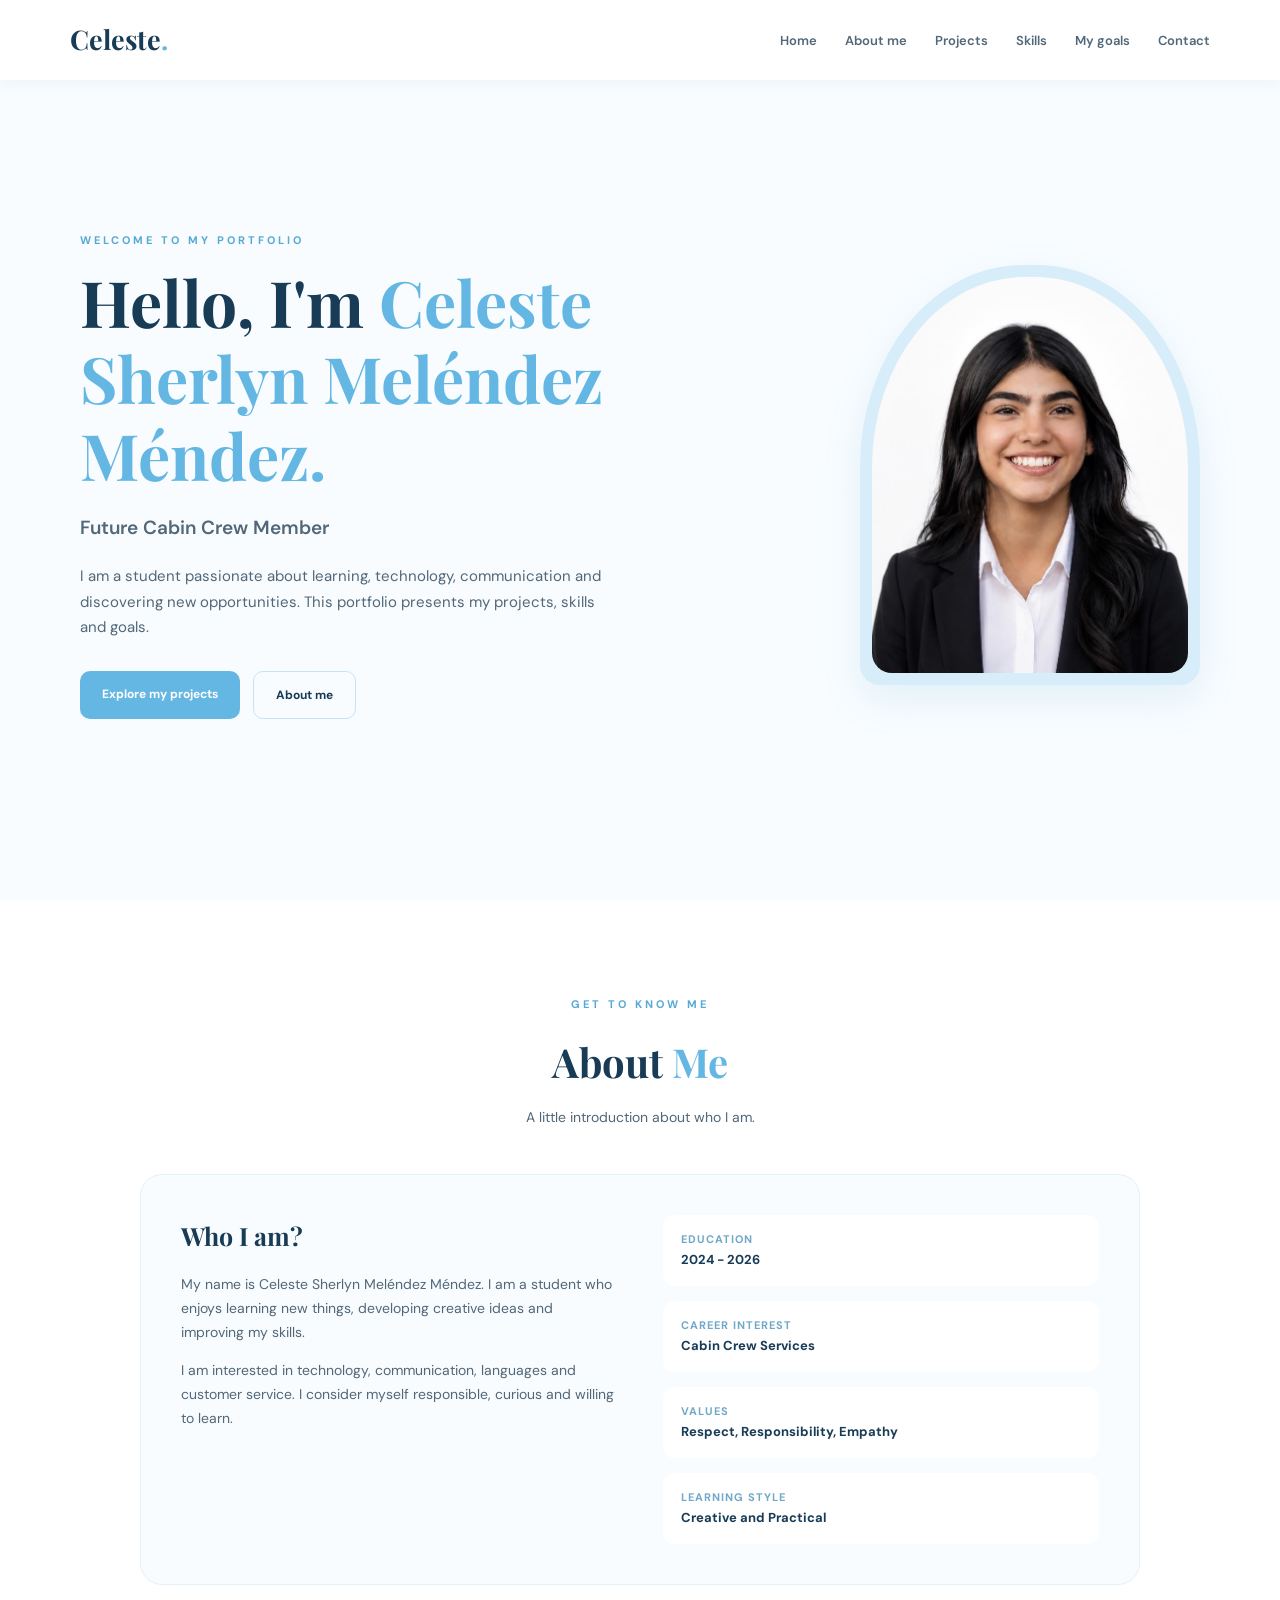
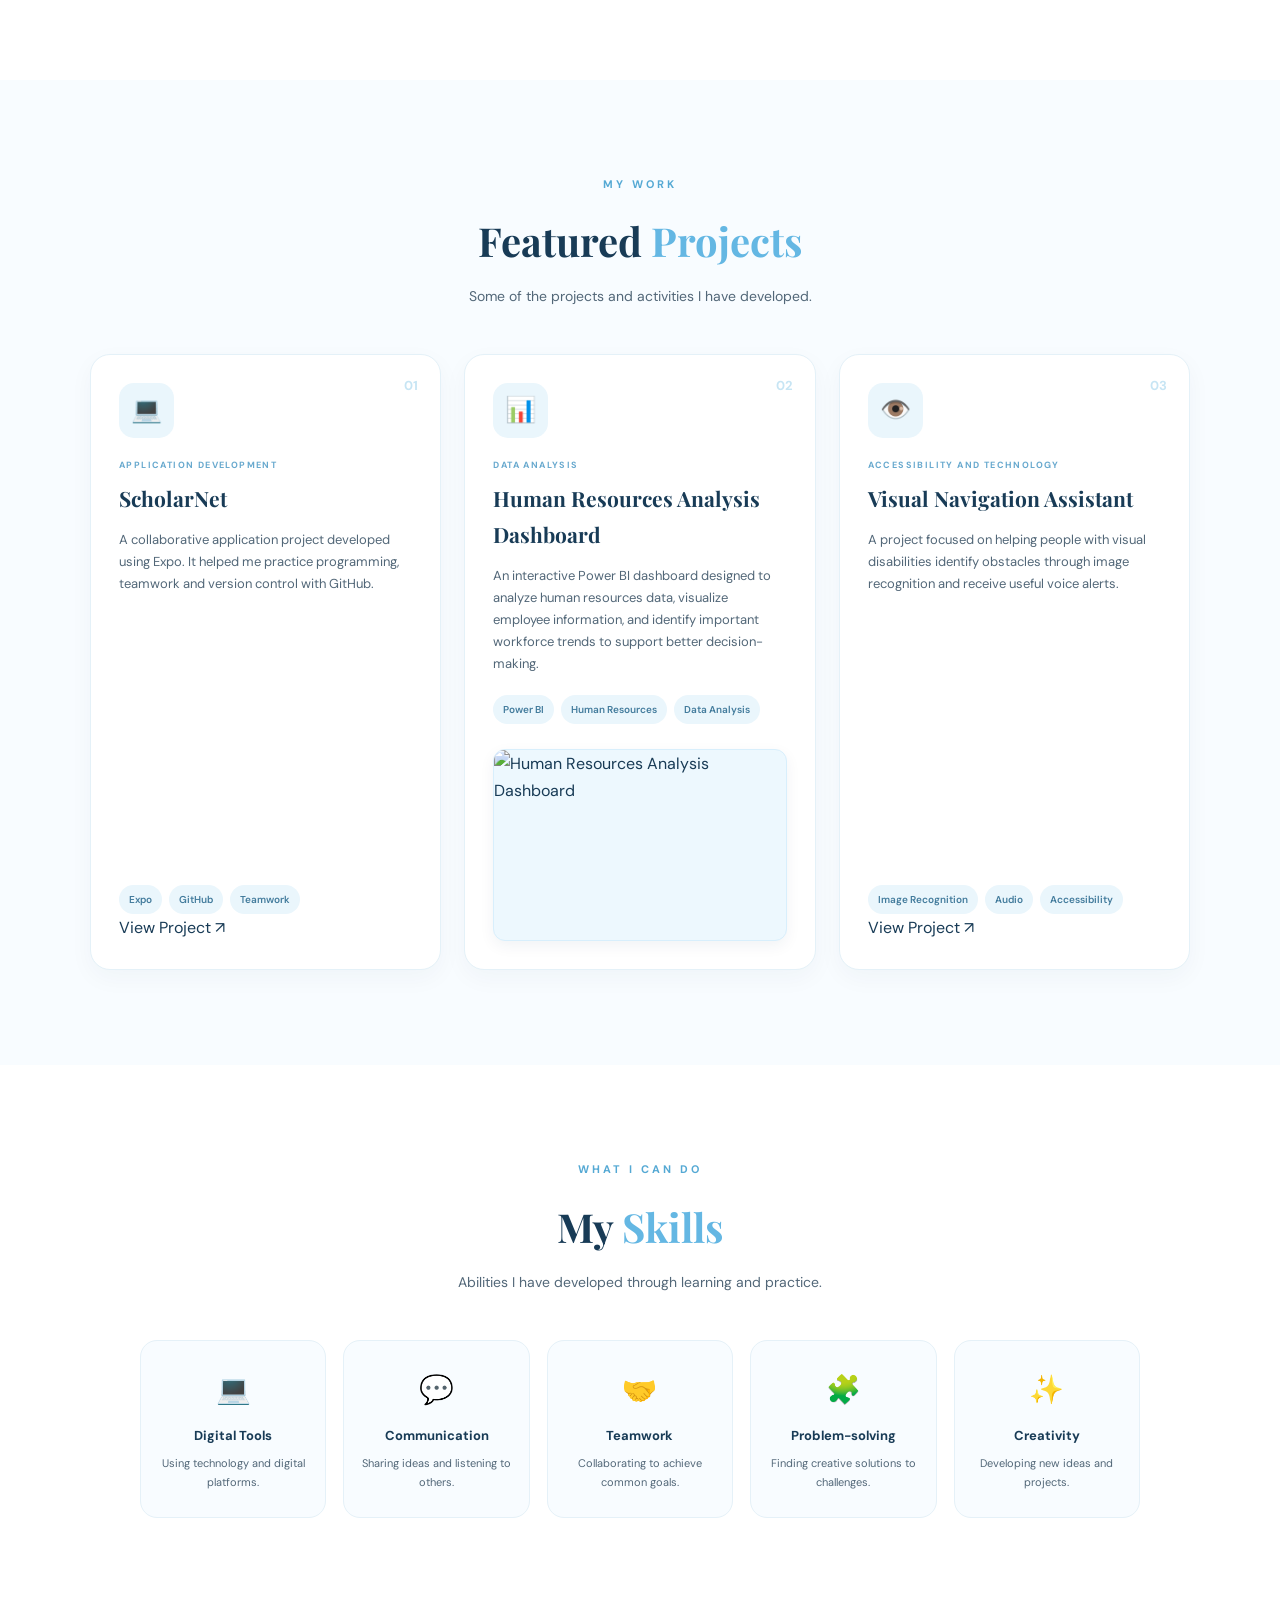
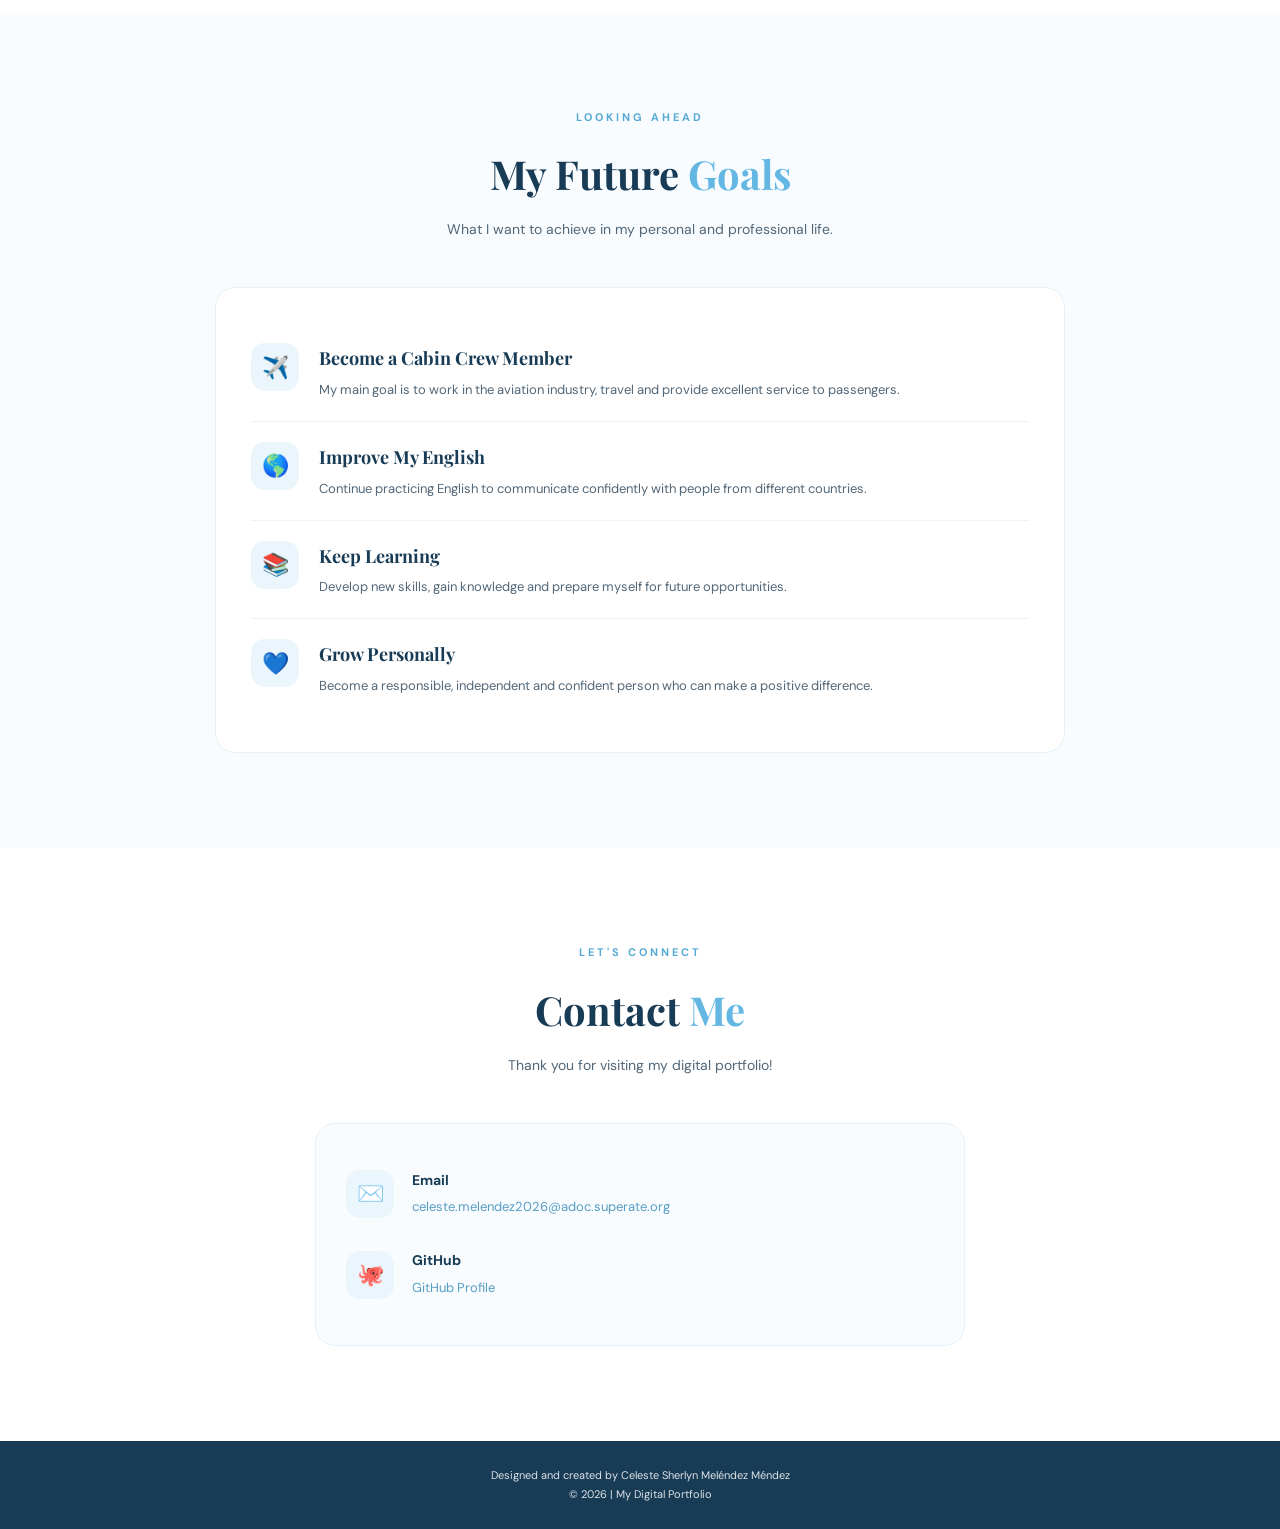
==== celeste_portafolio/index.html @ f1177364 "Add digital portfolio files" ====
<!DOCTYPE html>
<html lang="en">
<head>
    <meta charset="UTF-8">
    <meta name="viewport" content="width=device-width, initial-scale=1.0">
    <meta name="description" content="Celeste's Digital Portfolio">
    <title>Celeste | Digital Portfolio</title>

    <link rel="preconnect" href="https://fonts.googleapis.com">
    <link rel="preconnect" href="https://fonts.gstatic.com" crossorigin>
    <link href="https://fonts.googleapis.com/css2?family=DM+Sans:wght@400;500;600;700&family=Playfair+Display:wght@500;600;700&display=swap" rel="stylesheet">

    <link rel="stylesheet" href="style.css">
</head>

<body>

    <!-- NAVIGATION -->
    <header class="header">
        <nav class="navbar">
            <a href="#home" class="logo">Celeste<span>.</span></a>

            <button class="menu-toggle" id="menu-toggle" aria-label="Open menu">
                ☰
            </button>

            <ul class="nav-links" id="nav-links">
                <li><a href="#home">Home</a></li>
                <li><a href="#about">About me</a></li>
                <li><a href="#projects">Projects</a></li>
                <li><a href="#skills">Skills</a></li>
                <li><a href="#goals">My goals</a></li>
                <li><a href="#contact">Contact</a></li>
            </ul>
        </nav>
    </header>

    <main>

        <!-- HOME -->
        <section class="hero" id="home">
            <div class="hero-content">
                <p class="eyebrow">WELCOME TO MY PORTFOLIO</p>

                <h1>Hello, I'm <span>Celeste Sherlyn Meléndez Méndez.</span></h1>

                <h2>Future Cabin Crew Member</h2>

                <p class="hero-description">
                    I am a student passionate about learning, technology,
                    communication and discovering new opportunities.
                    This portfolio presents my projects, skills and goals.
                </p>

                <div class="hero-buttons">
                    <a href="#projects" class="primary-button">Explore my projects</a>
                    <a href="#about" class="secondary-button">About me</a>
                </div>
            </div>

            <div class="hero-image">
                <img src="img/celeste-profile.png"
                     alt="Celeste profile photo">
            </div>
        </section>

        <!-- ABOUT ME -->
        <section class="section about-section" id="about">
            <div class="section-heading">
                <p class="eyebrow">GET TO KNOW ME</p>
                <h2>About <span>Me</span></h2>
                <p>A little introduction about who I am.</p>
            </div>

            <div class="about-card">
                <div class="about-text">
                    <h3>Who I am?</h3>

                    <p>
                        My name is Celeste Sherlyn Meléndez Méndez.
                        I am a student who enjoys learning new things,
                        developing creative ideas and improving my skills.
                    </p>

                    <p>
                        I am interested in technology, communication,
                        languages and customer service. I consider myself
                        responsible, curious and willing to learn.
                    </p>
                </div>

                <div class="about-details">
                    <div class="detail-item">
                        <span>Education</span>
                        <strong>2024 - 2026</strong>
                    </div>

                    <div class="detail-item">
                        <span>Career Interest</span>
                        <strong>Cabin Crew Services</strong>
                    </div>

                    <div class="detail-item">
                        <span>Values</span>
                        <strong>Respect, Responsibility, Empathy</strong>
                    </div>

                    <div class="detail-item">
                        <span>Learning Style</span>
                        <strong>Creative and Practical</strong>
                    </div>
                </div>
            </div>
        </section>

        <!-- PROJECTS -->
        <section class="section projects-section" id="projects">
            <div class="section-heading">
                <p class="eyebrow">MY WORK</p>
                <h2>Featured <span>Projects</span></h2>
                <p>Some of the projects and activities I have developed.</p>
            </div>

            <div class="projects-grid">

                <!-- PROJECT 1 -->
                <article class="project-card">
                    <div class="project-number">01</div>

                    <div class="project-icon">💻</div>

                    <div class="project-body">
                        <p class="project-category">APPLICATION DEVELOPMENT</p>

                        <h3>ScholarNet</h3>

                        <p>
                            A collaborative application project developed
                            using Expo. It helped me practice programming,
                            teamwork and version control with GitHub.
                        </p>

                        <div class="project-tags">
                            <span>Expo</span>
                            <span>GitHub</span>
                            <span>Teamwork</span>
                        </div>

                        <!-- ADD YOUR SCHOLARNET LINK HERE -->
                        <a href="https://scholarnet-web.github.io/ScholarnetSV-Web/"
                           class="project-button"
                           target="_blank"
                           rel="noopener noreferrer">
                            View Project <span>↗</span>
                        </a>
                    </div>
                </article>
      
                       <!-- PROJECT 2: HUMAN RESOURCES DASHBOARD -->
<article class="project-card">
    <div class="project-number">02</div>
    <div class="project-icon">📊</div>

    <div class="project-body">
        <p class="project-category">DATA ANALYSIS</p>

        <h3>Human Resources Analysis Dashboard</h3>

        <p>
            An interactive Power BI dashboard designed to analyze
            human resources data, visualize employee information,
            and identify important workforce trends to support
            better decision-making.
        </p>

        <div class="project-tags">
            <span>Power BI</span>
            <span>Human Resources</span>
            <span>Data Analysis</span>
        </div>

        <div class="project-image">
            <a href="img/Dashboard.png" target="_blank">
                <img src="img/hr-dashboard.png"
                     alt="Human Resources Analysis Dashboard">
            </a>
        </div>
    </div>
</article>

                <!-- PROJECT 3 -->
                <article class="project-card">
                    <div class="project-number">03</div>

                    <div class="project-icon">👁️</div>

                    <div class="project-body">
                        <p class="project-category">ACCESSIBILITY AND TECHNOLOGY</p>

                        <h3>Visual Navigation Assistant</h3>

                        <p>
                            A project focused on helping people with visual
                            disabilities identify obstacles through image
                            recognition and receive useful voice alerts.
                        </p>

                        <div class="project-tags">
                            <span>Image Recognition</span>
                            <span>Audio</span>
                            <span>Accessibility</span>
                        </div>

                        <!-- ADD YOUR NAVIGATION PROJECT LINK HERE -->
                        <a href="PEGA-AQUI-EL-LINK-DE-TU-PROYECTO"
                           class="project-button"
                           target="_blank"
                           rel="noopener noreferrer">
                            View Project <span>↗</span>
                        </a>
                    </div>
                </article>

            </div>
        </section>

        <!-- SKILLS -->
        <section class="section skills-section" id="skills">
            <div class="section-heading">
                <p class="eyebrow">WHAT I CAN DO</p>
                <h2>My <span>Skills</span></h2>
                <p>Abilities I have developed through learning and practice.</p>
            </div>

            <div class="skills-grid">
                <div class="skill-card">
                    <span>💻</span>
                    <h3>Digital Tools</h3>
                    <p>Using technology and digital platforms.</p>
                </div>

                <div class="skill-card">
                    <span>💬</span>
                    <h3>Communication</h3>
                    <p>Sharing ideas and listening to others.</p>
                </div>

                <div class="skill-card">
                    <span>🤝</span>
                    <h3>Teamwork</h3>
                    <p>Collaborating to achieve common goals.</p>
                </div>

                <div class="skill-card">
                    <span>🧩</span>
                    <h3>Problem-solving</h3>
                    <p>Finding creative solutions to challenges.</p>
                </div>

                <div class="skill-card">
                    <span>✨</span>
                    <h3>Creativity</h3>
                    <p>Developing new ideas and projects.</p>
                </div>
            </div>
        </section>

        <!-- GOALS -->
        <section class="section goals-section" id="goals">
            <div class="section-heading">
                <p class="eyebrow">LOOKING AHEAD</p>
                <h2>My Future <span>Goals</span></h2>
                <p>What I want to achieve in my personal and professional life.</p>
            </div>

            <div class="goals-card">
                <div class="goal-item">
                    <span>✈️</span>
                    <div>
                        <h3>Become a Cabin Crew Member</h3>
                        <p>
                            My main goal is to work in the aviation industry,
                            travel and provide excellent service to passengers.
                        </p>
                    </div>
                </div>

                <div class="goal-item">
                    <span>🌎</span>
                    <div>
                        <h3>Improve My English</h3>
                        <p>
                            Continue practicing English to communicate
                            confidently with people from different countries.
                        </p>
                    </div>
                </div>

                <div class="goal-item">
                    <span>📚</span>
                    <div>
                        <h3>Keep Learning</h3>
                        <p>
                            Develop new skills, gain knowledge and prepare
                            myself for future opportunities.
                        </p>
                    </div>
                </div>

                <div class="goal-item">
                    <span>💙</span>
                    <div>
                        <h3>Grow Personally</h3>
                        <p>
                            Become a responsible, independent and confident
                            person who can make a positive difference.
                        </p>
                    </div>
                </div>
            </div>
        </section>

        <!-- CONTACT -->
        <section class="section contact-section" id="contact">
            <div class="section-heading">
                <p class="eyebrow">LET'S CONNECT</p>
                <h2>Contact <span>Me</span></h2>
                <p>Thank you for visiting my digital portfolio!</p>
            </div>

            <div class="contact-card">
                <div class="contact-item">
                    <span>✉️</span>
                    <div>
                        <h3>Email</h3>
                        <a href="mailto:celeste.melendez2026@adoc.superate.org">
                            celeste.melendez2026@adoc.superate.org
                        </a>
                    </div>
                </div>

                <div class="contact-item">
                    <span>🐙</span>
                    <div>
                        <h3>GitHub</h3>
                        <!-- REPLACE WITH YOUR REAL GITHUB PROFILE -->
                        <a href="https://github.com/TU-USUARIO"
                           target="_blank"
                           rel="noopener noreferrer">
                            GitHub Profile
                        </a>
                    </div>
                </div>
            </div>
        </section>

    </main>

    <!-- FOOTER -->
    <footer class="footer">
        <p>Designed and created by Celeste Sherlyn Meléndez Méndez</p>
        <p>© 2026 | My Digital Portfolio</p>
    </footer>

    <button id="back-to-top" aria-label="Back to top">↑</button>

    <script src="script.js"></script>
</body>
</html>
---- celeste_portafolio/style.css ----
/* GENERAL SETTINGS */
* {
    margin: 0;
    padding: 0;
    box-sizing: border-box;
    scroll-behavior: smooth;
}

:root {
    --navy: #183b56;
    --blue: #64b7e3;
    --light-blue: #eaf6fc;
    --pastel: #d7edf9;
    --white: #ffffff;
    --text: #526778;
    --background: #f8fcff;
}

body {
    font-family: 'DM Sans', sans-serif;
    background: var(--background);
    color: var(--navy);
    line-height: 1.7;
}

a {
    text-decoration: none;
    color: inherit;
}

section {
    scroll-margin-top: 90px;
}

/* NAVIGATION */
.header {
    width: 100%;
    position: fixed;
    top: 0;
    left: 0;
    z-index: 1000;
    background: rgba(255, 255, 255, 0.92);
    backdrop-filter: blur(12px);
    box-shadow: 0 2px 15px rgba(24, 59, 86, 0.05);
}

.navbar {
    max-width: 1200px;
    margin: auto;
    padding: 17px 30px;
    display: flex;
    justify-content: space-between;
    align-items: center;
}

.logo {
    font-family: 'Playfair Display', serif;
    font-size: 27px;
    font-weight: 700;
    color: var(--navy);
}

.logo span {
    color: var(--blue);
}

.nav-links {
    display: flex;
    align-items: center;
    gap: 28px;
    list-style: none;
}

.nav-links a {
    color: var(--text);
    font-size: 13px;
    font-weight: 600;
    transition: color .3s;
}

.nav-links a:hover {
    color: var(--blue);
}

.menu-toggle {
    display: none;
    border: none;
    background: none;
    color: var(--navy);
    font-size: 25px;
    cursor: pointer;
}

/* HERO */
.hero {
    max-width: 1200px;
    min-height: 100vh;
    margin: auto;
    padding: 130px 40px 80px;
    display: flex;
    align-items: center;
    justify-content: space-between;
    gap: 50px;
}

.hero-content {
    flex: 1;
}

.eyebrow {
    color: #55a9d4;
    font-size: 11px;
    letter-spacing: 3px;
    font-weight: 700;
    margin-bottom: 14px;
}

.hero h1 {
    font-family: 'Playfair Display', serif;
    font-size: clamp(40px, 5vw, 65px);
    line-height: 1.2;
    max-width: 750px;
}

.hero h1 span,
.section-heading h2 span {
    color: var(--blue);
}

.hero h2 {
    margin-top: 18px;
    font-size: 19px;
    font-weight: 600;
    color: var(--text);
}

.hero-description {
    max-width: 540px;
    margin: 20px 0 30px;
    color: var(--text);
    font-size: 15px;
}

.hero-buttons {
    display: flex;
    flex-wrap: wrap;
    gap: 13px;
}

.primary-button,
.secondary-button {
    padding: 13px 22px;
    border-radius: 10px;
    font-size: 12px;
    font-weight: 700;
    transition: all .3s ease;
}

.primary-button {
    background: var(--blue);
    color: white;
}

.primary-button:hover {
    background: var(--navy);
    transform: translateY(-3px);
}

.secondary-button {
    border: 1px solid #c7e4f4;
    color: var(--navy);
}

.secondary-button:hover {
    background: var(--light-blue);
    transform: translateY(-3px);
}

.hero-image {
    width: 340px;
    height: 420px;
    flex-shrink: 0;
    border-radius: 48% 48% 20px 20px;
    background: var(--pastel);
    padding: 12px;
    box-shadow: 0 15px 40px rgba(70, 155, 200, .12);
}

.hero-image img {
    width: 100%;
    height: 100%;
    object-fit: cover;
    border-radius: inherit;
}

/* GENERAL SECTIONS */
.section {
    padding: 95px 30px;
}

.section-heading {
    text-align: center;
    margin: 0 auto 45px;
}

.section-heading h2 {
    font-family: 'Playfair Display', serif;
    font-size: 40px;
    margin-bottom: 10px;
}

.section-heading p:last-child {
    color: var(--text);
    font-size: 14px;
}

/* ABOUT */
.about-section {
    background: white;
}

.about-card {
    max-width: 1000px;
    margin: auto;
    padding: 40px;
    background: var(--background);
    border: 1px solid #e4f1f8;
    border-radius: 22px;
    display: grid;
    grid-template-columns: 1fr 1fr;
    gap: 45px;
}

.about-text h3 {
    font-family: 'Playfair Display', serif;
    font-size: 25px;
    margin-bottom: 15px;
}

.about-text p {
    color: var(--text);
    font-size: 14px;
    margin-bottom: 15px;
}

.about-details {
    display: flex;
    flex-direction: column;
    gap: 15px;
}

.detail-item {
    padding: 15px 18px;
    border-radius: 12px;
    background: white;
    display: flex;
    flex-direction: column;
}

.detail-item span {
    color: #70a8c8;
    font-size: 11px;
    font-weight: 700;
    text-transform: uppercase;
    letter-spacing: 1px;
}

.detail-item strong {
    font-size: 13px;
}

/* PROJECTS */
.projects-section {
    background: var(--background);
}

.projects-grid {
    max-width: 1100px;
    margin: auto;
    display: grid;
    grid-template-columns: repeat(3, 1fr);
    gap: 23px;
}

.project-card {
    position: relative;
    padding: 28px;
    border-radius: 20px;
    background: white;
    border: 1px solid #e4f1f8;
    box-shadow: 0 8px 25px rgba(24, 59, 86, .04);
    transition: transform .3s ease, box-shadow .3s ease;
    display: flex;
    flex-direction: column;
}

.project-card:hover {
    transform: translateY(-8px);
    box-shadow: 0 15px 35px rgba(24, 59, 86, .10);
}

.project-number {
    position: absolute;
    top: 20px;
    right: 22px;
    color: #c7e5f4;
    font-size: 13px;
    font-weight: 700;
}

.project-icon {
    width: 55px;
    height: 55px;
    display: flex;
    justify-content: center;
    align-items: center;
    border-radius: 15px;
    background: var(--light-blue);
    font-size: 25px;
    margin-bottom: 20px;
}

.project-body {
    display: flex;
    flex-direction: column;
    flex: 1;
}

.project-category {
    color: #68a9ce;
    font-size: 9px;
    font-weight: 700;
    letter-spacing: 1.4px;
    margin-bottom: 8px;
}

.project-body h3 {
    font-family: 'Playfair Display', serif;
    font-size: 21px;
    margin-bottom: 12px;
}

.project-body > p:not(.project-category) {
    color: var(--text);
    font-size: 13px;
    margin-bottom: 20px;
}

.project-tags {
    display: flex;
    flex-wrap: wrap;
    gap: 7px;
    margin-top: auto;
}

.project-tags span {
    background: var(--light-blue);
    color: #427b9c;
    padding: 6px 10px;
    border-radius: 20px;
    font-size: 10px;
    font-weight: 600;
}

/* PROJECT IMAGES */
.project-image {
    margin-top: 25px;
    width: 100%;
    overflow: hidden;
    border-radius: 12px;
    border: 1px solid #d8effc;
    background: #edf8fe;
    box-shadow: 0 5px 15px rgba(24, 59, 86, .06);
}

.project-image a {
    display: block;
    width: 100%;
    cursor: pointer;
}

.project-image img {
    display: block;
    width: 100%;
    height: 190px;
    object-fit: cover;
    transition: transform .4s ease;
}

.project-image:hover img {
    transform: scale(1.05);
}

/* IMAGE CAPTION */
.project-image-caption {
    padding: 9px 12px;
    text-align: center;
    background: #edf8fe;
    color: #427b9c;
    font-size: 10px;
    font-weight: 600;
}

/* SKILLS */
.skills-section {
    background: white;
}

.skills-grid {
    max-width: 1000px;
    margin: auto;
    display: grid;
    grid-template-columns: repeat(5, 1fr);
    gap: 17px;
}

.skill-card {
    padding: 25px 15px;
    text-align: center;
    border-radius: 17px;
    background: var(--background);
    border: 1px solid #e5f1f8;
    transition: transform .3s ease;
}

.skill-card:hover {
    transform: translateY(-6px);
}

.skill-card span {
    font-size: 28px;
}

.skill-card h3 {
    font-size: 13px;
    margin: 12px 0 7px;
}

.skill-card p {
    color: var(--text);
    font-size: 11px;
}

/* GOALS */
.goals-section {
    background: var(--background);
}

.goals-card {
    max-width: 850px;
    margin: auto;
    padding: 35px;
    border-radius: 20px;
    background: white;
    border: 1px solid #e4f1f8;
}

.goal-item {
    display: flex;
    align-items: flex-start;
    gap: 20px;
    padding: 20px 0;
    border-bottom: 1px solid #edf3f7;
}

.goal-item:last-child {
    border-bottom: none;
}

.goal-item > span {
    width: 48px;
    height: 48px;
    flex-shrink: 0;
    display: flex;
    align-items: center;
    justify-content: center;
    background: var(--light-blue);
    border-radius: 14px;
    font-size: 22px;
}

.goal-item h3 {
    font-family: 'Playfair Display', serif;
    font-size: 18px;
    margin-bottom: 5px;
}

.goal-item p {
    color: var(--text);
    font-size: 13px;
}

/* CONTACT */
.contact-section {
    background: white;
}

.contact-card {
    max-width: 650px;
    margin: auto;
    padding: 30px;
    border-radius: 20px;
    background: var(--background);
    border: 1px solid #e4f1f8;
}

.contact-item {
    display: flex;
    align-items: center;
    gap: 18px;
    padding: 15px 0;
}

.contact-item > span {
    width: 48px;
    height: 48px;
    display: flex;
    justify-content: center;
    align-items: center;
    border-radius: 14px;
    background: var(--light-blue);
    font-size: 22px;
}

.contact-item h3 {
    font-size: 14px;
}

.contact-item a {
    color: #579dc4;
    font-size: 13px;
    overflow-wrap: anywhere;
}

.contact-item a:hover {
    text-decoration: underline;
}

/* FOOTER */
.footer {
    padding: 25px;
    text-align: center;
    background: var(--navy);
    color: white;
}

.footer p {
    font-size: 11px;
    opacity: .85;
}

/* BACK TO TOP */
#back-to-top {
    position: fixed;
    bottom: 25px;
    right: 25px;
    width: 43px;
    height: 43px;
    border: none;
    border-radius: 50%;
    background: var(--blue);
    color: white;
    font-size: 22px;
    cursor: pointer;
    opacity: 0;
    visibility: hidden;
    transition: all .3s;
    z-index: 900;
}

#back-to-top.show {
    opacity: 1;
    visibility: visible;
}

#back-to-top:hover {
    background: var(--navy);
    transform: translateY(-4px);
}

/* RESPONSIVE DESIGN */
@media (max-width: 900px) {
    .projects-grid {
        grid-template-columns: repeat(2, 1fr);
    }

    .skills-grid {
        grid-template-columns: repeat(3, 1fr);
    }

    .hero-image {
        width: 290px;
        height: 360px;
    }
}

@media (max-width: 650px) {
    .navbar {
        padding: 15px 20px;
    }

    .menu-toggle {
        display: block;
    }

    .nav-links {
        position: absolute;
        top: 65px;
        left: 0;
        width: 100%;
        padding: 20px;
        background: white;
        display: none;
        flex-direction: column;
        align-items: flex-start;
        gap: 18px;
        box-shadow: 0 10px 15px rgba(24, 59, 86, .08);
    }

    .nav-links.active {
        display: flex;
    }

    .hero {
        padding: 120px 25px 65px;
        flex-direction: column-reverse;
        text-align: center;
        gap: 35px;
    }

    .hero-image {
        width: 250px;
        height: 300px;
    }

    .hero-buttons {
        justify-content: center;
    }

    .hero-description {
        margin-left: auto;
        margin-right: auto;
    }

    .section {
        padding: 70px 20px;
    }

    .section-heading h2 {
        font-size: 33px;
    }

    .about-card {
        padding: 25px;
        grid-template-columns: 1fr;
        gap: 25px;
    }

    .projects-grid {
        grid-template-columns: 1fr;
    }

    .skills-grid {
        grid-template-columns: repeat(2, 1fr);
    }

    .goals-card {
        padding: 20px;
    }

    .contact-card {
        padding: 20px;
    }

    .project-image img {
        height: 210px;
    }
}

@media (max-width: 380px) {
    .skills-grid {
        grid-template-columns: 1fr;
    }

    .project-card {
        padding: 20px;
    }

    .project-image img {
        height: 170px;
    }
}
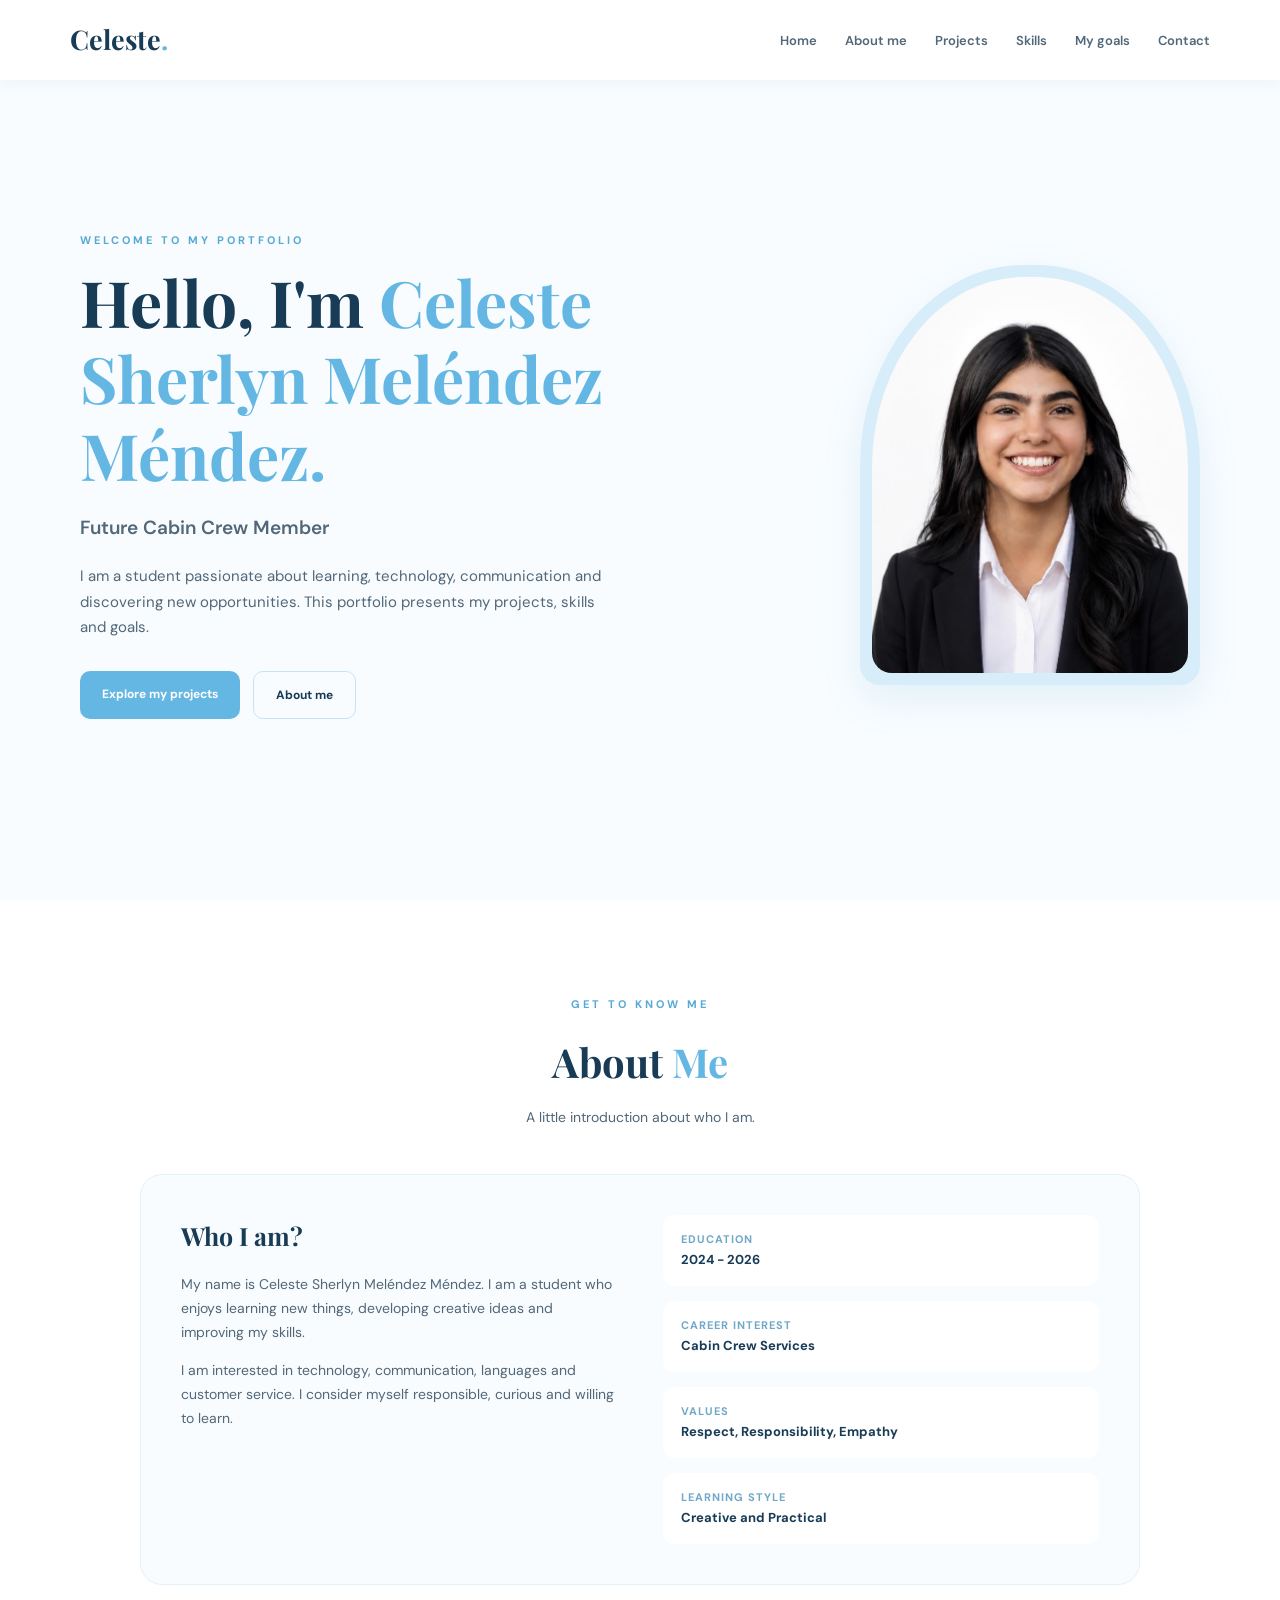
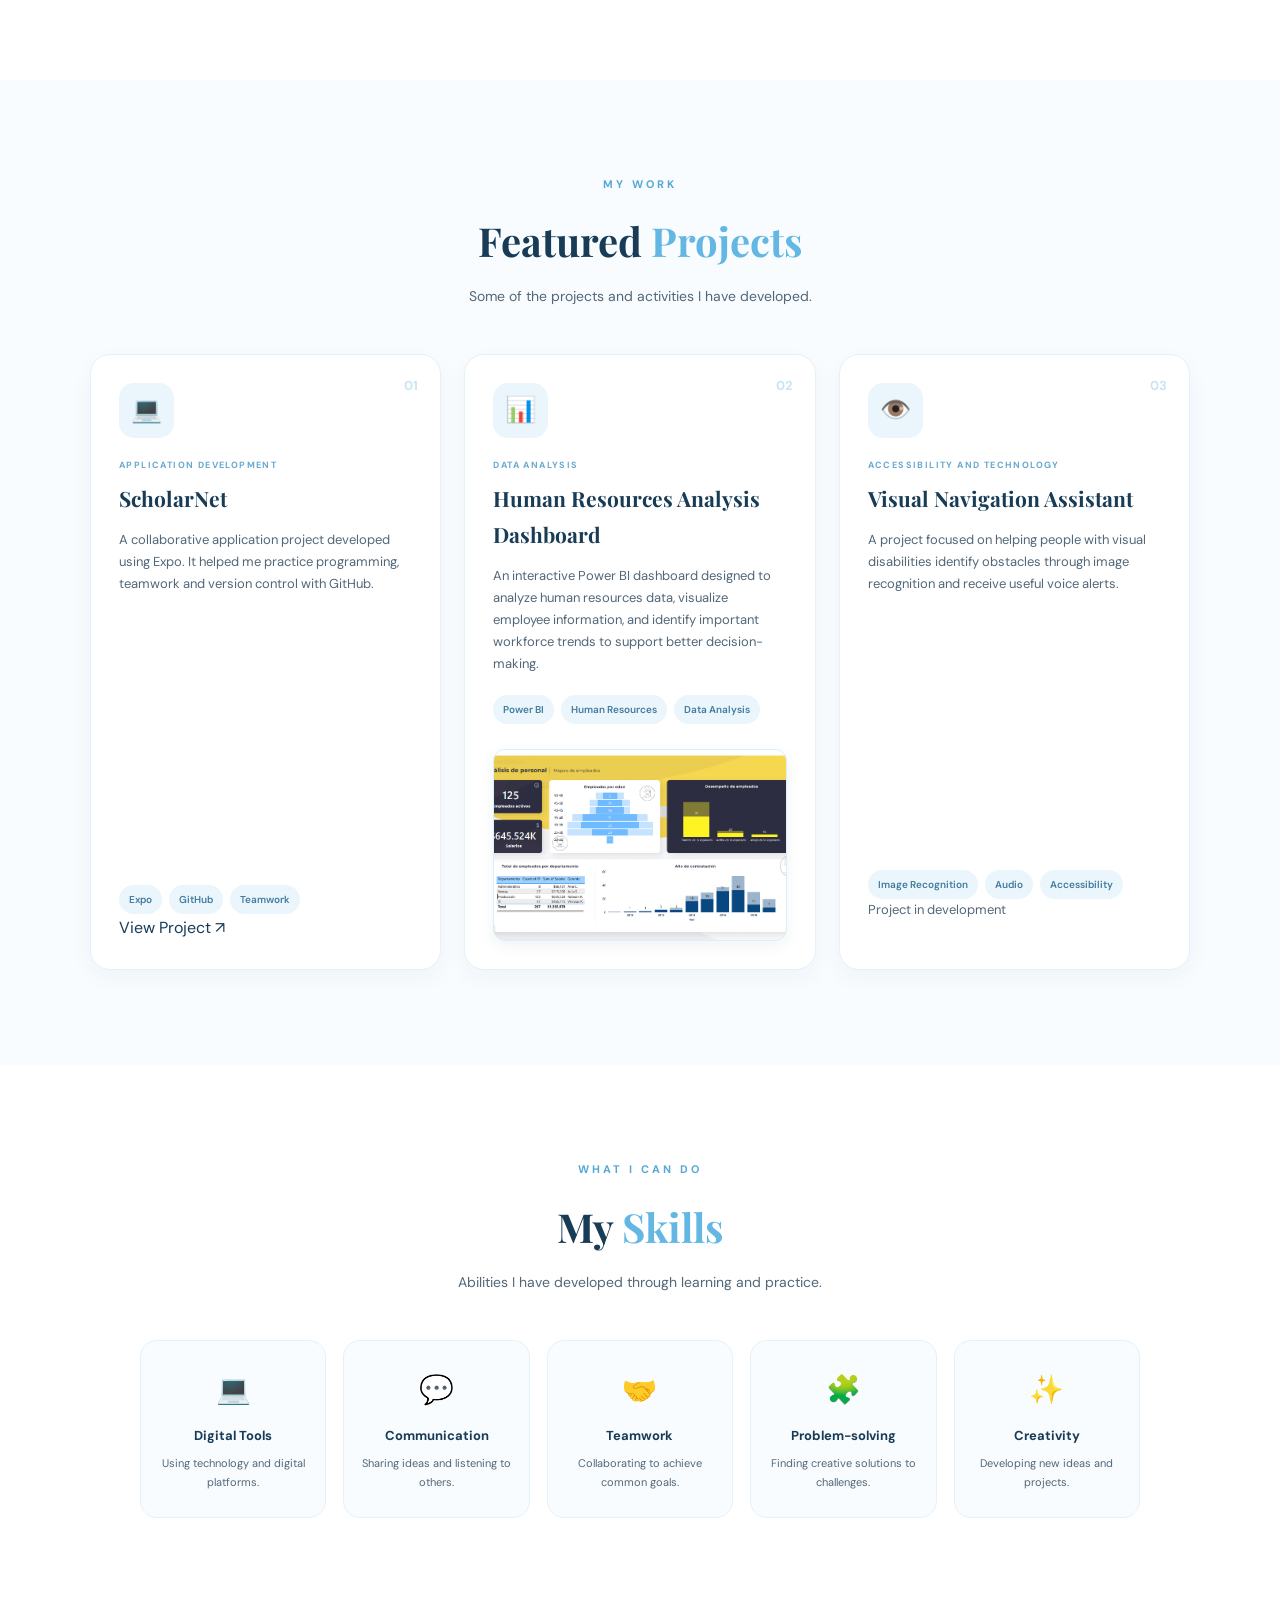
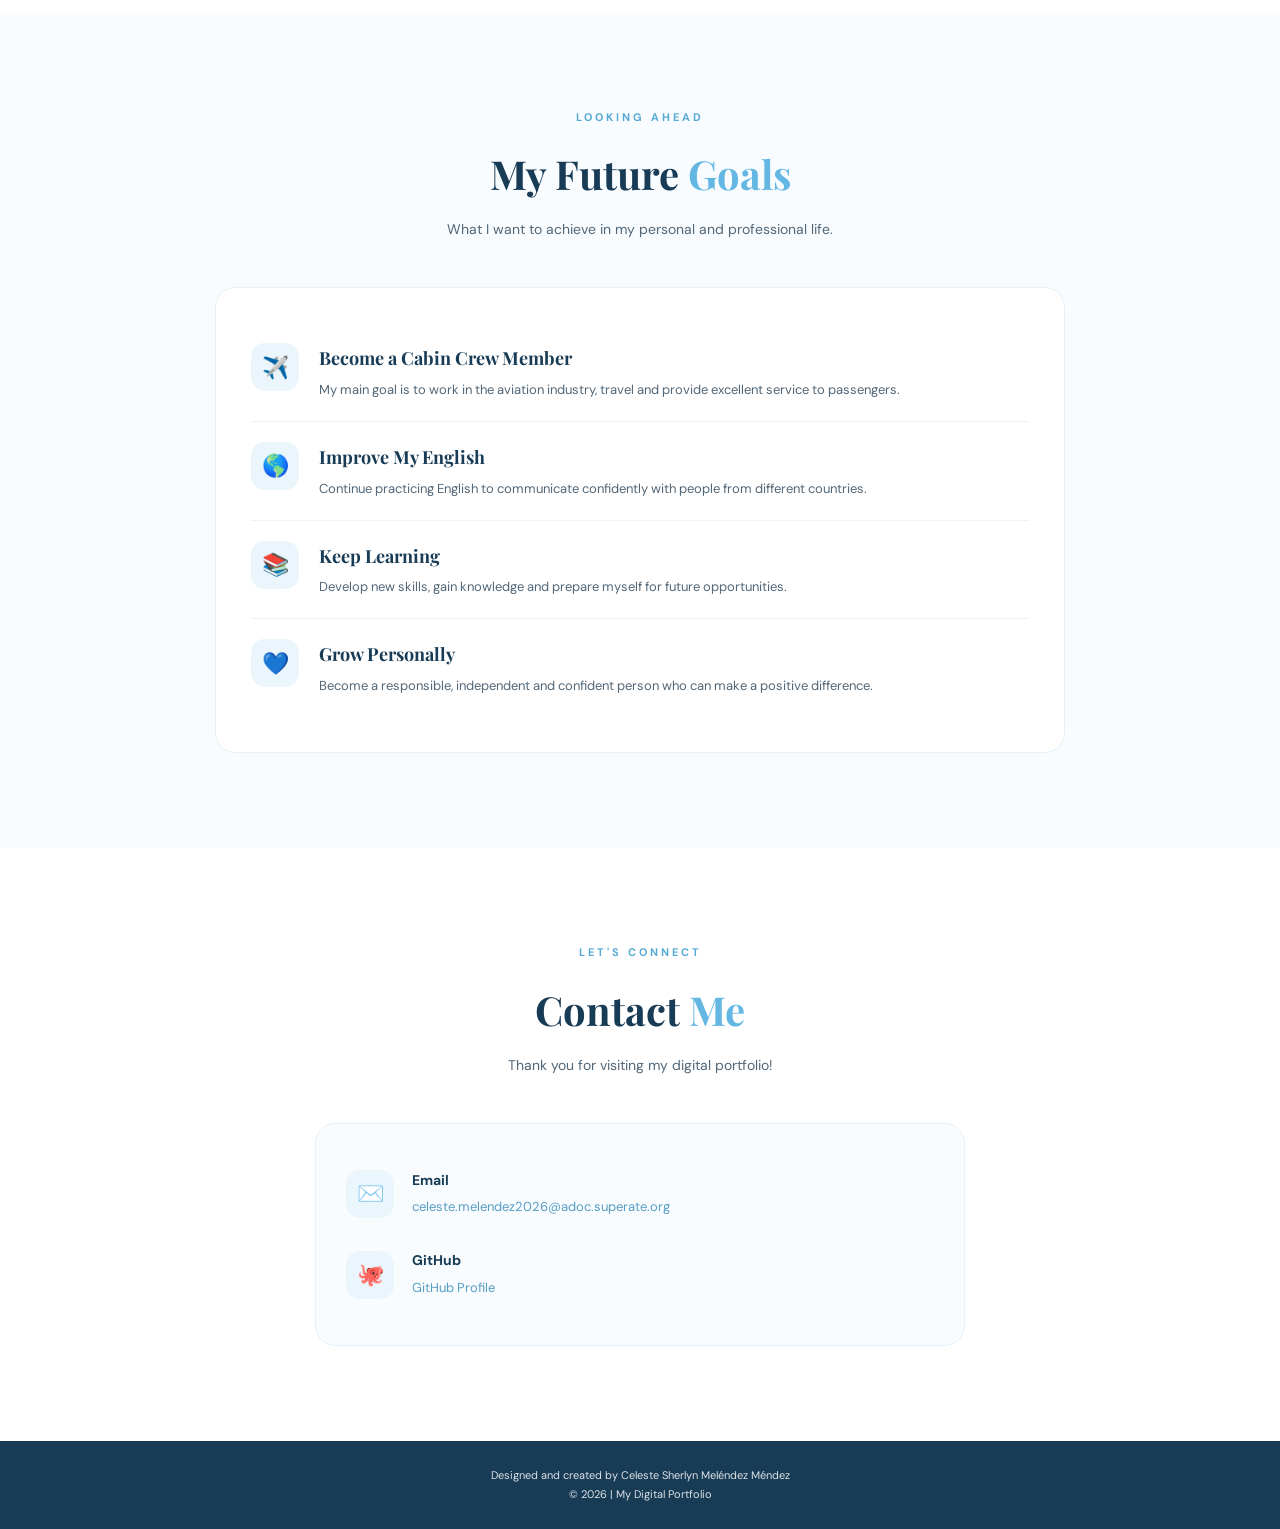
==== commit 62555f96: "Sync nested portfolio HTML" ====
--- a/celeste_portafolio/index.html
+++ b/celeste_portafolio/index.html
@@ -182,7 +182,7 @@
 
         <div class="project-image">
             <a href="img/Dashboard.png" target="_blank">
-                <img src="img/hr-dashboard.png"
+                <img src="img/Dashboard.png"
                      alt="Human Resources Analysis Dashboard">
             </a>
         </div>
@@ -212,13 +212,7 @@
                             <span>Accessibility</span>
                         </div>
 
-                        <!-- ADD YOUR NAVIGATION PROJECT LINK HERE -->
-                        <a href="PEGA-AQUI-EL-LINK-DE-TU-PROYECTO"
-                           class="project-button"
-                           target="_blank"
-                           rel="noopener noreferrer">
-                            View Project <span>↗</span>
-                        </a>
+                        <p class="project-status">Project in development</p>
                     </div>
                 </article>
 
@@ -345,7 +339,7 @@
                     <div>
                         <h3>GitHub</h3>
                         <!-- REPLACE WITH YOUR REAL GITHUB PROFILE -->
-                        <a href="https://github.com/TU-USUARIO"
+                        <a href="https://github.com/CelesteMelendez"
                            target="_blank"
                            rel="noopener noreferrer">
                             GitHub Profile
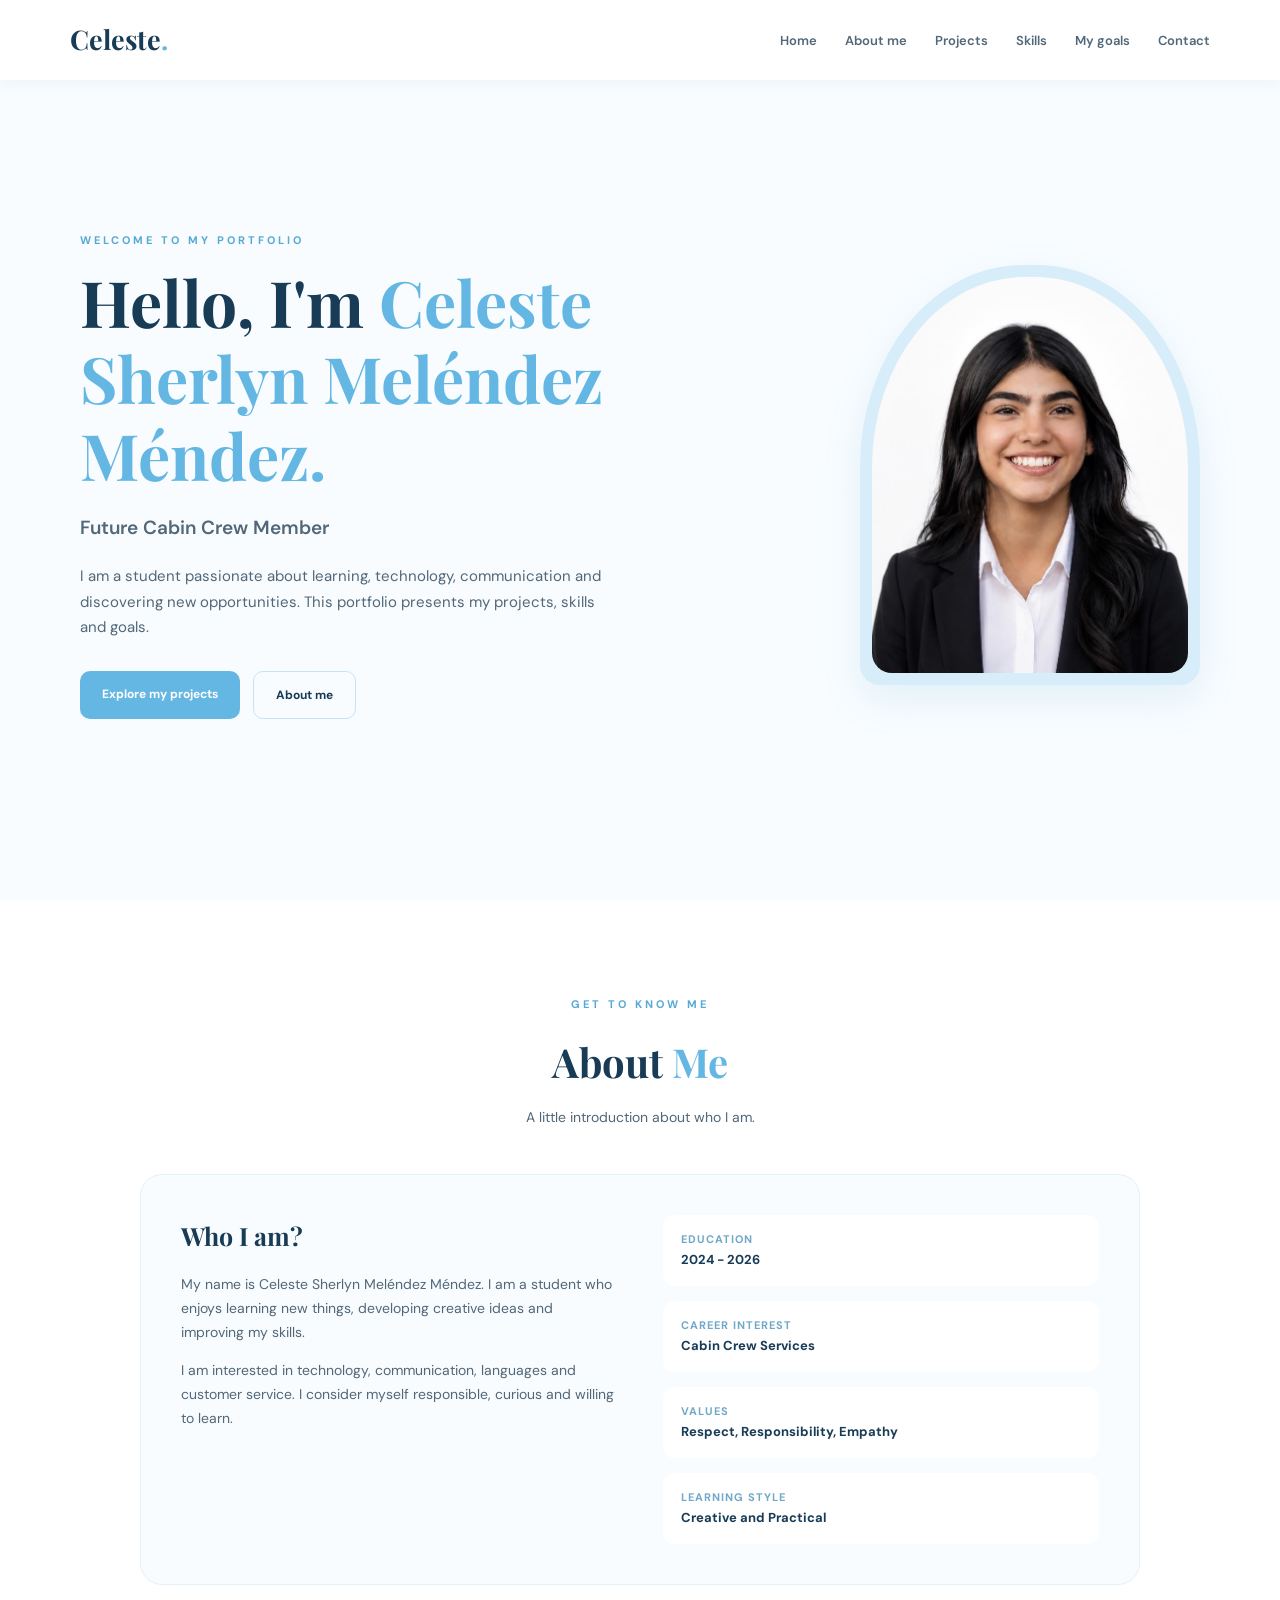
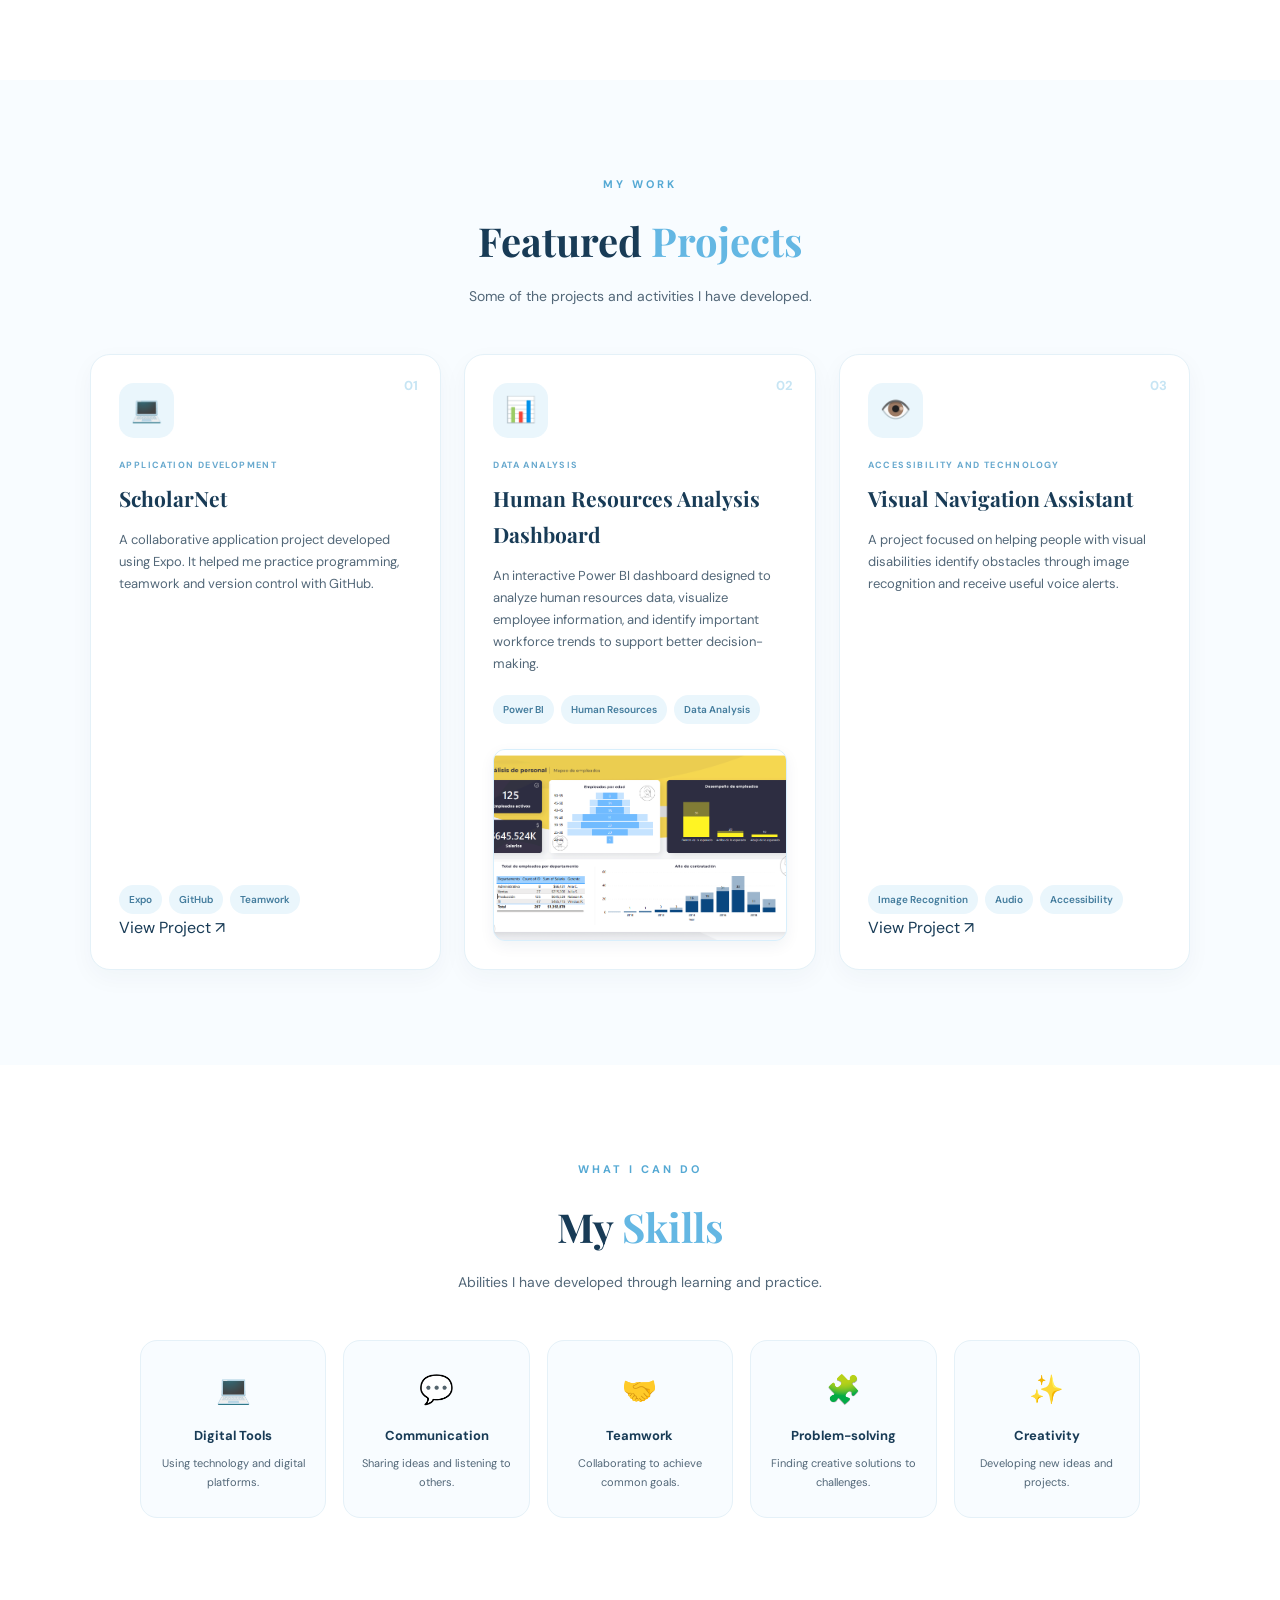
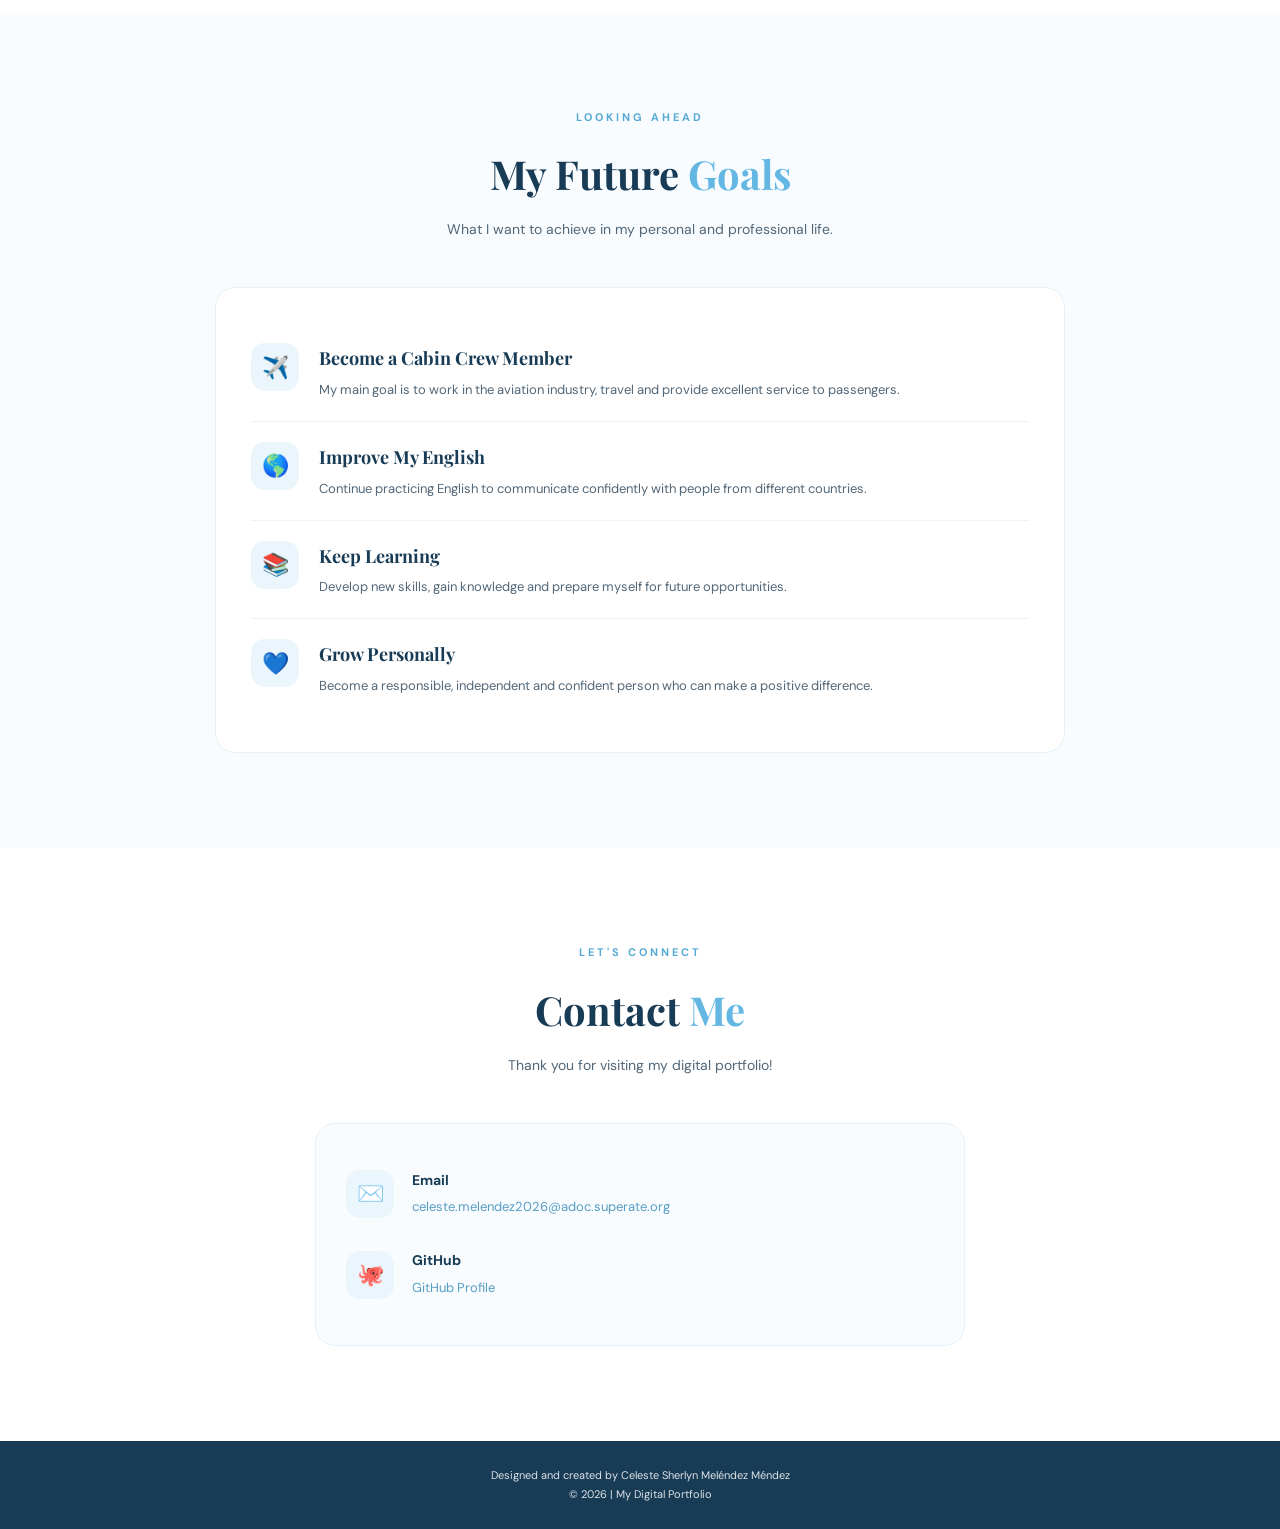
==== commit 5a63e936: "Add live Visual Navigation Assistant project link" ====
--- a/celeste_portafolio/index.html
+++ b/celeste_portafolio/index.html
@@ -212,7 +212,12 @@
                             <span>Accessibility</span>
                         </div>
 
-                        <p class="project-status">Project in development</p>
+                        <a href="https://andreasrivas.github.io/Asistente-para-personas-no-videntes/"
+                           class="project-button"
+                           target="_blank"
+                           rel="noopener noreferrer">
+                            View Project <span>↗</span>
+                        </a>
                     </div>
                 </article>
 
--- a/celeste_portafolio/style.css
+++ b/celeste_portafolio/style.css
@@ -691,3 +691,58 @@
         height: 170px;
     }
 }
+
+
+/* PROJECT STATUS */
+.project-status {
+    display: inline-block;
+    margin-top: 18px;
+    padding: 8px 12px;
+    border-radius: 20px;
+    background: var(--light-blue);
+    color: #427b9c;
+    font-size: 11px;
+    font-weight: 700;
+}
+
+
+/* CONTACT SECTION ALIGNMENT */
+.contact-section {
+    width: 100%;
+    display: block;
+}
+
+.contact-section .section-heading {
+    width: 100%;
+    max-width: 800px;
+    margin: 0 auto 45px;
+    text-align: center;
+}
+
+.contact-card {
+    width: min(100%, 650px);
+    margin: 0 auto;
+    box-sizing: border-box;
+}
+
+.contact-item {
+    width: 100%;
+    min-width: 0;
+}
+
+.contact-item > div {
+    min-width: 0;
+}
+
+/* PROJECT STATUS */
+.project-status {
+    display: inline-block;
+    align-self: flex-start;
+    margin-top: 20px;
+    padding: 8px 13px;
+    border-radius: 20px;
+    background: var(--light-blue);
+    color: #427b9c;
+    font-size: 11px;
+    font-weight: 700;
+}
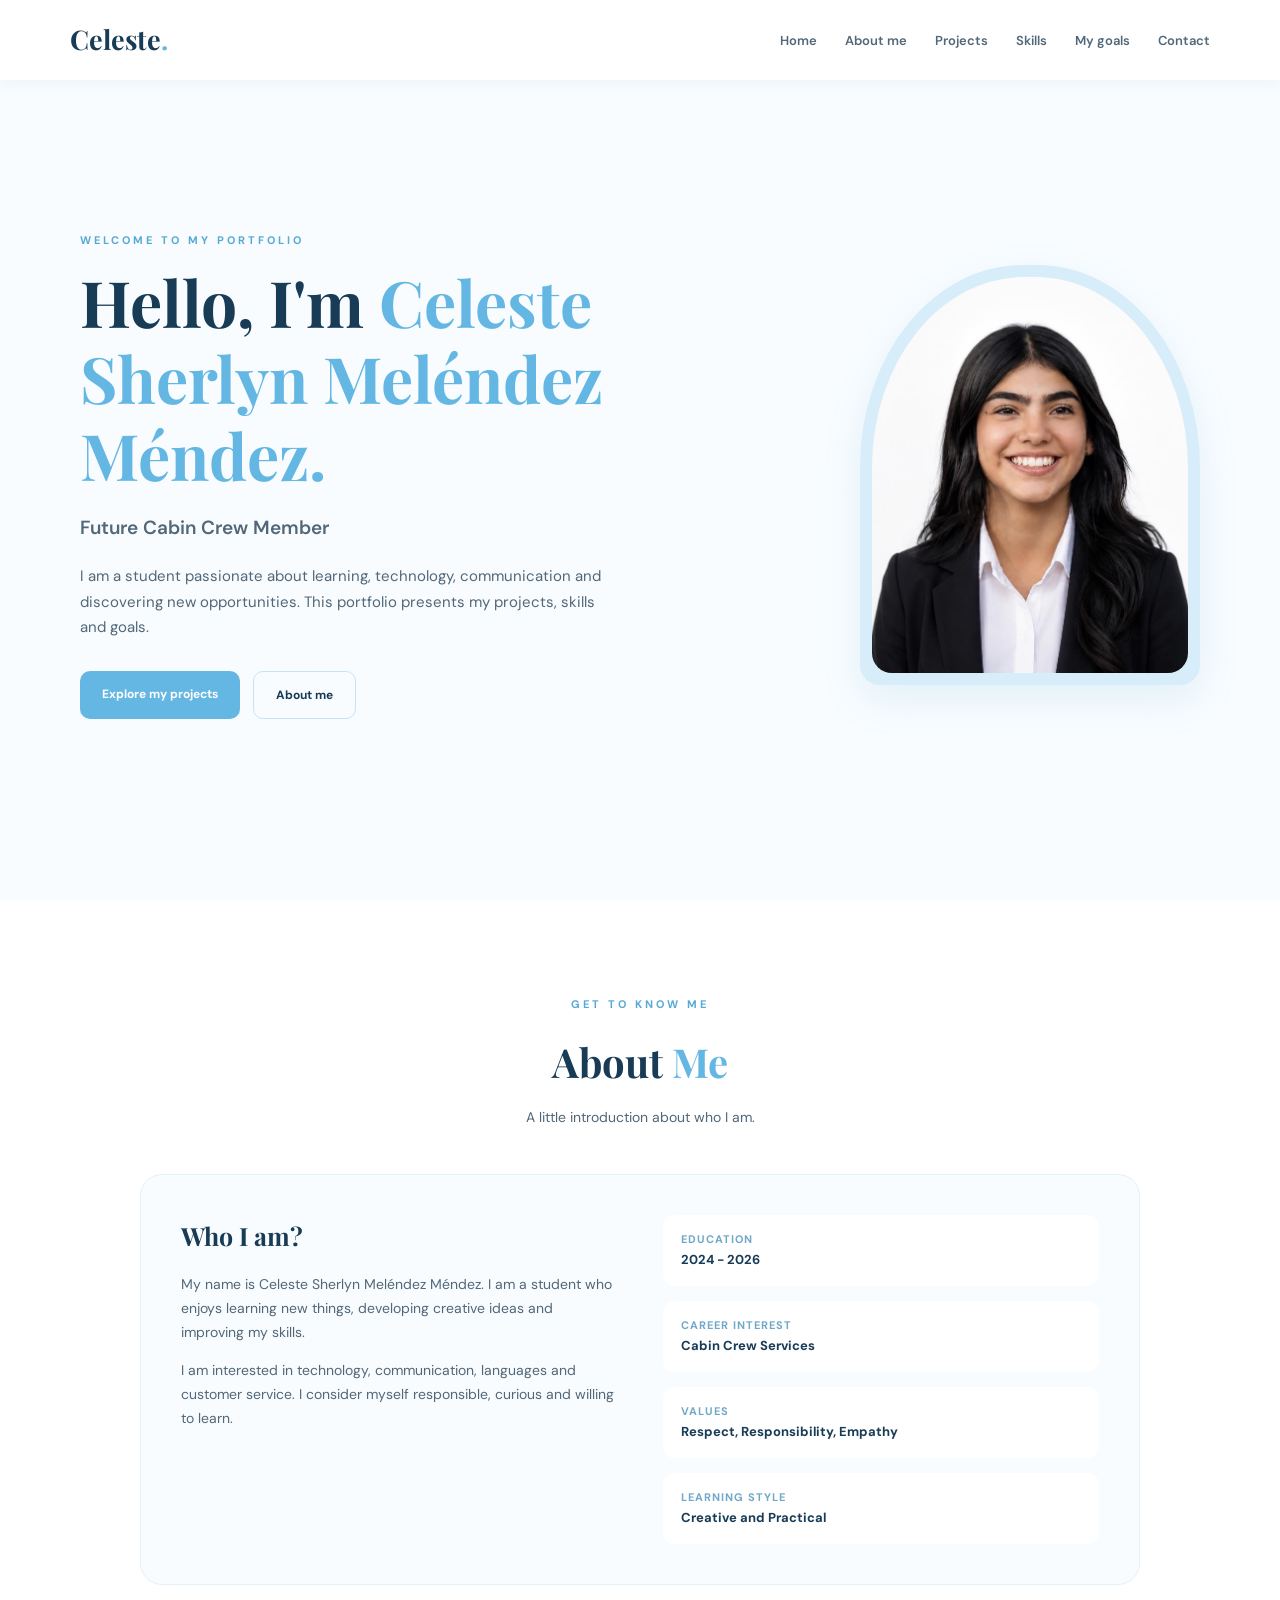
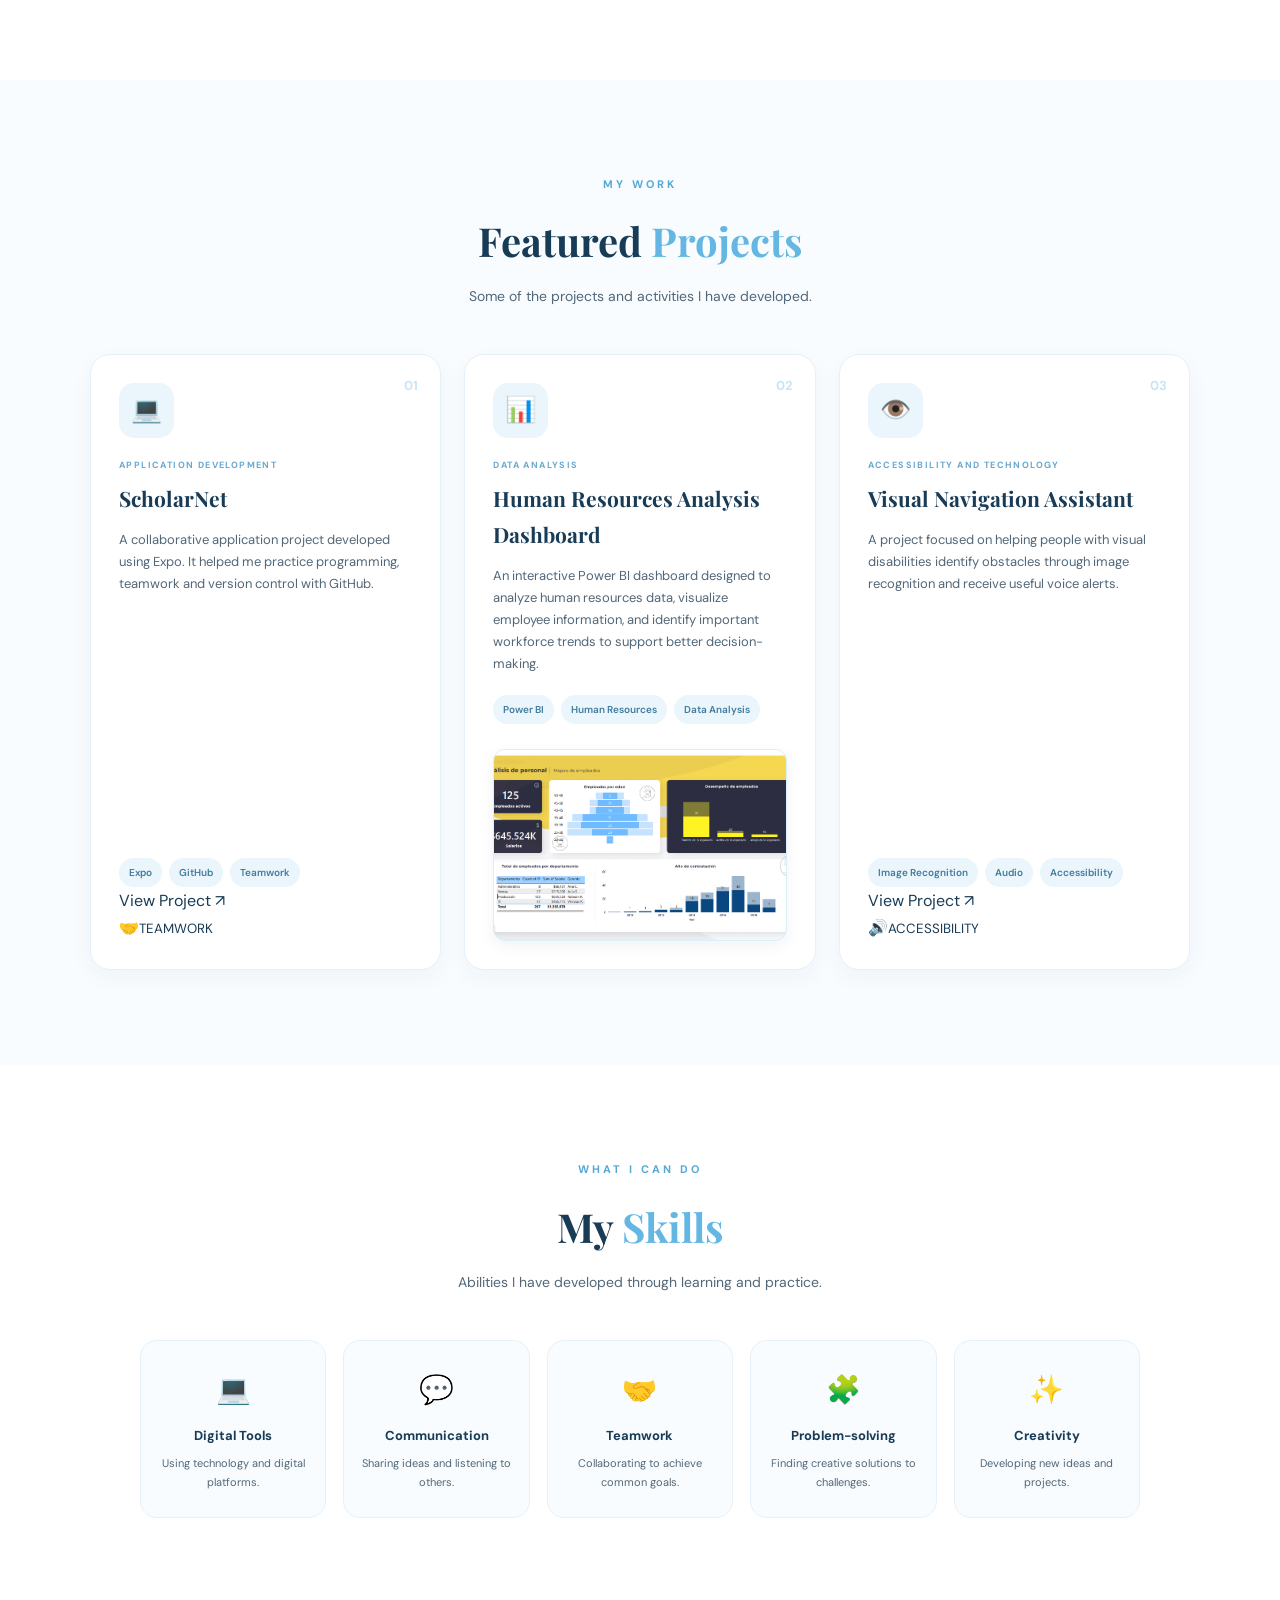
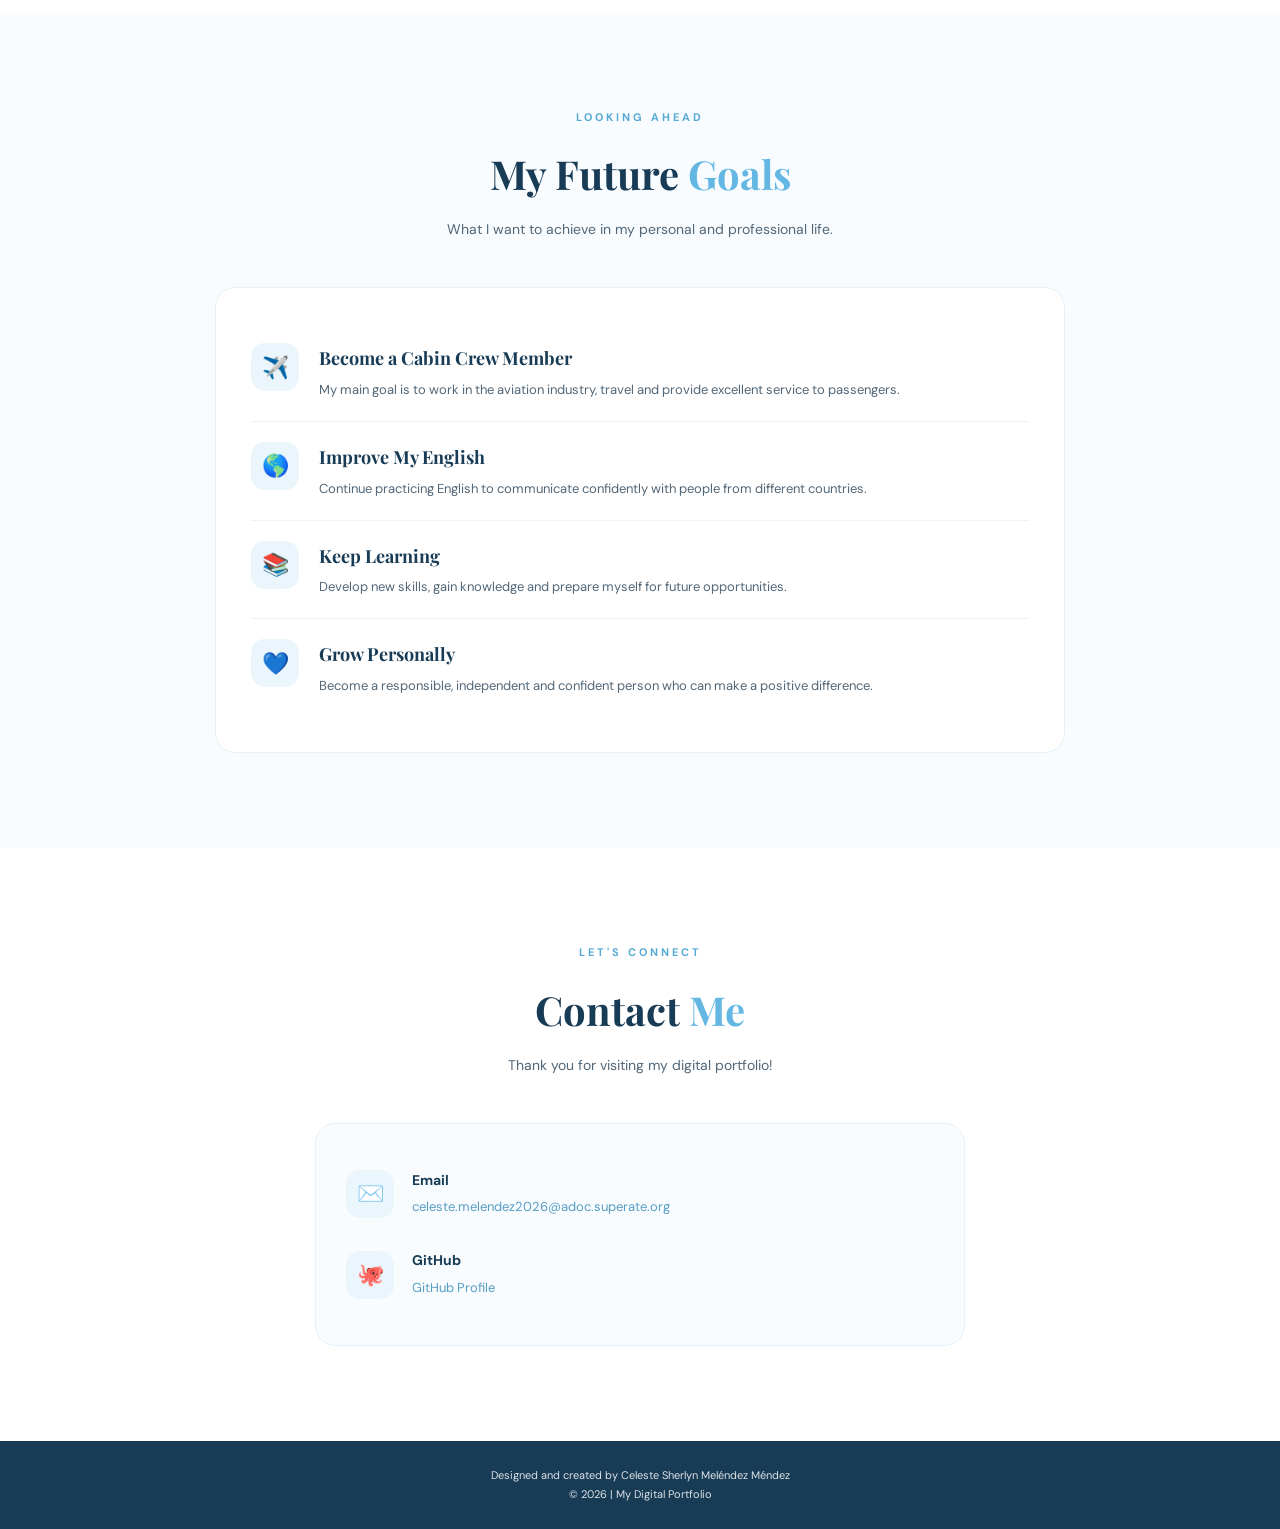
==== commit 69b7acb9: "Add decorative icon to ScholarNet project card" ====
--- a/celeste_portafolio/index.html
+++ b/celeste_portafolio/index.html
@@ -155,7 +155,9 @@
                             View Project <span>↗</span>
                         </a>
                     </div>
-                </article>
+                
+                    <div class="project-card-decoration" aria-hidden="true"><span>🤝</span><small>TEAMWORK</small></div>
+</article>
       
                        <!-- PROJECT 2: HUMAN RESOURCES DASHBOARD -->
 <article class="project-card">
@@ -219,7 +221,9 @@
                             View Project <span>↗</span>
                         </a>
                     </div>
-                </article>
+                
+                    <div class="project-card-decoration" aria-hidden="true"><span>🔊</span><small>ACCESSIBILITY</small></div>
+</article>
 
             </div>
         </section>
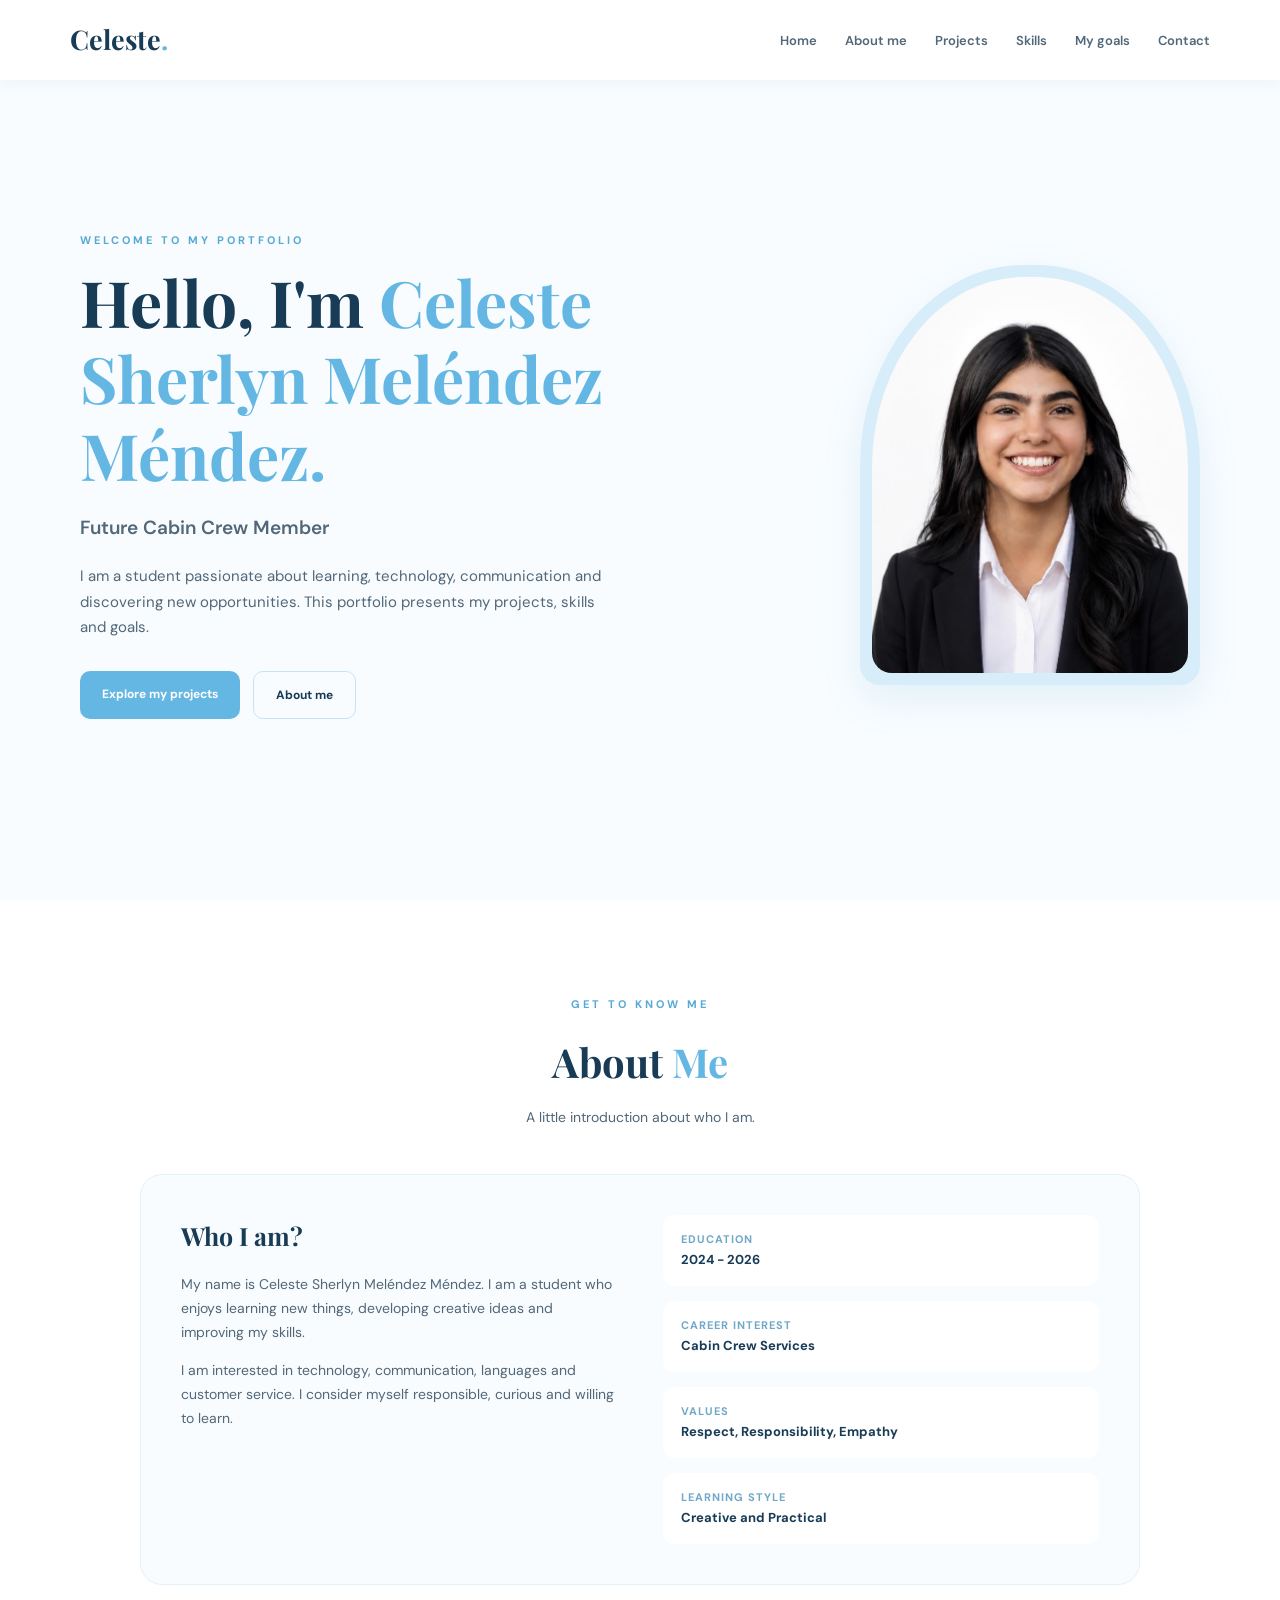
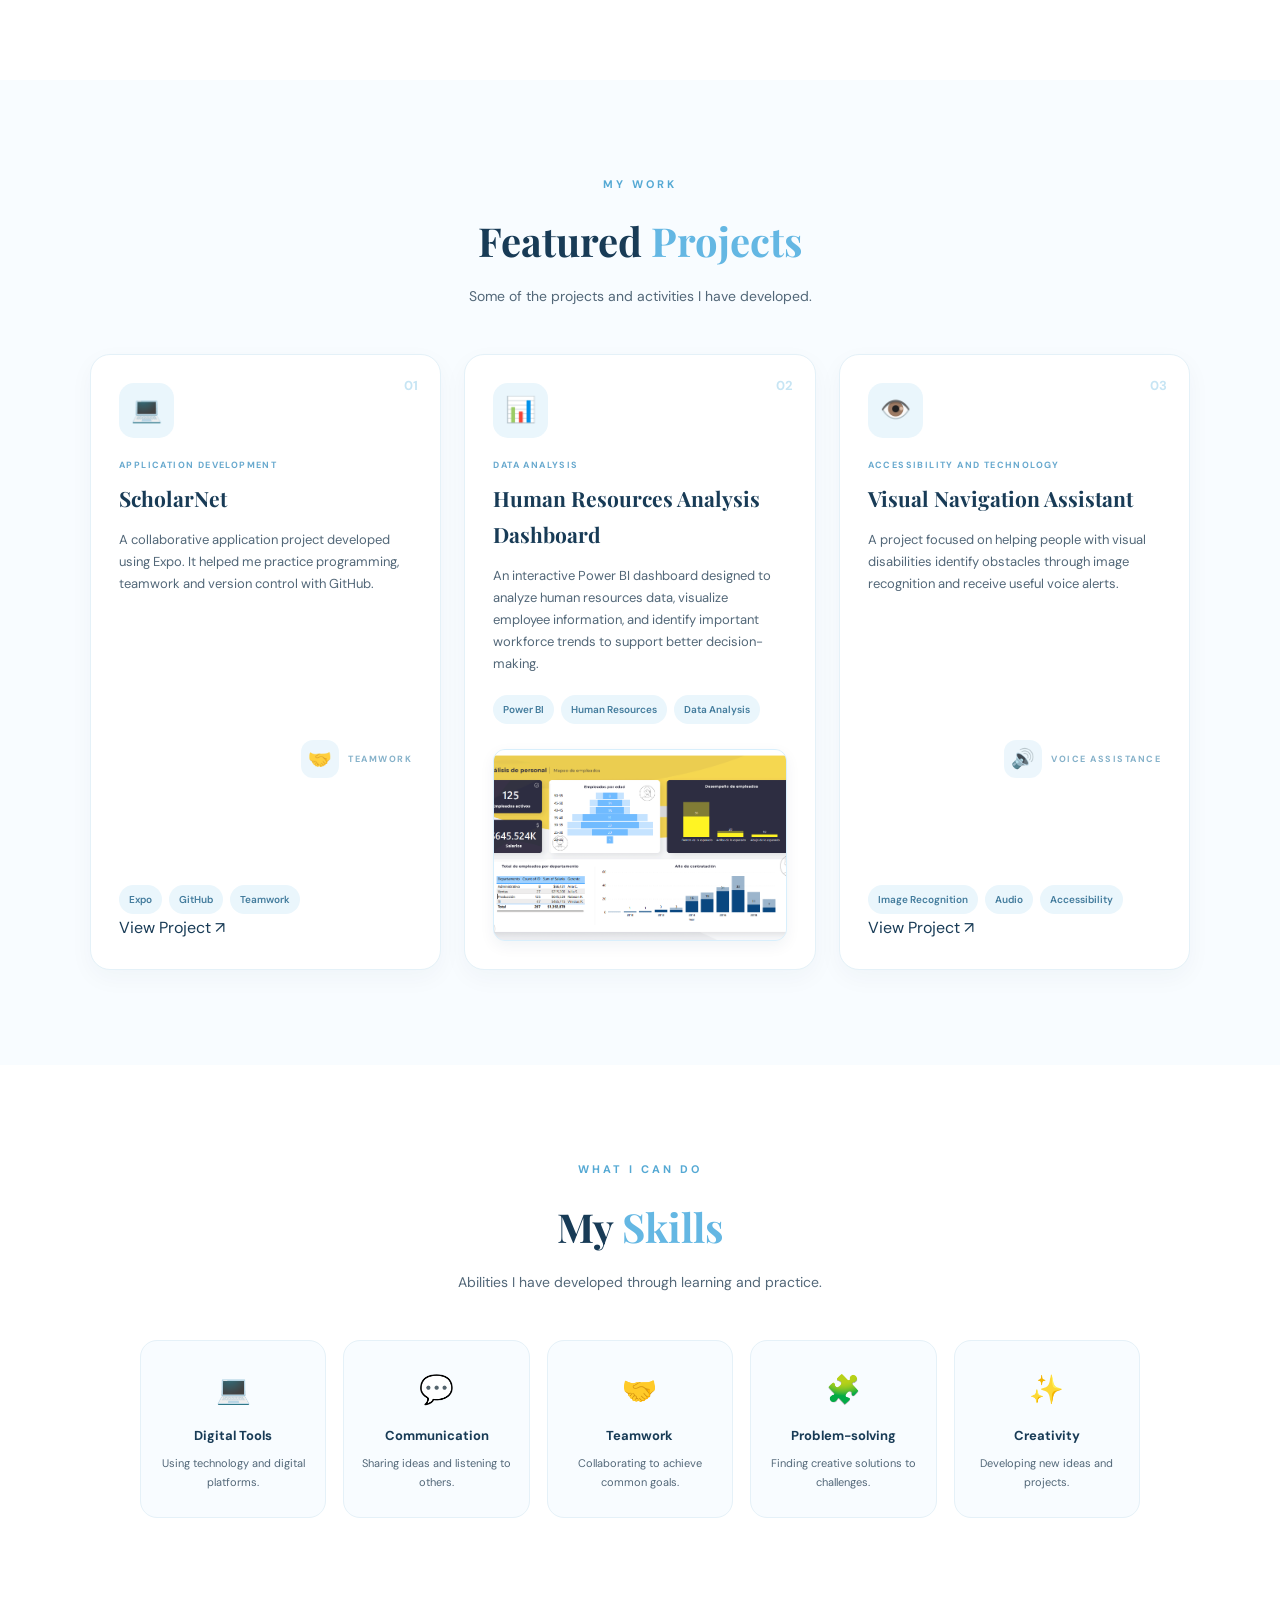
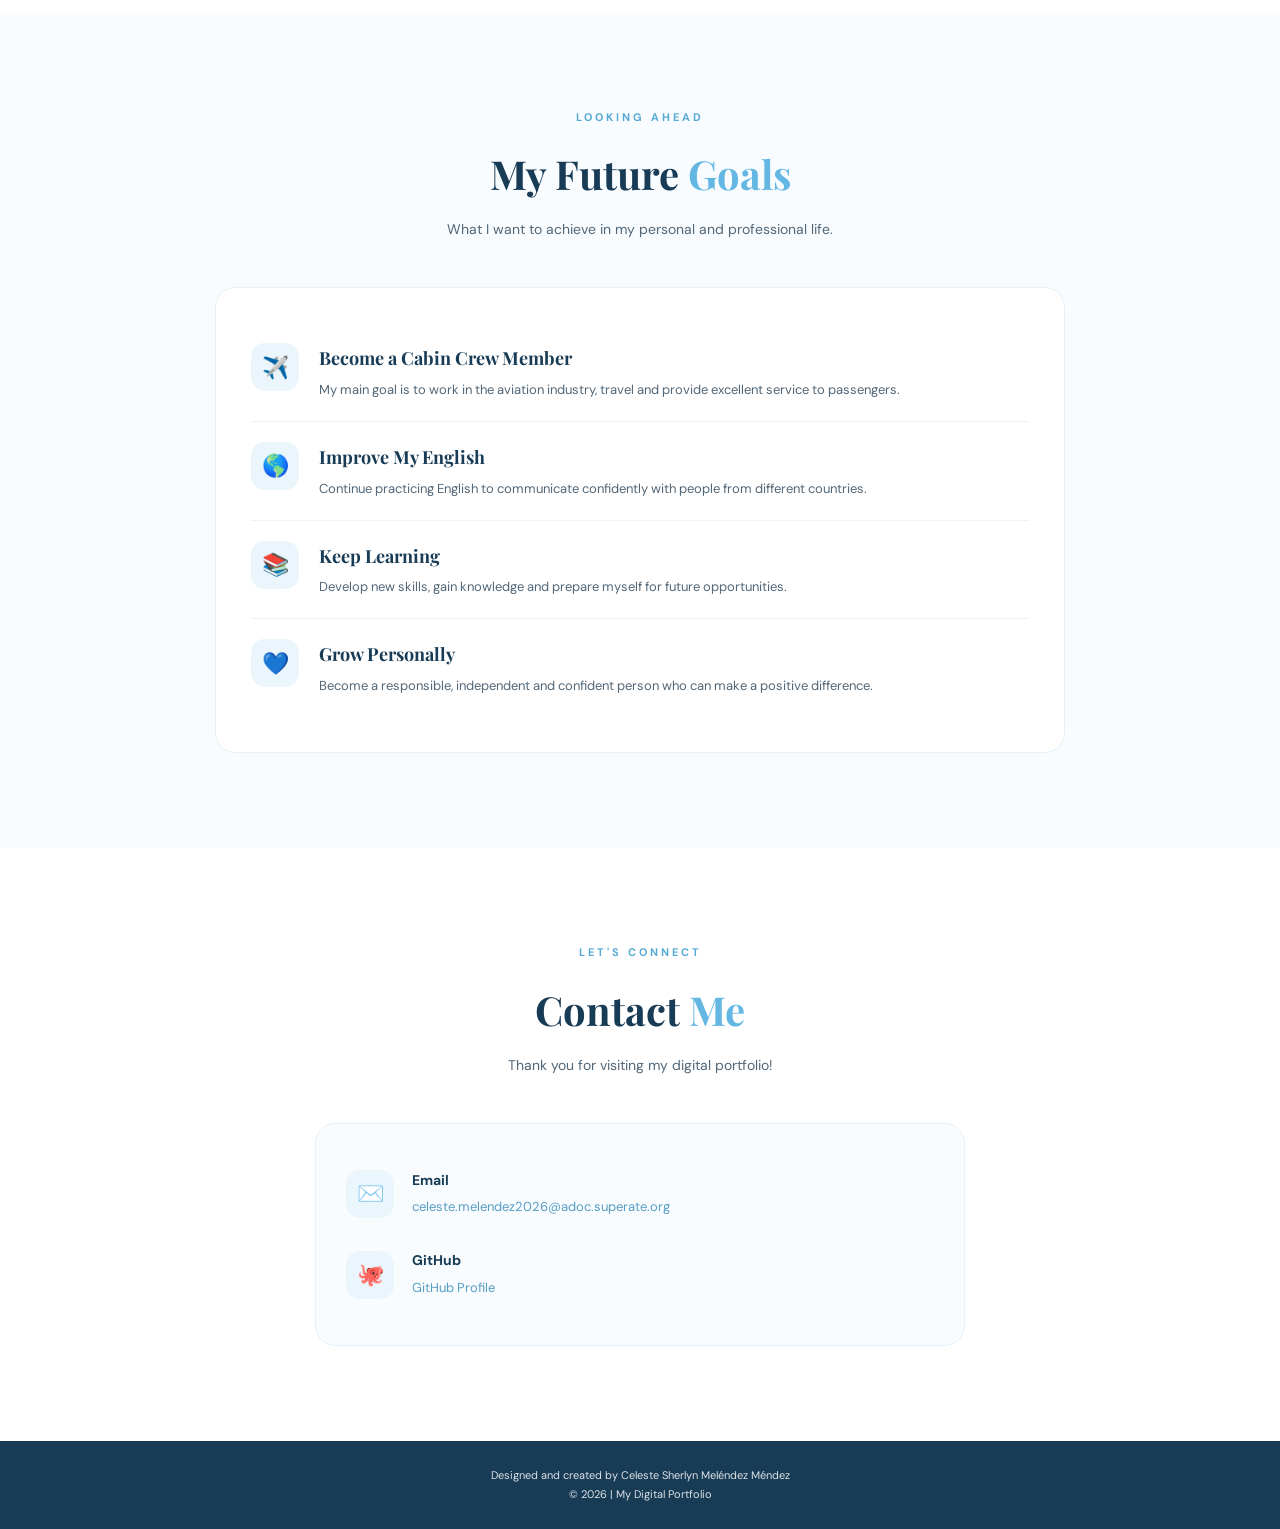
==== commit 9c45f5ce: "Move project icons into description whitespace" ====
--- a/celeste_portafolio/index.html
+++ b/celeste_portafolio/index.html
@@ -141,6 +141,8 @@
                             teamwork and version control with GitHub.
                         </p>
 
+                        <div class="project-card-decoration" aria-hidden="true"><span>🤝</span><small>TEAMWORK</small></div>
+
                         <div class="project-tags">
                             <span>Expo</span>
                             <span>GitHub</span>
@@ -156,8 +158,7 @@
                         </a>
                     </div>
                 
-                    <div class="project-card-decoration" aria-hidden="true"><span>🤝</span><small>TEAMWORK</small></div>
-</article>
+                    </article>
       
                        <!-- PROJECT 2: HUMAN RESOURCES DASHBOARD -->
 <article class="project-card">
@@ -208,6 +209,8 @@
                             recognition and receive useful voice alerts.
                         </p>
 
+                        <div class="project-card-decoration" aria-hidden="true"><span>🔊</span><small>VOICE ASSISTANCE</small></div>
+
                         <div class="project-tags">
                             <span>Image Recognition</span>
                             <span>Audio</span>
@@ -222,8 +225,7 @@
                         </a>
                     </div>
                 
-                    <div class="project-card-decoration" aria-hidden="true"><span>🔊</span><small>ACCESSIBILITY</small></div>
-</article>
+                    </article>
 
             </div>
         </section>
--- a/celeste_portafolio/style.css
+++ b/celeste_portafolio/style.css
@@ -746,3 +746,35 @@
     font-size: 11px;
     font-weight: 700;
 }
+
+
+/* DECORATIVE ICONS FOR PROJECT CARDS 1 AND 3 */
+.project-card-decoration {
+    display: flex;
+    align-items: center;
+    justify-content: center;
+    gap: 9px;
+    align-self: flex-end;
+    margin-top: auto;
+    padding-top: 18px;
+    color: #78b8d8;
+    opacity: .9;
+}
+
+.project-card-decoration span {
+    width: 38px;
+    height: 38px;
+    display: flex;
+    align-items: center;
+    justify-content: center;
+    border-radius: 12px;
+    background: var(--light-blue);
+    font-size: 19px;
+}
+
+.project-card-decoration small {
+    color: #78a9c4;
+    font-size: 9px;
+    font-weight: 700;
+    letter-spacing: 1.5px;
+}
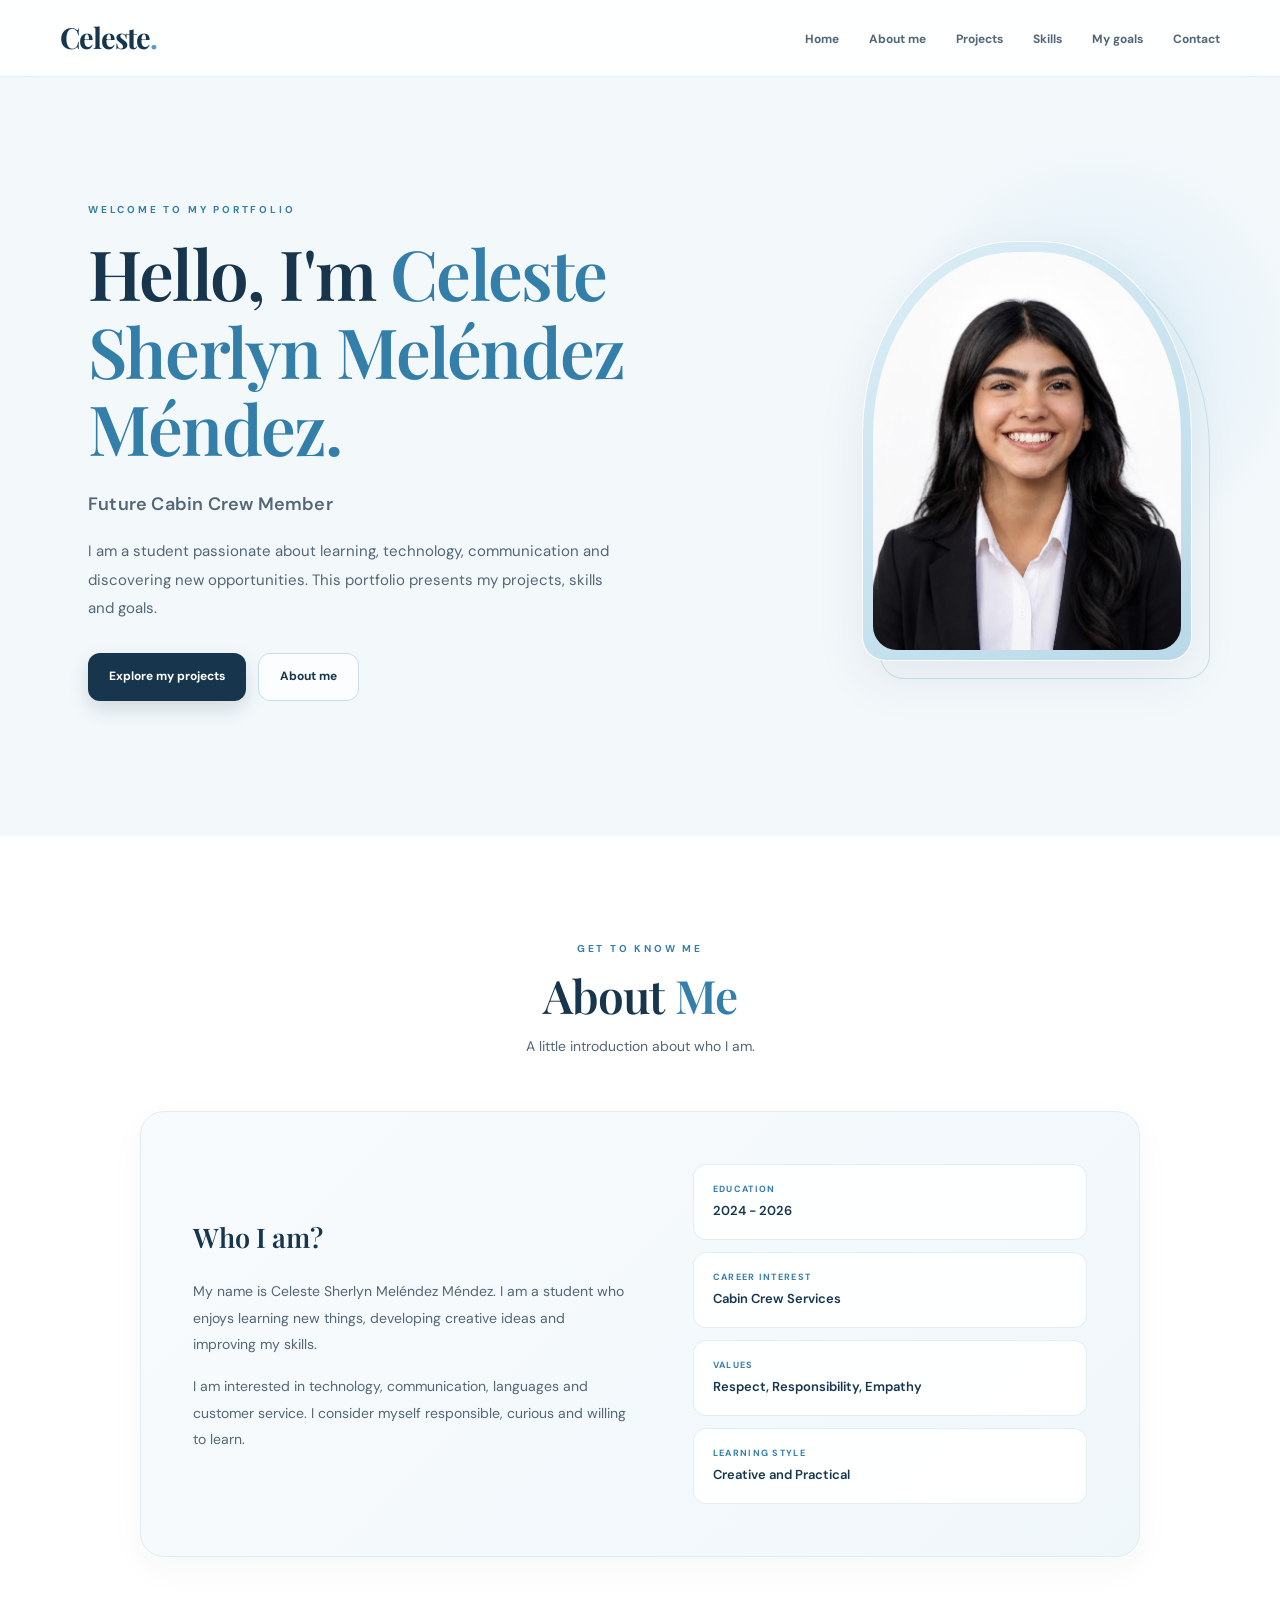
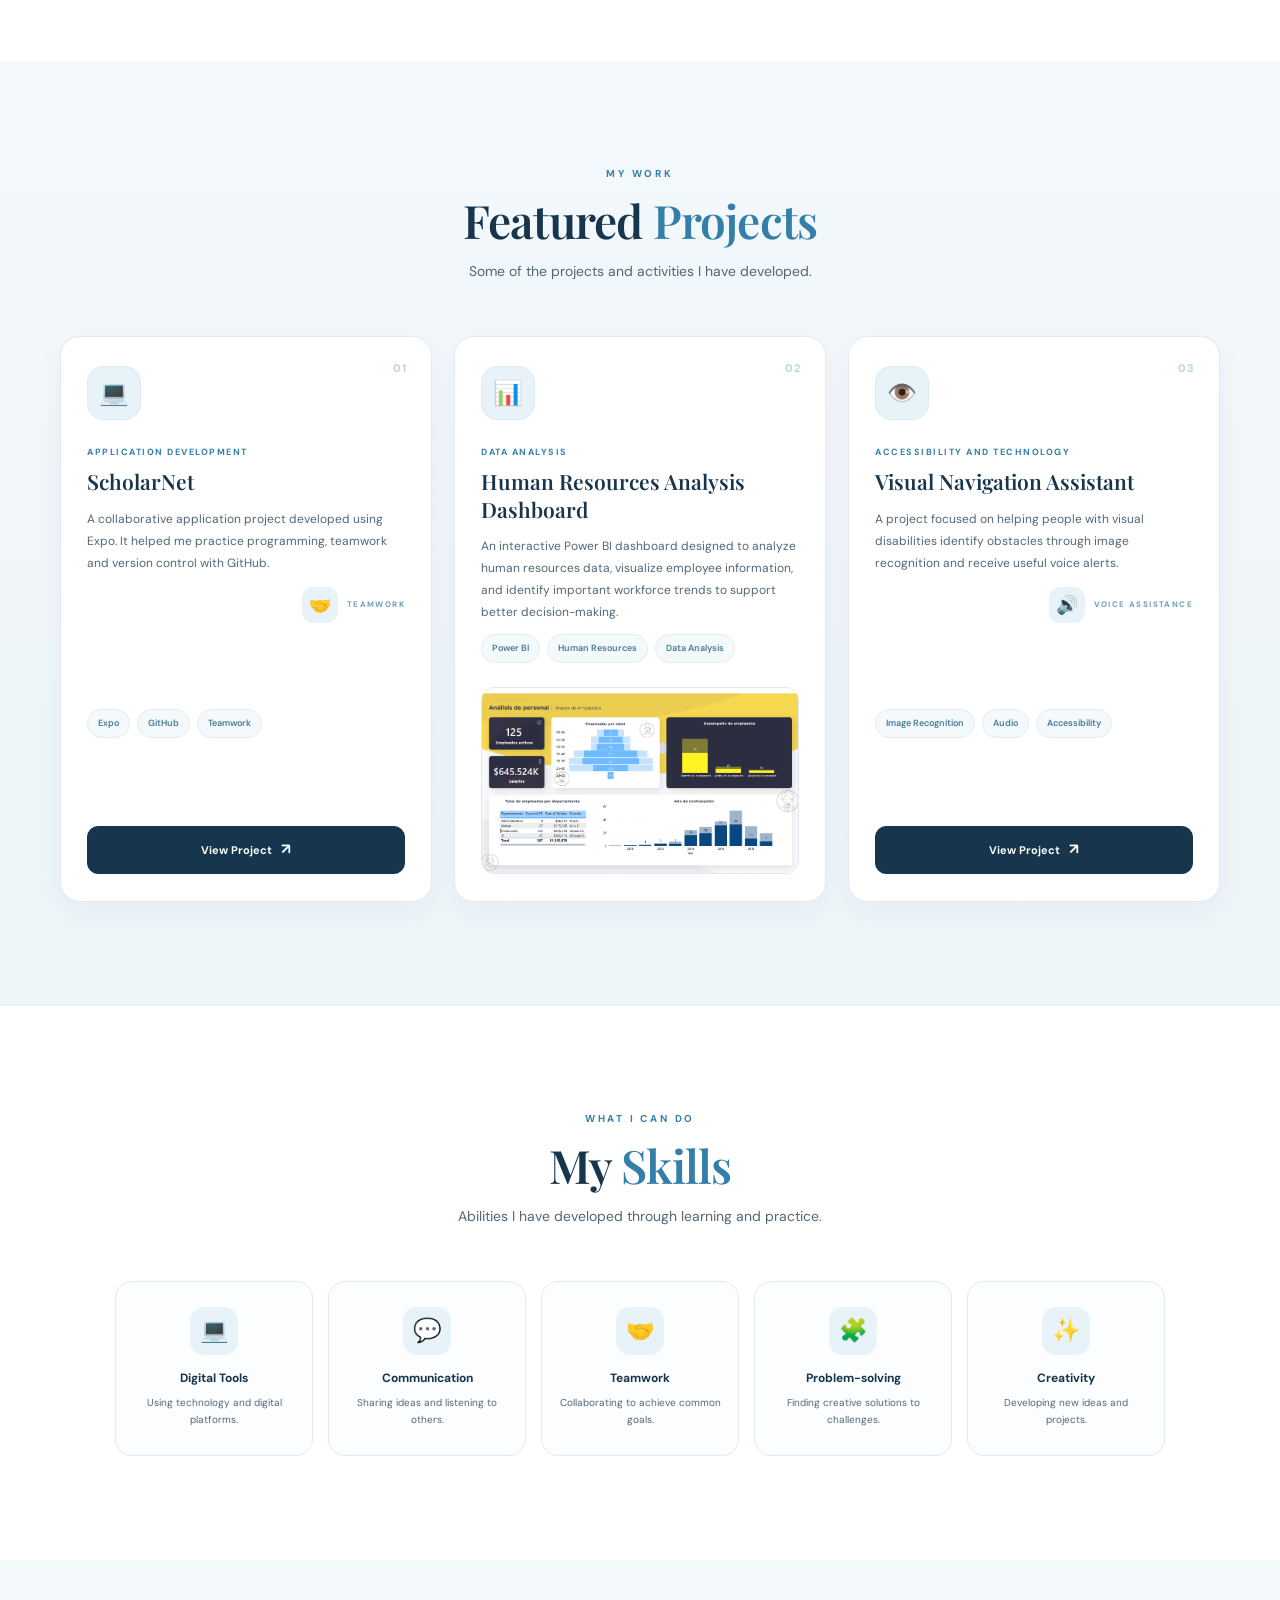
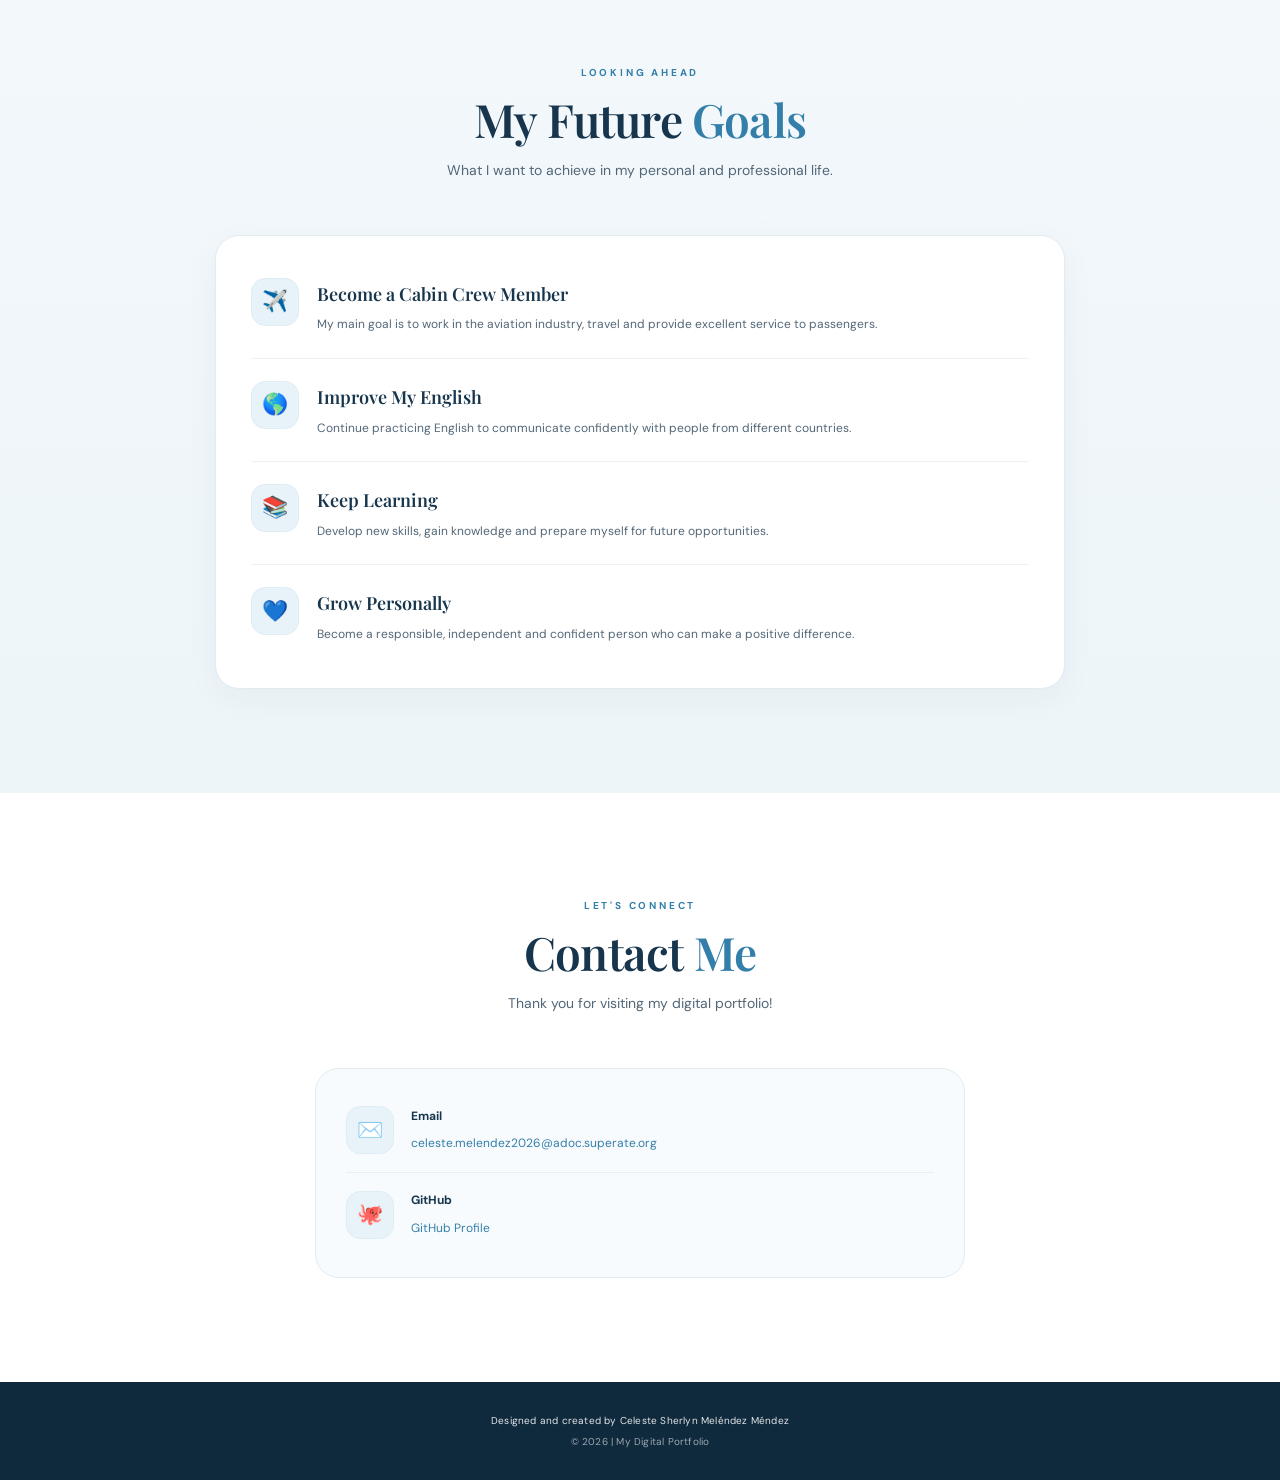
==== commit 8b2648fc: "Refresh portfolio stylesheet cache" ====
--- a/celeste_portafolio/index.html
+++ b/celeste_portafolio/index.html
@@ -11,7 +11,7 @@
     <link rel="preconnect" href="https://fonts.gstatic.com" crossorigin>
     <link href="https://fonts.googleapis.com/css2?family=DM+Sans:wght@400;500;600;700&family=Playfair+Display:wght@500;600;700&display=swap" rel="stylesheet">
 
-    <link rel="stylesheet" href="style.css">
+    <link rel="stylesheet" href="style.css?v=20261110">
 </head>
 
 <body>
--- a/celeste_portafolio/style.css
+++ b/celeste_portafolio/style.css
@@ -1,5 +1,25 @@
-
-/* GENERAL SETTINGS */
+/* =====================================================
+   CELESTE'S DIGITAL PORTFOLIO — REFINED DESIGN SYSTEM
+   ===================================================== */
+
+:root {
+    --navy: #17364d;
+    --navy-deep: #102a3d;
+    --blue: #4f9fc8;
+    --blue-dark: #347fa9;
+    --blue-soft: #e8f3f9;
+    --sky: #f3f8fb;
+    --white: #ffffff;
+    --text: #536777;
+    --muted: #8293a0;
+    --line: #e2ebf0;
+    --shadow: 0 18px 50px rgba(23, 54, 77, 0.08);
+    --shadow-hover: 0 24px 60px rgba(23, 54, 77, 0.13);
+    --radius-lg: 24px;
+    --radius-md: 16px;
+    --transition: 220ms ease;
+}
+
 * {
     margin: 0;
     padding: 0;
@@ -7,57 +27,72 @@
     scroll-behavior: smooth;
 }
 
-:root {
-    --navy: #183b56;
-    --blue: #64b7e3;
-    --light-blue: #eaf6fc;
-    --pastel: #d7edf9;
-    --white: #ffffff;
-    --text: #526778;
-    --background: #f8fcff;
+html {
+    scroll-padding-top: 90px;
 }
 
 body {
+    min-width: 320px;
     font-family: 'DM Sans', sans-serif;
-    background: var(--background);
     color: var(--navy);
+    background: var(--sky);
     line-height: 1.7;
+    -webkit-font-smoothing: antialiased;
 }
 
 a {
+    color: inherit;
     text-decoration: none;
-    color: inherit;
+}
+
+button {
+    font: inherit;
+}
+
+img {
+    max-width: 100%;
+}
+
+::selection {
+    color: var(--navy-deep);
+    background: #cce6f4;
+}
+
+:focus-visible {
+    outline: 3px solid #78bde0;
+    outline-offset: 4px;
 }
 
 section {
-    scroll-margin-top: 90px;
+    scroll-margin-top: 88px;
 }
 
 /* NAVIGATION */
 .header {
-    width: 100%;
     position: fixed;
-    top: 0;
-    left: 0;
+    inset: 0 0 auto;
     z-index: 1000;
-    background: rgba(255, 255, 255, 0.92);
-    backdrop-filter: blur(12px);
-    box-shadow: 0 2px 15px rgba(24, 59, 86, 0.05);
+    background: rgba(255, 255, 255, 0.88);
+    border-bottom: 1px solid rgba(226, 235, 240, 0.8);
+    backdrop-filter: blur(18px);
+    -webkit-backdrop-filter: blur(18px);
 }
 
 .navbar {
-    max-width: 1200px;
+    width: min(1160px, calc(100% - 56px));
+    min-height: 76px;
     margin: auto;
-    padding: 17px 30px;
-    display: flex;
+    display: flex;
+    align-items: center;
     justify-content: space-between;
-    align-items: center;
+    gap: 28px;
 }
 
 .logo {
     font-family: 'Playfair Display', serif;
-    font-size: 27px;
+    font-size: 29px;
     font-weight: 700;
+    letter-spacing: -1px;
     color: var(--navy);
 }
 
@@ -68,146 +103,222 @@
 .nav-links {
     display: flex;
     align-items: center;
-    gap: 28px;
+    gap: clamp(16px, 2.5vw, 30px);
     list-style: none;
 }
 
 .nav-links a {
+    position: relative;
+    padding: 9px 0;
     color: var(--text);
-    font-size: 13px;
-    font-weight: 600;
-    transition: color .3s;
+    font-size: 12px;
+    font-weight: 700;
+    transition: color var(--transition);
+}
+
+.nav-links a::after {
+    position: absolute;
+    right: 0;
+    bottom: 2px;
+    left: 0;
+    height: 2px;
+    content: "";
+    background: var(--blue);
+    transform: scaleX(0);
+    transform-origin: left;
+    transition: transform var(--transition);
 }
 
 .nav-links a:hover {
-    color: var(--blue);
+    color: var(--blue-dark);
+}
+
+.nav-links a:hover::after {
+    transform: scaleX(1);
 }
 
 .menu-toggle {
     display: none;
-    border: none;
-    background: none;
+    width: 44px;
+    height: 44px;
+    border: 1px solid var(--line);
+    border-radius: 12px;
+    background: white;
     color: var(--navy);
-    font-size: 25px;
+    font-size: 23px;
     cursor: pointer;
 }
 
 /* HERO */
 .hero {
-    max-width: 1200px;
-    min-height: 100vh;
-    margin: auto;
-    padding: 130px 40px 80px;
+    position: relative;
+    isolation: isolate;
+    width: min(1160px, calc(100% - 56px));
+    min-height: 760px;
+    margin: 76px auto 0;
+    padding: 100px 28px 110px;
     display: flex;
     align-items: center;
     justify-content: space-between;
-    gap: 50px;
+    gap: clamp(42px, 7vw, 100px);
+}
+
+.hero::before {
+    position: absolute;
+    z-index: -1;
+    top: 8%;
+    right: -8%;
+    width: 430px;
+    height: 430px;
+    border-radius: 50%;
+    content: "";
+    background: radial-gradient(circle, rgba(206, 231, 244, 0.62), rgba(243, 248, 251, 0) 70%);
 }
 
 .hero-content {
-    flex: 1;
+    flex: 1 1 560px;
+    max-width: 650px;
 }
 
 .eyebrow {
-    color: #55a9d4;
-    font-size: 11px;
-    letter-spacing: 3px;
+    margin-bottom: 16px;
+    color: var(--blue-dark);
+    font-size: 10px;
     font-weight: 700;
-    margin-bottom: 14px;
+    letter-spacing: 2.8px;
+    text-transform: uppercase;
 }
 
 .hero h1 {
+    max-width: 700px;
     font-family: 'Playfair Display', serif;
-    font-size: clamp(40px, 5vw, 65px);
-    line-height: 1.2;
-    max-width: 750px;
-}
-
-.hero h1 span,
-.section-heading h2 span {
-    color: var(--blue);
+    font-size: clamp(43px, 5.4vw, 70px);
+    font-weight: 600;
+    line-height: 1.12;
+    letter-spacing: -1.8px;
+}
+
+.hero h1 span {
+    color: var(--blue-dark);
 }
 
 .hero h2 {
-    margin-top: 18px;
-    font-size: 19px;
+    margin-top: 22px;
+    color: var(--text);
+    font-size: 18px;
     font-weight: 600;
-    color: var(--text);
+    letter-spacing: 0.2px;
 }
 
 .hero-description {
     max-width: 540px;
-    margin: 20px 0 30px;
+    margin: 18px 0 30px;
     color: var(--text);
     font-size: 15px;
+    line-height: 1.9;
 }
 
 .hero-buttons {
     display: flex;
     flex-wrap: wrap;
-    gap: 13px;
+    gap: 12px;
 }
 
 .primary-button,
 .secondary-button {
-    padding: 13px 22px;
-    border-radius: 10px;
+    min-height: 48px;
+    padding: 12px 21px;
+    display: inline-flex;
+    align-items: center;
+    justify-content: center;
+    border-radius: 12px;
     font-size: 12px;
     font-weight: 700;
-    transition: all .3s ease;
+    transition: transform var(--transition), background var(--transition), box-shadow var(--transition), border-color var(--transition);
 }
 
 .primary-button {
-    background: var(--blue);
     color: white;
+    background: var(--navy);
+    box-shadow: 0 8px 20px rgba(23, 54, 77, 0.15);
 }
 
 .primary-button:hover {
-    background: var(--navy);
+    background: var(--blue-dark);
+    box-shadow: 0 12px 24px rgba(52, 127, 169, 0.2);
     transform: translateY(-3px);
 }
 
 .secondary-button {
-    border: 1px solid #c7e4f4;
+    border: 1px solid #cbdde7;
     color: var(--navy);
+    background: rgba(255, 255, 255, 0.72);
 }
 
 .secondary-button:hover {
-    background: var(--light-blue);
+    border-color: #9dc9df;
+    background: white;
     transform: translateY(-3px);
 }
 
 .hero-image {
-    width: 340px;
+    position: relative;
+    flex: 0 0 330px;
+    width: 330px;
     height: 420px;
-    flex-shrink: 0;
-    border-radius: 48% 48% 20px 20px;
-    background: var(--pastel);
-    padding: 12px;
-    box-shadow: 0 15px 40px rgba(70, 155, 200, .12);
+    padding: 10px;
+    border: 1px solid rgba(255, 255, 255, 0.9);
+    border-radius: 46% 46% 24px 24px;
+    background: linear-gradient(145deg, #dceef7, #b9d9e9);
+    box-shadow: var(--shadow);
+}
+
+.hero-image::after {
+    position: absolute;
+    z-index: -1;
+    right: -19px;
+    bottom: -19px;
+    width: 100%;
+    height: 100%;
+    border: 1px solid #c7e1ee;
+    border-radius: inherit;
+    content: "";
 }
 
 .hero-image img {
     width: 100%;
     height: 100%;
+    display: block;
     object-fit: cover;
     border-radius: inherit;
 }
 
-/* GENERAL SECTIONS */
+/* SECTION HEADINGS */
 .section {
-    padding: 95px 30px;
+    padding: 104px 28px;
 }
 
 .section-heading {
+    width: min(720px, 100%);
+    margin: 0 auto 52px;
     text-align: center;
-    margin: 0 auto 45px;
+}
+
+.section-heading .eyebrow {
+    margin-bottom: 11px;
 }
 
 .section-heading h2 {
+    margin-bottom: 12px;
     font-family: 'Playfair Display', serif;
-    font-size: 40px;
-    margin-bottom: 10px;
+    font-size: clamp(34px, 4vw, 46px);
+    font-weight: 600;
+    line-height: 1.2;
+    letter-spacing: -0.8px;
+}
+
+.section-heading h2 span {
+    color: var(--blue-dark);
 }
 
 .section-heading p:last-child {
@@ -216,252 +327,339 @@
 }
 
 /* ABOUT */
-.about-section {
-    background: white;
+.about-section,
+.skills-section,
+.contact-section {
+    background: var(--white);
 }
 
 .about-card {
-    max-width: 1000px;
+    width: min(1000px, 100%);
     margin: auto;
-    padding: 40px;
-    background: var(--background);
-    border: 1px solid #e4f1f8;
-    border-radius: 22px;
+    padding: clamp(28px, 5vw, 52px);
     display: grid;
-    grid-template-columns: 1fr 1fr;
-    gap: 45px;
+    grid-template-columns: 1.05fr 0.95fr;
+    align-items: center;
+    gap: clamp(30px, 5vw, 65px);
+    border: 1px solid var(--line);
+    border-radius: var(--radius-lg);
+    background: linear-gradient(135deg, #f8fbfd, #f0f7fb);
+    box-shadow: 0 12px 35px rgba(23, 54, 77, 0.04);
 }
 
 .about-text h3 {
+    margin-bottom: 17px;
     font-family: 'Playfair Display', serif;
-    font-size: 25px;
+    font-size: 27px;
+    font-weight: 600;
+}
+
+.about-text p {
     margin-bottom: 15px;
-}
-
-.about-text p {
     color: var(--text);
     font-size: 14px;
-    margin-bottom: 15px;
+    line-height: 1.9;
+}
+
+.about-text p:last-child {
+    margin-bottom: 0;
 }
 
 .about-details {
+    display: grid;
+    gap: 12px;
+}
+
+.detail-item {
+    min-height: 76px;
+    padding: 15px 19px;
     display: flex;
     flex-direction: column;
-    gap: 15px;
-}
-
-.detail-item {
-    padding: 15px 18px;
-    border-radius: 12px;
+    justify-content: center;
+    gap: 3px;
+    border: 1px solid rgba(226, 235, 240, 0.9);
+    border-radius: 13px;
+    background: rgba(255, 255, 255, 0.88);
+    transition: border-color var(--transition), transform var(--transition);
+}
+
+.detail-item:hover {
+    border-color: #b8d9e9;
+    transform: translateX(3px);
+}
+
+.detail-item span {
+    color: var(--blue-dark);
+    font-size: 9px;
+    font-weight: 700;
+    letter-spacing: 1.3px;
+    text-transform: uppercase;
+}
+
+.detail-item strong {
+    color: var(--navy);
+    font-size: 13px;
+    font-weight: 600;
+}
+
+/* PROJECTS */
+.projects-section {
+    background: linear-gradient(180deg, #f3f8fb 0%, #edf5f9 100%);
+}
+
+.projects-grid {
+    width: min(1160px, 100%);
+    margin: auto;
+    display: grid;
+    grid-template-columns: repeat(3, minmax(0, 1fr));
+    align-items: stretch;
+    gap: 22px;
+}
+
+.project-card {
+    position: relative;
+    min-width: 0;
+    padding: 29px 26px 27px;
+    display: flex;
+    flex-direction: column;
+    border: 1px solid #e1ebf1;
+    border-radius: 20px;
     background: white;
-    display: flex;
-    flex-direction: column;
-}
-
-.detail-item span {
-    color: #70a8c8;
+    box-shadow: 0 8px 28px rgba(23, 54, 77, 0.045);
+    transition: transform var(--transition), box-shadow var(--transition), border-color var(--transition);
+}
+
+.project-card:hover {
+    border-color: #c8e0ec;
+    box-shadow: var(--shadow-hover);
+    transform: translateY(-7px);
+}
+
+.project-number {
+    position: absolute;
+    top: 22px;
+    right: 24px;
+    color: #b8d3e1;
     font-size: 11px;
     font-weight: 700;
-    text-transform: uppercase;
     letter-spacing: 1px;
 }
 
-.detail-item strong {
-    font-size: 13px;
-}
-
-/* PROJECTS */
-.projects-section {
-    background: var(--background);
-}
-
-.projects-grid {
-    max-width: 1100px;
+.project-icon {
+    width: 54px;
+    height: 54px;
+    margin-bottom: 25px;
+    display: flex;
+    align-items: center;
+    justify-content: center;
+    border: 1px solid #dcecf4;
+    border-radius: 16px;
+    background: var(--blue-soft);
+    font-size: 24px;
+}
+
+.project-body {
+    flex: 1;
+    min-width: 0;
+    display: flex;
+    flex-direction: column;
+}
+
+.project-category {
+    margin-bottom: 8px;
+    color: var(--blue-dark);
+    font-size: 9px;
+    font-weight: 700;
+    letter-spacing: 1.5px;
+}
+
+.project-body h3 {
+    margin-bottom: 12px;
+    font-family: 'Playfair Display', serif;
+    font-size: 21px;
+    font-weight: 600;
+    line-height: 1.3;
+}
+
+.project-body > p:not(.project-category) {
+    margin-bottom: 10px;
+    color: var(--text);
+    font-size: 12px;
+    line-height: 1.85;
+}
+
+/* Decorative icon stays directly after project description */
+.project-card-decoration {
+    min-height: 42px;
+    margin: 0 0 15px;
+    display: flex;
+    align-items: center;
+    justify-content: flex-end;
+    align-self: stretch;
+    gap: 9px;
+    color: #78b8d8;
+}
+
+.project-card-decoration span {
+    width: 36px;
+    height: 36px;
+    display: flex;
+    align-items: center;
+    justify-content: center;
+    border-radius: 11px;
+    background: var(--blue-soft);
+    font-size: 18px;
+}
+
+.project-card-decoration small {
+    color: #6c9fba;
+    font-size: 8px;
+    font-weight: 700;
+    letter-spacing: 1.4px;
+}
+
+.project-tags {
+    margin-top: auto;
+    margin-bottom: 20px;
+    display: flex;
+    flex-wrap: wrap;
+    gap: 7px;
+}
+
+.project-tags span {
+    padding: 6px 10px;
+    border: 1px solid #e1edf3;
+    border-radius: 30px;
+    color: #477b98;
+    background: #f4f9fc;
+    font-size: 9px;
+    font-weight: 600;
+}
+
+.project-button {
+    width: 100%;
+    min-height: 44px;
+    margin-top: auto;
+    padding: 10px 15px;
+    display: flex;
+    align-items: center;
+    justify-content: center;
+    gap: 9px;
+    border: 1px solid var(--navy);
+    border-radius: 11px;
+    color: white;
+    background: var(--navy);
+    font-size: 11px;
+    font-weight: 700;
+    transition: background var(--transition), border-color var(--transition), transform var(--transition);
+}
+
+.project-button:hover {
+    border-color: var(--blue-dark);
+    background: var(--blue-dark);
+    transform: translateY(-2px);
+}
+
+.project-button span {
+    font-size: 15px;
+}
+
+.project-image {
+    width: 100%;
+    margin-top: 4px;
+    overflow: hidden;
+    border: 1px solid #dce9f0;
+    border-radius: 13px;
+    background: #f0f6f9;
+}
+
+.project-image a {
+    width: 100%;
+    display: block;
+}
+
+.project-image img {
+    width: 100%;
+    height: 185px;
+    display: block;
+    object-fit: cover;
+    transition: transform 350ms ease;
+}
+
+.project-image:hover img {
+    transform: scale(1.045);
+}
+
+/* SKILLS */
+.skills-grid {
+    width: min(1050px, 100%);
     margin: auto;
     display: grid;
-    grid-template-columns: repeat(3, 1fr);
-    gap: 23px;
-}
-
-.project-card {
-    position: relative;
-    padding: 28px;
-    border-radius: 20px;
-    background: white;
-    border: 1px solid #e4f1f8;
-    box-shadow: 0 8px 25px rgba(24, 59, 86, .04);
-    transition: transform .3s ease, box-shadow .3s ease;
-    display: flex;
-    flex-direction: column;
-}
-
-.project-card:hover {
-    transform: translateY(-8px);
-    box-shadow: 0 15px 35px rgba(24, 59, 86, .10);
-}
-
-.project-number {
-    position: absolute;
-    top: 20px;
-    right: 22px;
-    color: #c7e5f4;
-    font-size: 13px;
-    font-weight: 700;
-}
-
-.project-icon {
-    width: 55px;
-    height: 55px;
-    display: flex;
-    justify-content: center;
-    align-items: center;
-    border-radius: 15px;
-    background: var(--light-blue);
-    font-size: 25px;
-    margin-bottom: 20px;
-}
-
-.project-body {
-    display: flex;
-    flex-direction: column;
-    flex: 1;
-}
-
-.project-category {
-    color: #68a9ce;
-    font-size: 9px;
-    font-weight: 700;
-    letter-spacing: 1.4px;
-    margin-bottom: 8px;
-}
-
-.project-body h3 {
-    font-family: 'Playfair Display', serif;
-    font-size: 21px;
-    margin-bottom: 12px;
-}
-
-.project-body > p:not(.project-category) {
-    color: var(--text);
-    font-size: 13px;
-    margin-bottom: 20px;
-}
-
-.project-tags {
-    display: flex;
-    flex-wrap: wrap;
-    gap: 7px;
-    margin-top: auto;
-}
-
-.project-tags span {
-    background: var(--light-blue);
-    color: #427b9c;
-    padding: 6px 10px;
-    border-radius: 20px;
-    font-size: 10px;
-    font-weight: 600;
-}
-
-/* PROJECT IMAGES */
-.project-image {
-    margin-top: 25px;
-    width: 100%;
-    overflow: hidden;
-    border-radius: 12px;
-    border: 1px solid #d8effc;
-    background: #edf8fe;
-    box-shadow: 0 5px 15px rgba(24, 59, 86, .06);
-}
-
-.project-image a {
-    display: block;
-    width: 100%;
-    cursor: pointer;
-}
-
-.project-image img {
-    display: block;
-    width: 100%;
-    height: 190px;
-    object-fit: cover;
-    transition: transform .4s ease;
-}
-
-.project-image:hover img {
-    transform: scale(1.05);
-}
-
-/* IMAGE CAPTION */
-.project-image-caption {
-    padding: 9px 12px;
-    text-align: center;
-    background: #edf8fe;
-    color: #427b9c;
-    font-size: 10px;
-    font-weight: 600;
-}
-
-/* SKILLS */
-.skills-section {
-    background: white;
-}
-
-.skills-grid {
-    max-width: 1000px;
-    margin: auto;
-    display: grid;
-    grid-template-columns: repeat(5, 1fr);
-    gap: 17px;
+    grid-template-columns: repeat(5, minmax(0, 1fr));
+    gap: 15px;
 }
 
 .skill-card {
+    min-height: 175px;
     padding: 25px 15px;
     text-align: center;
+    border: 1px solid var(--line);
     border-radius: 17px;
-    background: var(--background);
-    border: 1px solid #e5f1f8;
-    transition: transform .3s ease;
+    background: #fbfdfe;
+    transition: transform var(--transition), border-color var(--transition), box-shadow var(--transition);
 }
 
 .skill-card:hover {
-    transform: translateY(-6px);
+    border-color: #c5deeb;
+    box-shadow: 0 12px 28px rgba(23, 54, 77, 0.07);
+    transform: translateY(-5px);
 }
 
 .skill-card span {
-    font-size: 28px;
+    width: 48px;
+    height: 48px;
+    margin: 0 auto;
+    display: flex;
+    align-items: center;
+    justify-content: center;
+    border-radius: 14px;
+    background: var(--blue-soft);
+    font-size: 23px;
 }
 
 .skill-card h3 {
-    font-size: 13px;
-    margin: 12px 0 7px;
+    margin: 13px 0 6px;
+    font-size: 12px;
+    font-weight: 700;
 }
 
 .skill-card p {
     color: var(--text);
-    font-size: 11px;
+    font-size: 10px;
+    line-height: 1.7;
 }
 
 /* GOALS */
 .goals-section {
-    background: var(--background);
+    background: linear-gradient(180deg, #f3f8fb 0%, #edf5f9 100%);
 }
 
 .goals-card {
-    max-width: 850px;
+    width: min(850px, 100%);
     margin: auto;
-    padding: 35px;
-    border-radius: 20px;
+    padding: 20px 35px;
+    border: 1px solid var(--line);
+    border-radius: var(--radius-lg);
     background: white;
-    border: 1px solid #e4f1f8;
+    box-shadow: 0 10px 35px rgba(23, 54, 77, 0.045);
 }
 
 .goal-item {
+    padding: 22px 0;
     display: flex;
     align-items: flex-start;
-    gap: 20px;
-    padding: 20px 0;
-    border-bottom: 1px solid #edf3f7;
+    gap: 18px;
+    border-bottom: 1px solid #edf2f5;
 }
 
 .goal-item:last-child {
@@ -471,24 +669,27 @@
 .goal-item > span {
     width: 48px;
     height: 48px;
-    flex-shrink: 0;
+    flex: 0 0 48px;
     display: flex;
     align-items: center;
     justify-content: center;
-    background: var(--light-blue);
+    border: 1px solid #deedf4;
     border-radius: 14px;
-    font-size: 22px;
+    background: var(--blue-soft);
+    font-size: 21px;
 }
 
 .goal-item h3 {
+    margin: 1px 0 5px;
     font-family: 'Playfair Display', serif;
     font-size: 18px;
-    margin-bottom: 5px;
+    font-weight: 600;
 }
 
 .goal-item p {
     color: var(--text);
-    font-size: 13px;
+    font-size: 12px;
+    line-height: 1.8;
 }
 
 /* CONTACT */
@@ -497,107 +698,150 @@
 }
 
 .contact-card {
-    max-width: 650px;
+    width: min(650px, 100%);
     margin: auto;
-    padding: 30px;
-    border-radius: 20px;
-    background: var(--background);
-    border: 1px solid #e4f1f8;
+    padding: 20px 30px;
+    border: 1px solid var(--line);
+    border-radius: var(--radius-lg);
+    background: #f8fbfd;
 }
 
 .contact-item {
-    display: flex;
-    align-items: center;
-    gap: 18px;
-    padding: 15px 0;
+    min-width: 0;
+    padding: 17px 0;
+    display: flex;
+    align-items: center;
+    gap: 17px;
+}
+
+.contact-item + .contact-item {
+    border-top: 1px solid #e8eff3;
 }
 
 .contact-item > span {
     width: 48px;
     height: 48px;
-    display: flex;
+    flex: 0 0 48px;
+    display: flex;
+    align-items: center;
     justify-content: center;
-    align-items: center;
+    border: 1px solid #deedf4;
     border-radius: 14px;
-    background: var(--light-blue);
-    font-size: 22px;
+    background: var(--blue-soft);
+    font-size: 21px;
+}
+
+.contact-item > div {
+    min-width: 0;
 }
 
 .contact-item h3 {
-    font-size: 14px;
+    margin-bottom: 2px;
+    font-size: 12px;
+    font-weight: 700;
 }
 
 .contact-item a {
-    color: #579dc4;
-    font-size: 13px;
+    color: var(--blue-dark);
+    font-size: 12px;
     overflow-wrap: anywhere;
+    transition: color var(--transition);
 }
 
 .contact-item a:hover {
+    color: var(--navy);
     text-decoration: underline;
 }
 
 /* FOOTER */
 .footer {
-    padding: 25px;
+    padding: 30px 20px;
     text-align: center;
-    background: var(--navy);
-    color: white;
+    color: rgba(255, 255, 255, 0.88);
+    background: var(--navy-deep);
 }
 
 .footer p {
-    font-size: 11px;
-    opacity: .85;
+    font-size: 10px;
+    letter-spacing: 0.2px;
+}
+
+.footer p + p {
+    margin-top: 4px;
+    color: rgba(255, 255, 255, 0.58);
 }
 
 /* BACK TO TOP */
 #back-to-top {
     position: fixed;
-    bottom: 25px;
-    right: 25px;
-    width: 43px;
-    height: 43px;
-    border: none;
-    border-radius: 50%;
-    background: var(--blue);
+    right: 24px;
+    bottom: 24px;
+    z-index: 900;
+    width: 44px;
+    height: 44px;
+    display: flex;
+    align-items: center;
+    justify-content: center;
+    border: 1px solid rgba(255, 255, 255, 0.35);
+    border-radius: 14px;
     color: white;
+    background: var(--navy);
+    box-shadow: 0 8px 22px rgba(16, 42, 61, 0.2);
     font-size: 22px;
     cursor: pointer;
     opacity: 0;
     visibility: hidden;
-    transition: all .3s;
-    z-index: 900;
+    transform: translateY(8px);
+    transition: opacity var(--transition), visibility var(--transition), transform var(--transition), background var(--transition);
 }
 
 #back-to-top.show {
     opacity: 1;
     visibility: visible;
+    transform: translateY(0);
 }
 
 #back-to-top:hover {
-    background: var(--navy);
-    transform: translateY(-4px);
-}
-
-/* RESPONSIVE DESIGN */
-@media (max-width: 900px) {
+    background: var(--blue-dark);
+}
+
+/* RESPONSIVE TABLET */
+@media (max-width: 980px) {
+    .hero {
+        min-height: 680px;
+        gap: 45px;
+    }
+
+    .hero-image {
+        flex-basis: 285px;
+        width: 285px;
+        height: 370px;
+    }
+
     .projects-grid {
-        grid-template-columns: repeat(2, 1fr);
+        grid-template-columns: repeat(2, minmax(0, 1fr));
+    }
+
+    .project-card:last-child {
+        grid-column: 1 / -1;
+        width: min(520px, 100%);
+        justify-self: center;
     }
 
     .skills-grid {
-        grid-template-columns: repeat(3, 1fr);
-    }
-
-    .hero-image {
-        width: 290px;
-        height: 360px;
-    }
-}
-
-@media (max-width: 650px) {
+        grid-template-columns: repeat(3, minmax(0, 1fr));
+    }
+}
+
+/* RESPONSIVE MOBILE */
+@media (max-width: 680px) {
     .navbar {
-        padding: 15px 20px;
+        width: calc(100% - 40px);
+        min-height: 68px;
+    }
+
+    .logo {
+        font-size: 26px;
     }
 
     .menu-toggle {
@@ -606,175 +850,164 @@
 
     .nav-links {
         position: absolute;
-        top: 65px;
+        top: 68px;
+        right: 0;
         left: 0;
-        width: 100%;
-        padding: 20px;
-        background: white;
+        padding: 18px 24px 22px;
         display: none;
+        align-items: stretch;
         flex-direction: column;
-        align-items: flex-start;
-        gap: 18px;
-        box-shadow: 0 10px 15px rgba(24, 59, 86, .08);
+        gap: 8px;
+        border-bottom: 1px solid var(--line);
+        background: rgba(255, 255, 255, 0.98);
+        box-shadow: 0 16px 25px rgba(23, 54, 77, 0.08);
     }
 
     .nav-links.active {
         display: flex;
     }
 
+    .nav-links a {
+        display: block;
+        padding: 9px 0;
+    }
+
     .hero {
-        padding: 120px 25px 65px;
+        width: 100%;
+        min-height: auto;
+        margin-top: 68px;
+        padding: 65px 25px 80px;
         flex-direction: column-reverse;
         text-align: center;
-        gap: 35px;
-    }
-
-    .hero-image {
-        width: 250px;
-        height: 300px;
+        gap: 42px;
+    }
+
+    .hero-content {
+        flex: auto;
+    }
+
+    .hero h1 {
+        font-size: clamp(39px, 10vw, 55px);
+        letter-spacing: -1px;
+    }
+
+    .hero h2 {
+        font-size: 16px;
+    }
+
+    .hero-description {
+        margin: 17px auto 26px;
+        font-size: 14px;
     }
 
     .hero-buttons {
         justify-content: center;
     }
 
-    .hero-description {
-        margin-left: auto;
-        margin-right: auto;
+    .hero-image {
+        flex: none;
+        width: min(250px, 72vw);
+        height: 310px;
     }
 
     .section {
-        padding: 70px 20px;
+        padding: 76px 20px;
+    }
+
+    .section-heading {
+        margin-bottom: 35px;
     }
 
     .section-heading h2 {
-        font-size: 33px;
+        font-size: 35px;
     }
 
     .about-card {
-        padding: 25px;
+        padding: 27px 22px;
         grid-template-columns: 1fr;
-        gap: 25px;
+        gap: 27px;
     }
 
     .projects-grid {
         grid-template-columns: 1fr;
-    }
-
-    .skills-grid {
-        grid-template-columns: repeat(2, 1fr);
-    }
-
-    .goals-card {
-        padding: 20px;
-    }
-
-    .contact-card {
-        padding: 20px;
+        gap: 17px;
+    }
+
+    .project-card,
+    .project-card:last-child {
+        width: 100%;
+        grid-column: auto;
+        padding: 25px 23px;
     }
 
     .project-image img {
         height: 210px;
     }
+
+    .skills-grid {
+        grid-template-columns: repeat(2, minmax(0, 1fr));
+        gap: 11px;
+    }
+
+    .skill-card {
+        min-height: 160px;
+        padding: 20px 12px;
+    }
+
+    .goals-card {
+        padding: 12px 22px;
+    }
+
+    .goal-item {
+        gap: 13px;
+    }
+
+    .goal-item h3 {
+        font-size: 16px;
+    }
+
+    .contact-card {
+        padding: 12px 20px;
+    }
+
+    #back-to-top {
+        right: 16px;
+        bottom: 16px;
+    }
 }
 
 @media (max-width: 380px) {
+    .hero {
+        padding-right: 19px;
+        padding-left: 19px;
+    }
+
+    .hero-buttons {
+        flex-direction: column;
+    }
+
+    .primary-button,
+    .secondary-button {
+        width: 100%;
+    }
+
     .skills-grid {
         grid-template-columns: 1fr;
     }
 
-    .project-card {
-        padding: 20px;
-    }
-
-    .project-image img {
-        height: 170px;
-    }
-}
-
-
-/* PROJECT STATUS */
-.project-status {
-    display: inline-block;
-    margin-top: 18px;
-    padding: 8px 12px;
-    border-radius: 20px;
-    background: var(--light-blue);
-    color: #427b9c;
-    font-size: 11px;
-    font-weight: 700;
-}
-
-
-/* CONTACT SECTION ALIGNMENT */
-.contact-section {
-    width: 100%;
-    display: block;
-}
-
-.contact-section .section-heading {
-    width: 100%;
-    max-width: 800px;
-    margin: 0 auto 45px;
-    text-align: center;
-}
-
-.contact-card {
-    width: min(100%, 650px);
-    margin: 0 auto;
-    box-sizing: border-box;
-}
-
-.contact-item {
-    width: 100%;
-    min-width: 0;
-}
-
-.contact-item > div {
-    min-width: 0;
-}
-
-/* PROJECT STATUS */
-.project-status {
-    display: inline-block;
-    align-self: flex-start;
-    margin-top: 20px;
-    padding: 8px 13px;
-    border-radius: 20px;
-    background: var(--light-blue);
-    color: #427b9c;
-    font-size: 11px;
-    font-weight: 700;
-}
-
-
-/* DECORATIVE ICONS FOR PROJECT CARDS 1 AND 3 */
-.project-card-decoration {
-    display: flex;
-    align-items: center;
-    justify-content: center;
-    gap: 9px;
-    align-self: flex-end;
-    margin-top: auto;
-    padding-top: 18px;
-    color: #78b8d8;
-    opacity: .9;
-}
-
-.project-card-decoration span {
-    width: 38px;
-    height: 38px;
-    display: flex;
-    align-items: center;
-    justify-content: center;
-    border-radius: 12px;
-    background: var(--light-blue);
-    font-size: 19px;
-}
-
-.project-card-decoration small {
-    color: #78a9c4;
-    font-size: 9px;
-    font-weight: 700;
-    letter-spacing: 1.5px;
-}
+    .skill-card {
+        min-height: auto;
+    }
+}
+
+/* ACCESSIBILITY: respect reduced-motion preferences */
+@media (prefers-reduced-motion: reduce) {
+    *,
+    *::before,
+    *::after {
+        scroll-behavior: auto !important;
+        animation-duration: 0.01ms !important;
+        animation-iteration-count: 1 !important;
+        transition-duration: 0.01ms !important;
+    }
+}
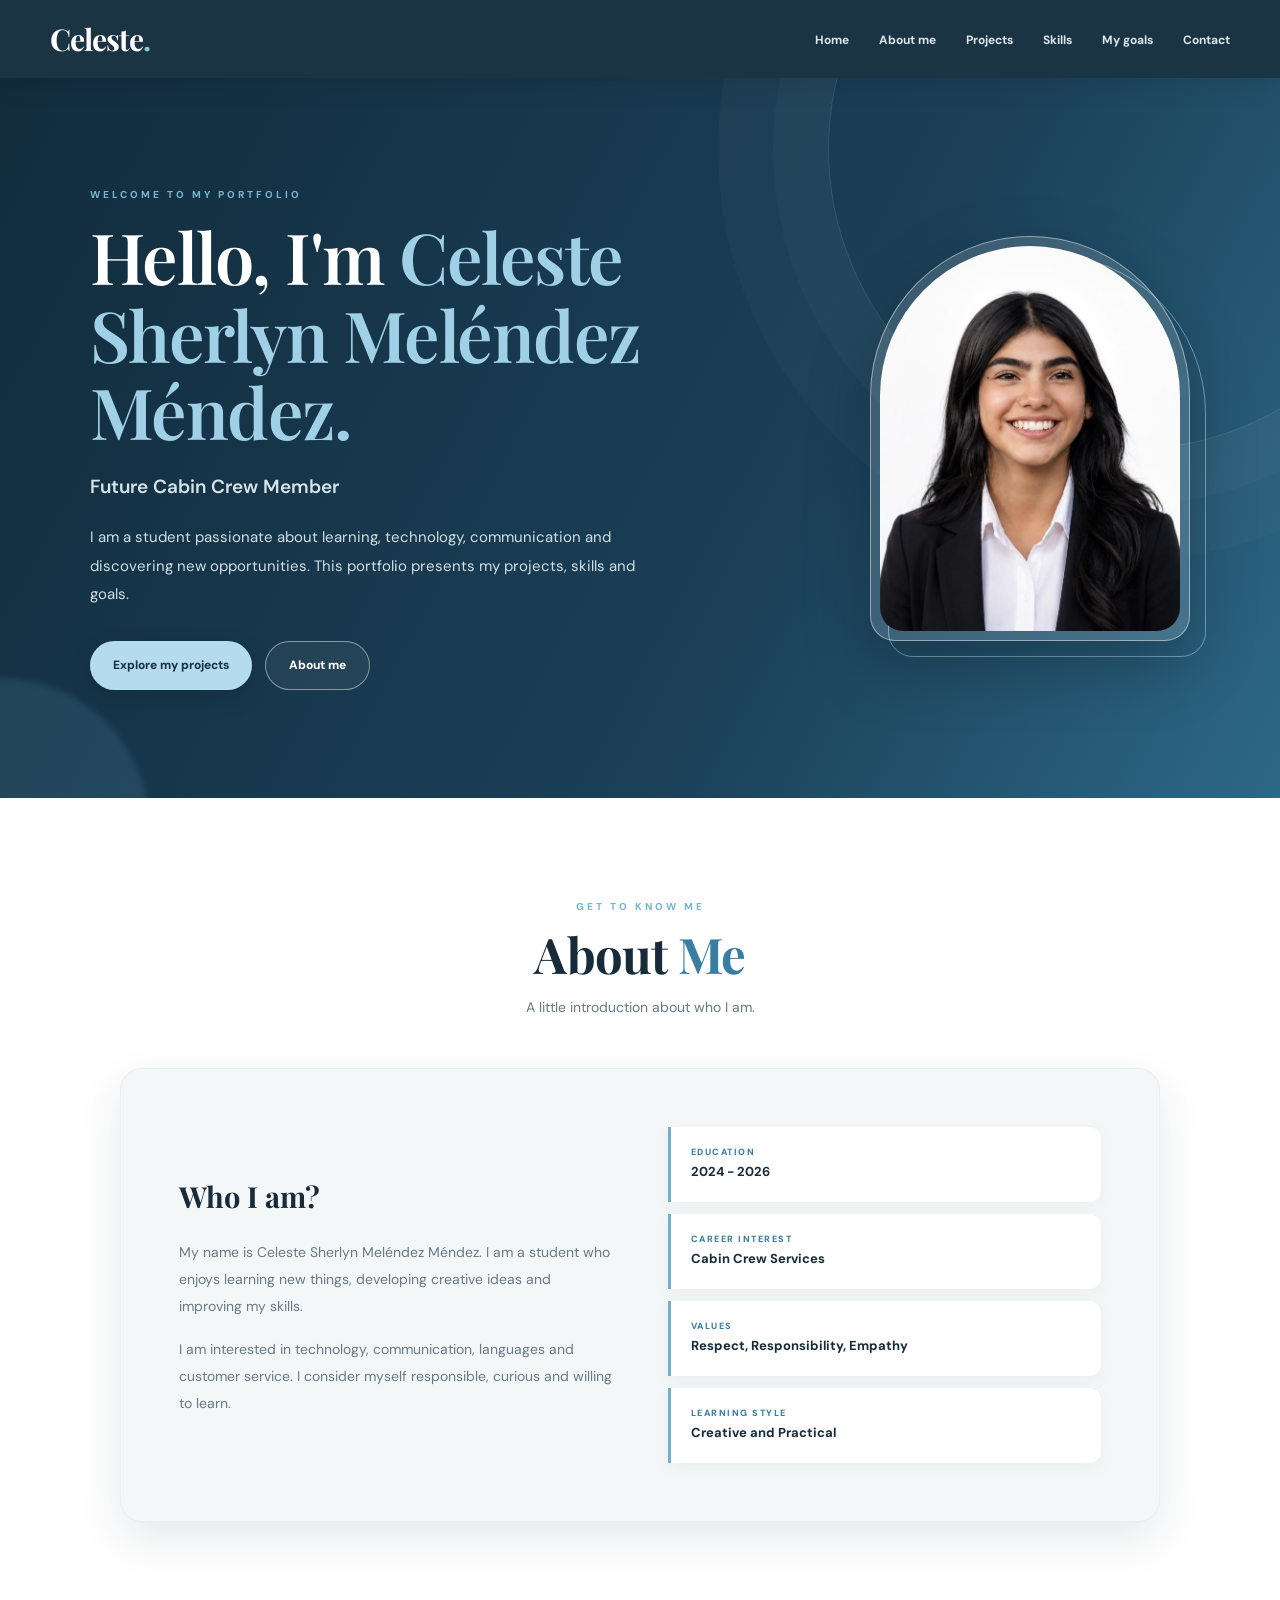
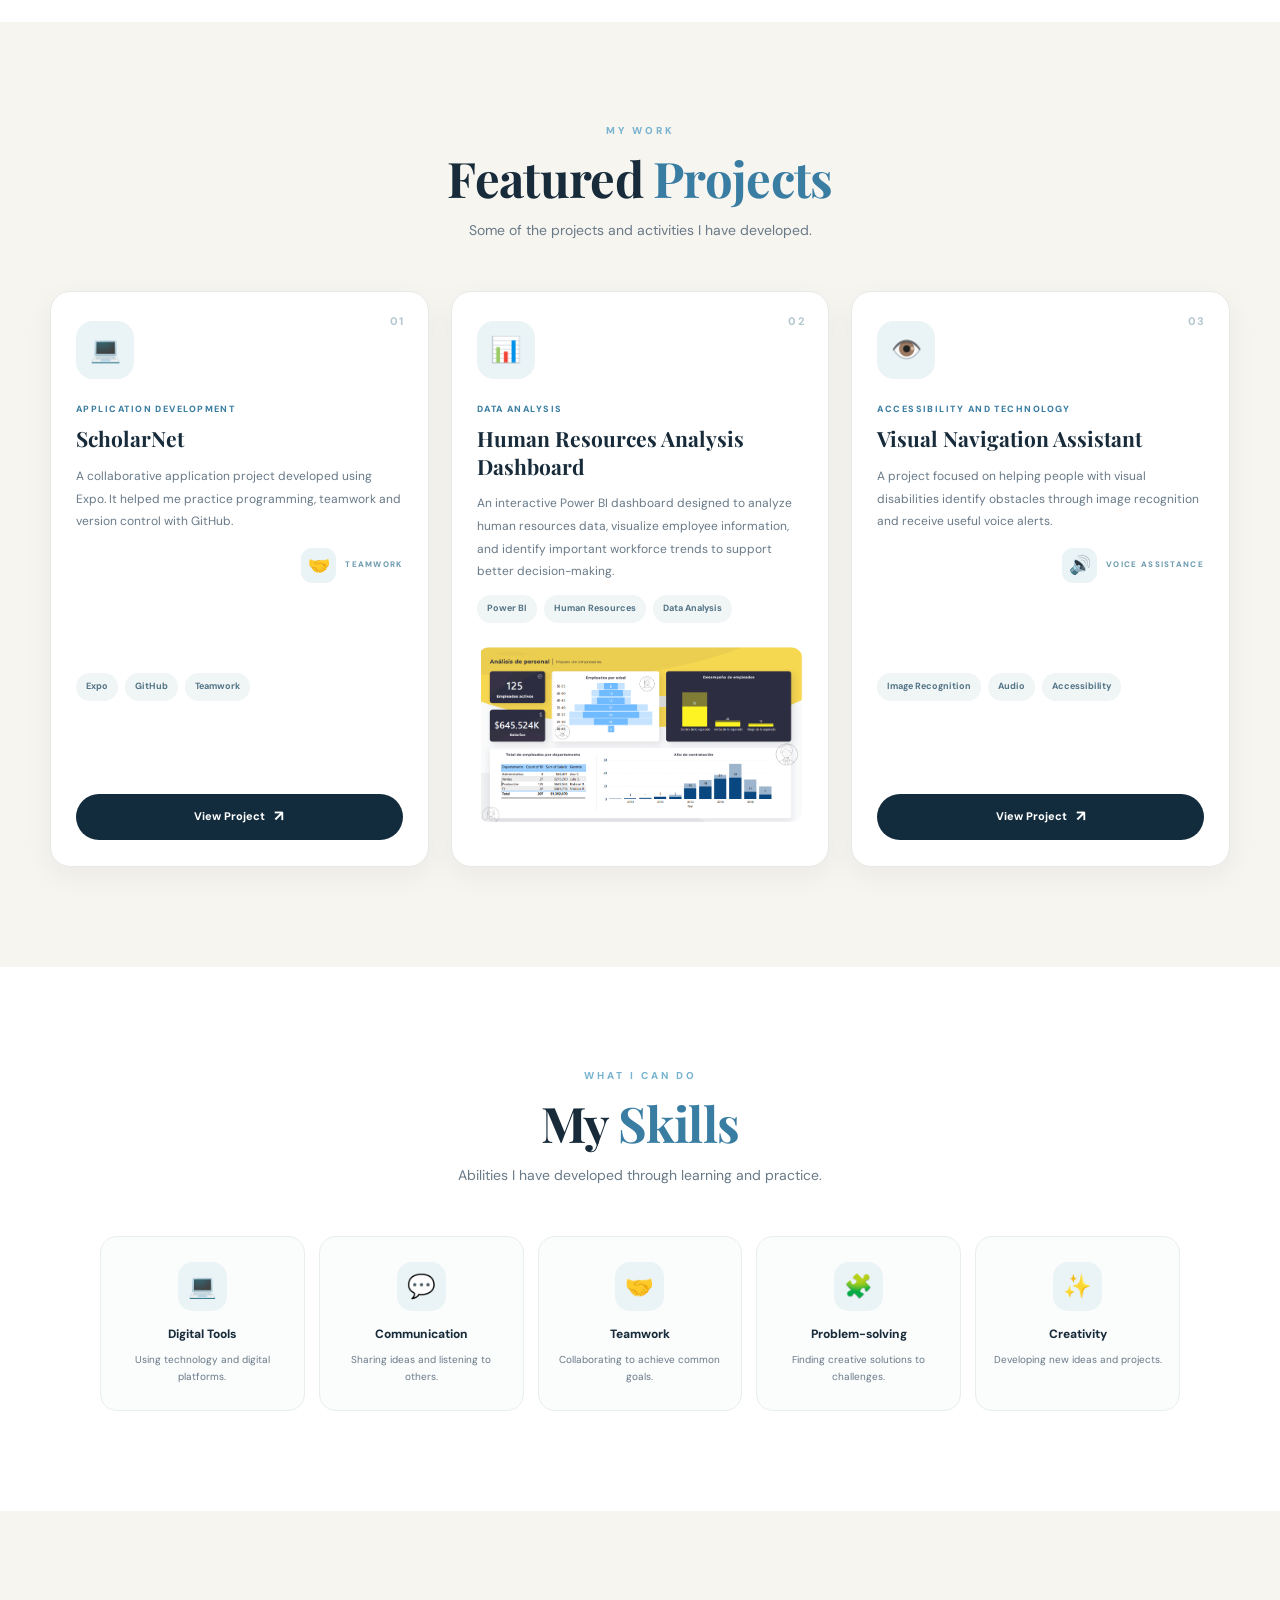
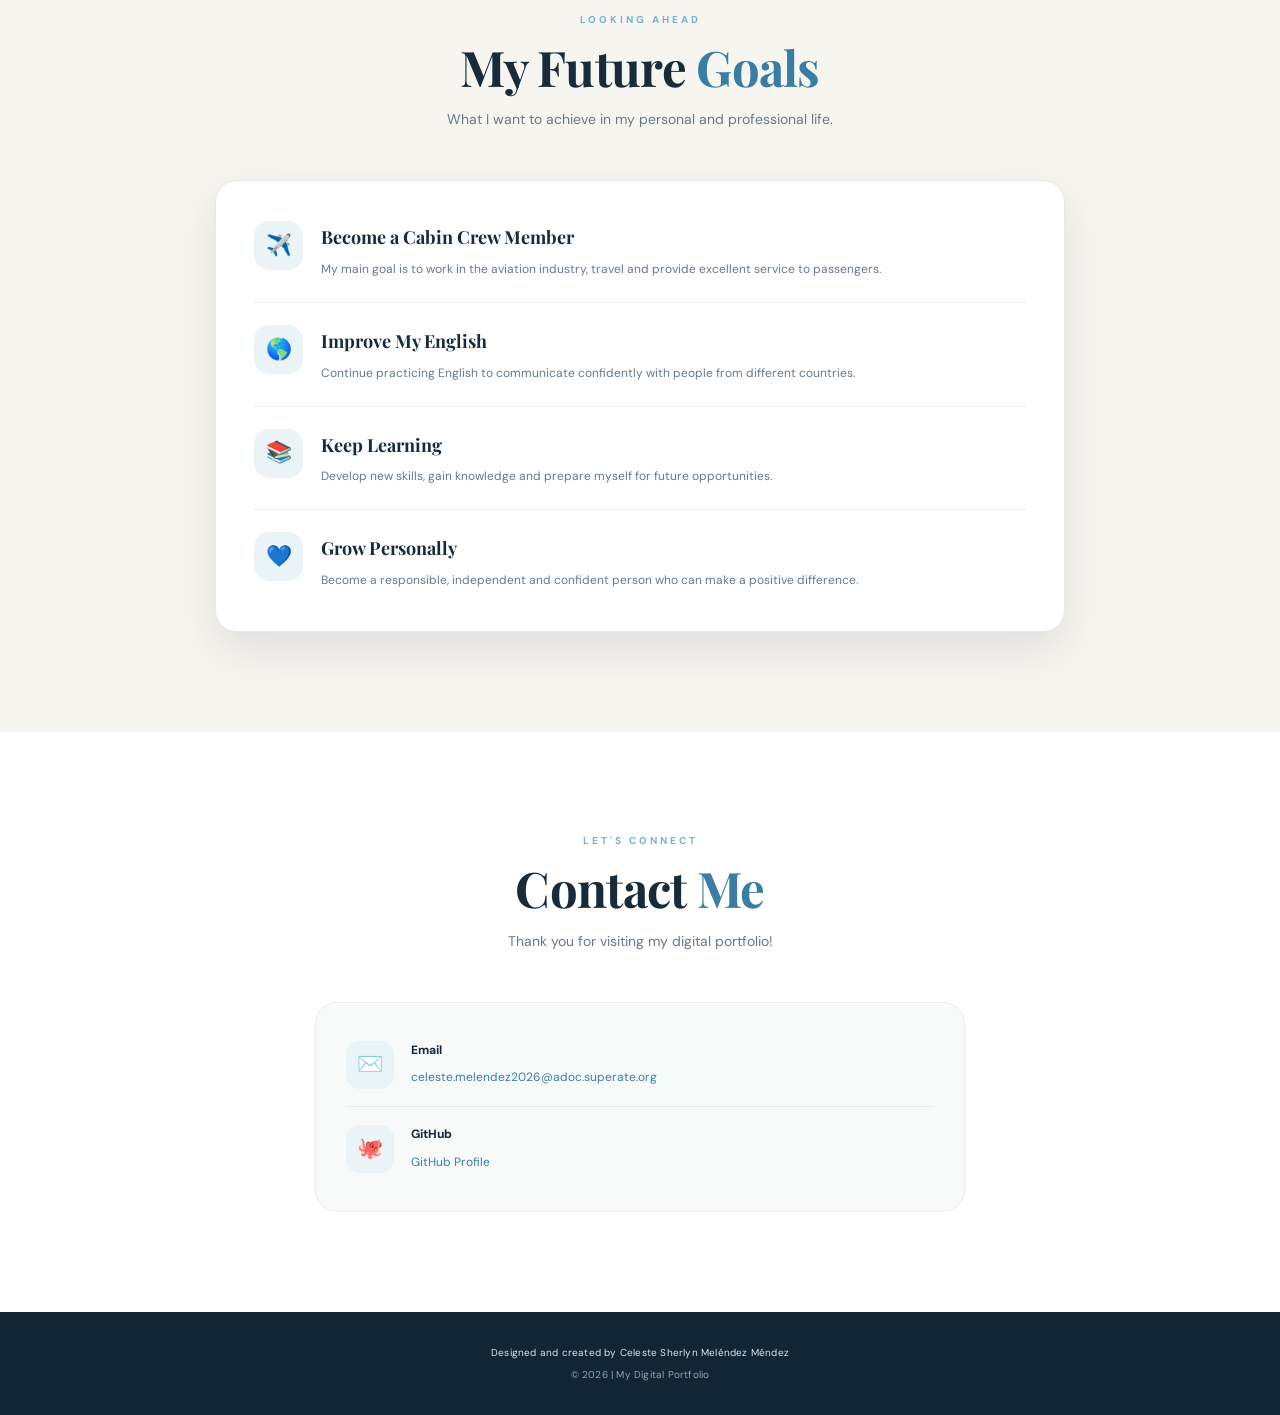
==== commit 4fb5d605: "Refresh stylesheet cache for portfolio redesign" ====
--- a/celeste_portafolio/index.html
+++ b/celeste_portafolio/index.html
@@ -11,7 +11,7 @@
     <link rel="preconnect" href="https://fonts.gstatic.com" crossorigin>
     <link href="https://fonts.googleapis.com/css2?family=DM+Sans:wght@400;500;600;700&family=Playfair+Display:wght@500;600;700&display=swap" rel="stylesheet">
 
-    <link rel="stylesheet" href="style.css?v=20261110">
+    <link rel="stylesheet" href="style.css?v=20261110-redesign">
 </head>
 
 <body>
--- a/celeste_portafolio/style.css
+++ b/celeste_portafolio/style.css
@@ -1,1013 +1,170 @@
-/* =====================================================
-   CELESTE'S DIGITAL PORTFOLIO — REFINED DESIGN SYSTEM
-   ===================================================== */
+@import url('https://fonts.googleapis.com/css2?family=DM+Sans:wght@400;500;600;700;800&family=Playfair+Display:wght@600;700&display=swap');
 
 :root {
-    --navy: #17364d;
-    --navy-deep: #102a3d;
-    --blue: #4f9fc8;
-    --blue-dark: #347fa9;
-    --blue-soft: #e8f3f9;
-    --sky: #f3f8fb;
-    --white: #ffffff;
-    --text: #536777;
-    --muted: #8293a0;
-    --line: #e2ebf0;
-    --shadow: 0 18px 50px rgba(23, 54, 77, 0.08);
-    --shadow-hover: 0 24px 60px rgba(23, 54, 77, 0.13);
-    --radius-lg: 24px;
-    --radius-md: 16px;
-    --transition: 220ms ease;
+  --ink:#172b3a; --muted:#687987; --blue:#397da2; --blue-light:#dcecf4;
+  --cream:#f7f5f0; --white:#fff; --line:#e5e8e8; --dark:#122c3d;
+  --shadow:0 18px 45px rgba(23,43,58,.10); --radius:22px;
 }
-
-* {
-    margin: 0;
-    padding: 0;
-    box-sizing: border-box;
-    scroll-behavior: smooth;
-}
-
-html {
-    scroll-padding-top: 90px;
-}
-
-body {
-    min-width: 320px;
-    font-family: 'DM Sans', sans-serif;
-    color: var(--navy);
-    background: var(--sky);
-    line-height: 1.7;
-    -webkit-font-smoothing: antialiased;
-}
-
-a {
-    color: inherit;
-    text-decoration: none;
-}
-
-button {
-    font: inherit;
-}
-
-img {
-    max-width: 100%;
-}
-
-::selection {
-    color: var(--navy-deep);
-    background: #cce6f4;
-}
-
-:focus-visible {
-    outline: 3px solid #78bde0;
-    outline-offset: 4px;
-}
-
-section {
-    scroll-margin-top: 88px;
-}
+*{margin:0;padding:0;box-sizing:border-box;scroll-behavior:smooth}
+html{scroll-padding-top:90px}
+body{font-family:'DM Sans',sans-serif;color:var(--ink);background:var(--cream);line-height:1.7;-webkit-font-smoothing:antialiased}
+a{color:inherit;text-decoration:none}
+img{max-width:100%;display:block}
+button{font:inherit}
+:focus-visible{outline:3px solid #79b7d5;outline-offset:4px}
+section{scroll-margin-top:88px}
 
 /* NAVIGATION */
-.header {
-    position: fixed;
-    inset: 0 0 auto;
-    z-index: 1000;
-    background: rgba(255, 255, 255, 0.88);
-    border-bottom: 1px solid rgba(226, 235, 240, 0.8);
-    backdrop-filter: blur(18px);
-    -webkit-backdrop-filter: blur(18px);
-}
-
-.navbar {
-    width: min(1160px, calc(100% - 56px));
-    min-height: 76px;
-    margin: auto;
-    display: flex;
-    align-items: center;
-    justify-content: space-between;
-    gap: 28px;
-}
-
-.logo {
-    font-family: 'Playfair Display', serif;
-    font-size: 29px;
-    font-weight: 700;
-    letter-spacing: -1px;
-    color: var(--navy);
-}
-
-.logo span {
-    color: var(--blue);
-}
-
-.nav-links {
-    display: flex;
-    align-items: center;
-    gap: clamp(16px, 2.5vw, 30px);
-    list-style: none;
-}
-
-.nav-links a {
-    position: relative;
-    padding: 9px 0;
-    color: var(--text);
-    font-size: 12px;
-    font-weight: 700;
-    transition: color var(--transition);
-}
-
-.nav-links a::after {
-    position: absolute;
-    right: 0;
-    bottom: 2px;
-    left: 0;
-    height: 2px;
-    content: "";
-    background: var(--blue);
-    transform: scaleX(0);
-    transform-origin: left;
-    transition: transform var(--transition);
-}
-
-.nav-links a:hover {
-    color: var(--blue-dark);
-}
-
-.nav-links a:hover::after {
-    transform: scaleX(1);
-}
-
-.menu-toggle {
-    display: none;
-    width: 44px;
-    height: 44px;
-    border: 1px solid var(--line);
-    border-radius: 12px;
-    background: white;
-    color: var(--navy);
-    font-size: 23px;
-    cursor: pointer;
-}
+.header{position:fixed;inset:0 0 auto;z-index:1000;background:rgba(18,44,61,.96);box-shadow:0 5px 25px rgba(0,0,0,.10);backdrop-filter:blur(14px)}
+.navbar{width:min(1180px,calc(100% - 56px));min-height:78px;margin:auto;display:flex;align-items:center;justify-content:space-between;gap:25px}
+.logo{font-family:'Playfair Display',serif;font-size:30px;font-weight:700;color:white;letter-spacing:-1px}
+.logo span{color:#8fc3dc}
+.nav-links{display:flex;align-items:center;gap:clamp(15px,2.4vw,30px);list-style:none}
+.nav-links a{color:#dce6eb;font-size:12px;font-weight:700;transition:color .2s}
+.nav-links a:hover{color:#9ed0e6}
+.menu-toggle{display:none;border:1px solid #496273;border-radius:12px;background:#1c3b50;color:white;width:44px;height:44px;font-size:22px;cursor:pointer}
 
 /* HERO */
-.hero {
-    position: relative;
-    isolation: isolate;
-    width: min(1160px, calc(100% - 56px));
-    min-height: 760px;
-    margin: 76px auto 0;
-    padding: 100px 28px 110px;
-    display: flex;
-    align-items: center;
-    justify-content: space-between;
-    gap: clamp(42px, 7vw, 100px);
-}
+.hero{position:relative;isolation:isolate;overflow:hidden;min-height:720px;margin-top:78px;padding:100px max(7vw,35px);display:flex;align-items:center;justify-content:space-between;gap:65px;color:white;background:linear-gradient(118deg,#122c3d 0%,#1b4058 62%,#2d6887 100%)}
+.hero::before{content:"";position:absolute;z-index:-1;width:600px;height:600px;right:-150px;top:-230px;border:1px solid rgba(255,255,255,.12);border-radius:50%;box-shadow:0 0 0 55px rgba(255,255,255,.025),0 0 0 110px rgba(255,255,255,.02)}
+.hero::after{content:"";position:absolute;z-index:-1;width:300px;height:300px;left:-150px;bottom:-180px;border-radius:50%;background:rgba(126,190,219,.13);filter:blur(3px)}
+.hero-content{flex:1 1 600px;max-width:690px}
+.eyebrow{margin-bottom:15px;color:#78b4d0;font-size:10px;font-weight:800;letter-spacing:3px;text-transform:uppercase}
+.hero h1{max-width:700px;font-family:'Playfair Display',serif;font-size:clamp(44px,5.5vw,74px);font-weight:600;line-height:1.1;letter-spacing:-1.5px}
+.hero h1 span{color:#9fd0e5}
+.hero h2{margin-top:20px;color:#d6e5ec;font-size:19px;font-weight:600}
+.hero-description{max-width:550px;margin:20px 0 32px;color:#d1dfe6;font-size:15px;line-height:1.9}
+.hero-buttons{display:flex;flex-wrap:wrap;gap:13px}
+.primary-button,.secondary-button{min-height:49px;padding:12px 23px;display:inline-flex;align-items:center;justify-content:center;border-radius:30px;font-size:12px;font-weight:800;transition:transform .2s,background .2s,box-shadow .2s}
+.primary-button{color:#153247;background:#b5dcec;box-shadow:0 8px 25px rgba(0,0,0,.12)}
+.primary-button:hover{background:white;transform:translateY(-3px)}
+.secondary-button{border:1px solid rgba(255,255,255,.45);color:white;background:rgba(255,255,255,.06)}
+.secondary-button:hover{background:rgba(255,255,255,.15);transform:translateY(-3px)}
+.hero-image{position:relative;flex:0 0 320px;width:320px;height:405px;padding:9px;border:1px solid rgba(255,255,255,.45);border-radius:180px 180px 28px 28px;background:rgba(255,255,255,.14);box-shadow:0 25px 65px rgba(0,0,0,.25)}
+.hero-image::after{content:"";position:absolute;inset:17px -17px -17px 17px;z-index:-1;border:1px solid rgba(180,220,237,.55);border-radius:inherit}
+.hero-image img{width:100%;height:100%;object-fit:cover;border-radius:inherit}
 
-.hero::before {
-    position: absolute;
-    z-index: -1;
-    top: 8%;
-    right: -8%;
-    width: 430px;
-    height: 430px;
-    border-radius: 50%;
-    content: "";
-    background: radial-gradient(circle, rgba(206, 231, 244, 0.62), rgba(243, 248, 251, 0) 70%);
-}
-
-.hero-content {
-    flex: 1 1 560px;
-    max-width: 650px;
-}
-
-.eyebrow {
-    margin-bottom: 16px;
-    color: var(--blue-dark);
-    font-size: 10px;
-    font-weight: 700;
-    letter-spacing: 2.8px;
-    text-transform: uppercase;
-}
-
-.hero h1 {
-    max-width: 700px;
-    font-family: 'Playfair Display', serif;
-    font-size: clamp(43px, 5.4vw, 70px);
-    font-weight: 600;
-    line-height: 1.12;
-    letter-spacing: -1.8px;
-}
-
-.hero h1 span {
-    color: var(--blue-dark);
-}
-
-.hero h2 {
-    margin-top: 22px;
-    color: var(--text);
-    font-size: 18px;
-    font-weight: 600;
-    letter-spacing: 0.2px;
-}
-
-.hero-description {
-    max-width: 540px;
-    margin: 18px 0 30px;
-    color: var(--text);
-    font-size: 15px;
-    line-height: 1.9;
-}
-
-.hero-buttons {
-    display: flex;
-    flex-wrap: wrap;
-    gap: 12px;
-}
-
-.primary-button,
-.secondary-button {
-    min-height: 48px;
-    padding: 12px 21px;
-    display: inline-flex;
-    align-items: center;
-    justify-content: center;
-    border-radius: 12px;
-    font-size: 12px;
-    font-weight: 700;
-    transition: transform var(--transition), background var(--transition), box-shadow var(--transition), border-color var(--transition);
-}
-
-.primary-button {
-    color: white;
-    background: var(--navy);
-    box-shadow: 0 8px 20px rgba(23, 54, 77, 0.15);
-}
-
-.primary-button:hover {
-    background: var(--blue-dark);
-    box-shadow: 0 12px 24px rgba(52, 127, 169, 0.2);
-    transform: translateY(-3px);
-}
-
-.secondary-button {
-    border: 1px solid #cbdde7;
-    color: var(--navy);
-    background: rgba(255, 255, 255, 0.72);
-}
-
-.secondary-button:hover {
-    border-color: #9dc9df;
-    background: white;
-    transform: translateY(-3px);
-}
-
-.hero-image {
-    position: relative;
-    flex: 0 0 330px;
-    width: 330px;
-    height: 420px;
-    padding: 10px;
-    border: 1px solid rgba(255, 255, 255, 0.9);
-    border-radius: 46% 46% 24px 24px;
-    background: linear-gradient(145deg, #dceef7, #b9d9e9);
-    box-shadow: var(--shadow);
-}
-
-.hero-image::after {
-    position: absolute;
-    z-index: -1;
-    right: -19px;
-    bottom: -19px;
-    width: 100%;
-    height: 100%;
-    border: 1px solid #c7e1ee;
-    border-radius: inherit;
-    content: "";
-}
-
-.hero-image img {
-    width: 100%;
-    height: 100%;
-    display: block;
-    object-fit: cover;
-    border-radius: inherit;
-}
-
-/* SECTION HEADINGS */
-.section {
-    padding: 104px 28px;
-}
-
-.section-heading {
-    width: min(720px, 100%);
-    margin: 0 auto 52px;
-    text-align: center;
-}
-
-.section-heading .eyebrow {
-    margin-bottom: 11px;
-}
-
-.section-heading h2 {
-    margin-bottom: 12px;
-    font-family: 'Playfair Display', serif;
-    font-size: clamp(34px, 4vw, 46px);
-    font-weight: 600;
-    line-height: 1.2;
-    letter-spacing: -0.8px;
-}
-
-.section-heading h2 span {
-    color: var(--blue-dark);
-}
-
-.section-heading p:last-child {
-    color: var(--text);
-    font-size: 14px;
-}
+/* SECTION RHYTHM */
+.section{padding:100px 28px}
+.section-heading{width:min(720px,100%);margin:0 auto 48px;text-align:center}
+.section-heading .eyebrow{margin-bottom:10px}
+.section-heading h2{margin-bottom:12px;font-family:'Playfair Display',serif;font-size:clamp(35px,4vw,49px);line-height:1.2;letter-spacing:-.7px}
+.section-heading h2 span{color:var(--blue)}
+.section-heading p:last-child{color:var(--muted);font-size:14px}
+.about-section,.skills-section,.contact-section{background:#fff}
+.projects-section,.goals-section{background:var(--cream)}
 
 /* ABOUT */
-.about-section,
-.skills-section,
-.contact-section {
-    background: var(--white);
-}
-
-.about-card {
-    width: min(1000px, 100%);
-    margin: auto;
-    padding: clamp(28px, 5vw, 52px);
-    display: grid;
-    grid-template-columns: 1.05fr 0.95fr;
-    align-items: center;
-    gap: clamp(30px, 5vw, 65px);
-    border: 1px solid var(--line);
-    border-radius: var(--radius-lg);
-    background: linear-gradient(135deg, #f8fbfd, #f0f7fb);
-    box-shadow: 0 12px 35px rgba(23, 54, 77, 0.04);
-}
-
-.about-text h3 {
-    margin-bottom: 17px;
-    font-family: 'Playfair Display', serif;
-    font-size: 27px;
-    font-weight: 600;
-}
-
-.about-text p {
-    margin-bottom: 15px;
-    color: var(--text);
-    font-size: 14px;
-    line-height: 1.9;
-}
-
-.about-text p:last-child {
-    margin-bottom: 0;
-}
-
-.about-details {
-    display: grid;
-    gap: 12px;
-}
-
-.detail-item {
-    min-height: 76px;
-    padding: 15px 19px;
-    display: flex;
-    flex-direction: column;
-    justify-content: center;
-    gap: 3px;
-    border: 1px solid rgba(226, 235, 240, 0.9);
-    border-radius: 13px;
-    background: rgba(255, 255, 255, 0.88);
-    transition: border-color var(--transition), transform var(--transition);
-}
-
-.detail-item:hover {
-    border-color: #b8d9e9;
-    transform: translateX(3px);
-}
-
-.detail-item span {
-    color: var(--blue-dark);
-    font-size: 9px;
-    font-weight: 700;
-    letter-spacing: 1.3px;
-    text-transform: uppercase;
-}
-
-.detail-item strong {
-    color: var(--navy);
-    font-size: 13px;
-    font-weight: 600;
-}
+.about-card{width:min(1040px,100%);margin:auto;padding:clamp(30px,5vw,58px);display:grid;grid-template-columns:1fr 1fr;gap:55px;align-items:center;border-radius:var(--radius);background:#f4f7f7;border:1px solid #e8eded;box-shadow:var(--shadow)}
+.about-text h3{margin-bottom:18px;font-family:'Playfair Display',serif;font-size:29px}
+.about-text p{margin-bottom:15px;color:var(--muted);font-size:14px;line-height:1.95}
+.about-text p:last-child{margin-bottom:0}
+.about-details{display:grid;gap:12px}
+.detail-item{min-height:75px;padding:15px 20px;display:flex;flex-direction:column;justify-content:center;border-left:3px solid #75aec9;border-radius:0 12px 12px 0;background:white;box-shadow:0 5px 18px rgba(23,43,58,.045)}
+.detail-item span{color:var(--blue);font-size:9px;font-weight:800;letter-spacing:1.5px;text-transform:uppercase}
+.detail-item strong{color:var(--ink);font-size:13px;font-weight:700}
 
 /* PROJECTS */
-.projects-section {
-    background: linear-gradient(180deg, #f3f8fb 0%, #edf5f9 100%);
-}
-
-.projects-grid {
-    width: min(1160px, 100%);
-    margin: auto;
-    display: grid;
-    grid-template-columns: repeat(3, minmax(0, 1fr));
-    align-items: stretch;
-    gap: 22px;
-}
-
-.project-card {
-    position: relative;
-    min-width: 0;
-    padding: 29px 26px 27px;
-    display: flex;
-    flex-direction: column;
-    border: 1px solid #e1ebf1;
-    border-radius: 20px;
-    background: white;
-    box-shadow: 0 8px 28px rgba(23, 54, 77, 0.045);
-    transition: transform var(--transition), box-shadow var(--transition), border-color var(--transition);
-}
-
-.project-card:hover {
-    border-color: #c8e0ec;
-    box-shadow: var(--shadow-hover);
-    transform: translateY(-7px);
-}
-
-.project-number {
-    position: absolute;
-    top: 22px;
-    right: 24px;
-    color: #b8d3e1;
-    font-size: 11px;
-    font-weight: 700;
-    letter-spacing: 1px;
-}
-
-.project-icon {
-    width: 54px;
-    height: 54px;
-    margin-bottom: 25px;
-    display: flex;
-    align-items: center;
-    justify-content: center;
-    border: 1px solid #dcecf4;
-    border-radius: 16px;
-    background: var(--blue-soft);
-    font-size: 24px;
-}
-
-.project-body {
-    flex: 1;
-    min-width: 0;
-    display: flex;
-    flex-direction: column;
-}
-
-.project-category {
-    margin-bottom: 8px;
-    color: var(--blue-dark);
-    font-size: 9px;
-    font-weight: 700;
-    letter-spacing: 1.5px;
-}
-
-.project-body h3 {
-    margin-bottom: 12px;
-    font-family: 'Playfair Display', serif;
-    font-size: 21px;
-    font-weight: 600;
-    line-height: 1.3;
-}
-
-.project-body > p:not(.project-category) {
-    margin-bottom: 10px;
-    color: var(--text);
-    font-size: 12px;
-    line-height: 1.85;
-}
-
-/* Decorative icon stays directly after project description */
-.project-card-decoration {
-    min-height: 42px;
-    margin: 0 0 15px;
-    display: flex;
-    align-items: center;
-    justify-content: flex-end;
-    align-self: stretch;
-    gap: 9px;
-    color: #78b8d8;
-}
-
-.project-card-decoration span {
-    width: 36px;
-    height: 36px;
-    display: flex;
-    align-items: center;
-    justify-content: center;
-    border-radius: 11px;
-    background: var(--blue-soft);
-    font-size: 18px;
-}
-
-.project-card-decoration small {
-    color: #6c9fba;
-    font-size: 8px;
-    font-weight: 700;
-    letter-spacing: 1.4px;
-}
-
-.project-tags {
-    margin-top: auto;
-    margin-bottom: 20px;
-    display: flex;
-    flex-wrap: wrap;
-    gap: 7px;
-}
-
-.project-tags span {
-    padding: 6px 10px;
-    border: 1px solid #e1edf3;
-    border-radius: 30px;
-    color: #477b98;
-    background: #f4f9fc;
-    font-size: 9px;
-    font-weight: 600;
-}
-
-.project-button {
-    width: 100%;
-    min-height: 44px;
-    margin-top: auto;
-    padding: 10px 15px;
-    display: flex;
-    align-items: center;
-    justify-content: center;
-    gap: 9px;
-    border: 1px solid var(--navy);
-    border-radius: 11px;
-    color: white;
-    background: var(--navy);
-    font-size: 11px;
-    font-weight: 700;
-    transition: background var(--transition), border-color var(--transition), transform var(--transition);
-}
-
-.project-button:hover {
-    border-color: var(--blue-dark);
-    background: var(--blue-dark);
-    transform: translateY(-2px);
-}
-
-.project-button span {
-    font-size: 15px;
-}
-
-.project-image {
-    width: 100%;
-    margin-top: 4px;
-    overflow: hidden;
-    border: 1px solid #dce9f0;
-    border-radius: 13px;
-    background: #f0f6f9;
-}
-
-.project-image a {
-    width: 100%;
-    display: block;
-}
-
-.project-image img {
-    width: 100%;
-    height: 185px;
-    display: block;
-    object-fit: cover;
-    transition: transform 350ms ease;
-}
-
-.project-image:hover img {
-    transform: scale(1.045);
-}
+.projects-grid{width:min(1180px,100%);margin:auto;display:grid;grid-template-columns:repeat(3,minmax(0,1fr));align-items:stretch;gap:22px}
+.project-card{position:relative;min-width:0;padding:29px 25px 26px;display:flex;flex-direction:column;border:1px solid #e7e9e6;border-radius:20px;background:white;box-shadow:0 9px 28px rgba(23,43,58,.055);transition:transform .25s,box-shadow .25s,border-color .25s}
+.project-card:hover{transform:translateY(-8px);border-color:#b7d3df;box-shadow:0 22px 48px rgba(23,43,58,.13)}
+.project-number{position:absolute;top:20px;right:23px;color:#b5c7cf;font-size:11px;font-weight:800;letter-spacing:1.5px}
+.project-icon{width:58px;height:58px;margin-bottom:23px;display:flex;align-items:center;justify-content:center;border-radius:17px;background:#eaf3f6;font-size:25px}
+.project-body{flex:1;min-width:0;display:flex;flex-direction:column}
+.project-category{margin-bottom:8px;color:var(--blue);font-size:9px;font-weight:800;letter-spacing:1.45px}
+.project-body h3{margin-bottom:12px;font-family:'Playfair Display',serif;font-size:21px;line-height:1.3}
+.project-body>p:not(.project-category){margin-bottom:12px;color:var(--muted);font-size:12px;line-height:1.9}
+.project-card-decoration{min-height:40px;margin:0 0 14px;display:flex;align-items:center;justify-content:flex-end;gap:9px;color:var(--blue)}
+.project-card-decoration span{width:35px;height:35px;display:flex;align-items:center;justify-content:center;border-radius:11px;background:#eaf3f6;font-size:18px}
+.project-card-decoration small{color:#6c9bb0;font-size:8px;font-weight:800;letter-spacing:1.3px}
+.project-tags{margin-top:auto;margin-bottom:19px;display:flex;flex-wrap:wrap;gap:7px}
+.project-tags span{padding:6px 10px;border-radius:30px;background:#f0f5f6;color:#527486;font-size:9px;font-weight:700}
+.project-button{width:100%;min-height:44px;margin-top:auto;padding:10px 15px;display:flex;align-items:center;justify-content:center;gap:9px;border-radius:30px;color:white;background:var(--dark);font-size:11px;font-weight:800;transition:background .2s,transform .2s}
+.project-button:hover{background:var(--blue);transform:translateY(-2px)}
+.project-button span{font-size:15px}
+.project-image{width:100%;margin:5px 0 18px;overflow:hidden;border-radius:13px;background:#eef2f3}
+.project-image a{display:block}
+.project-image img{width:100%;height:175px;object-fit:cover;transition:transform .35s}
+.project-image:hover img{transform:scale(1.05)}
 
 /* SKILLS */
-.skills-grid {
-    width: min(1050px, 100%);
-    margin: auto;
-    display: grid;
-    grid-template-columns: repeat(5, minmax(0, 1fr));
-    gap: 15px;
-}
-
-.skill-card {
-    min-height: 175px;
-    padding: 25px 15px;
-    text-align: center;
-    border: 1px solid var(--line);
-    border-radius: 17px;
-    background: #fbfdfe;
-    transition: transform var(--transition), border-color var(--transition), box-shadow var(--transition);
-}
-
-.skill-card:hover {
-    border-color: #c5deeb;
-    box-shadow: 0 12px 28px rgba(23, 54, 77, 0.07);
-    transform: translateY(-5px);
-}
-
-.skill-card span {
-    width: 48px;
-    height: 48px;
-    margin: 0 auto;
-    display: flex;
-    align-items: center;
-    justify-content: center;
-    border-radius: 14px;
-    background: var(--blue-soft);
-    font-size: 23px;
-}
-
-.skill-card h3 {
-    margin: 13px 0 6px;
-    font-size: 12px;
-    font-weight: 700;
-}
-
-.skill-card p {
-    color: var(--text);
-    font-size: 10px;
-    line-height: 1.7;
-}
+.skills-grid{width:min(1080px,100%);margin:auto;display:grid;grid-template-columns:repeat(5,minmax(0,1fr));gap:14px}
+.skill-card{min-height:170px;padding:25px 14px;text-align:center;border:1px solid #e8eded;border-radius:17px;background:#fbfcfc;transition:transform .2s,box-shadow .2s}
+.skill-card:hover{transform:translateY(-6px);box-shadow:var(--shadow)}
+.skill-card span{width:49px;height:49px;margin:0 auto;display:flex;align-items:center;justify-content:center;border-radius:15px;background:#eaf3f6;font-size:23px}
+.skill-card h3{margin:13px 0 6px;font-size:12px;font-weight:800}
+.skill-card p{color:var(--muted);font-size:10px;line-height:1.7}
 
 /* GOALS */
-.goals-section {
-    background: linear-gradient(180deg, #f3f8fb 0%, #edf5f9 100%);
-}
+.goals-card{width:min(850px,100%);margin:auto;padding:18px 38px;border:1px solid #e7e9e6;border-radius:var(--radius);background:white;box-shadow:var(--shadow)}
+.goal-item{padding:22px 0;display:flex;align-items:flex-start;gap:18px;border-bottom:1px solid #edf0ef}
+.goal-item:last-child{border-bottom:0}
+.goal-item>span{width:49px;height:49px;flex:0 0 49px;display:flex;align-items:center;justify-content:center;border-radius:15px;background:#eaf3f6;font-size:21px}
+.goal-item h3{margin:1px 0 5px;font-family:'Playfair Display',serif;font-size:18px}
+.goal-item p{color:var(--muted);font-size:12px;line-height:1.85}
 
-.goals-card {
-    width: min(850px, 100%);
-    margin: auto;
-    padding: 20px 35px;
-    border: 1px solid var(--line);
-    border-radius: var(--radius-lg);
-    background: white;
-    box-shadow: 0 10px 35px rgba(23, 54, 77, 0.045);
-}
-
-.goal-item {
-    padding: 22px 0;
-    display: flex;
-    align-items: flex-start;
-    gap: 18px;
-    border-bottom: 1px solid #edf2f5;
-}
-
-.goal-item:last-child {
-    border-bottom: none;
-}
-
-.goal-item > span {
-    width: 48px;
-    height: 48px;
-    flex: 0 0 48px;
-    display: flex;
-    align-items: center;
-    justify-content: center;
-    border: 1px solid #deedf4;
-    border-radius: 14px;
-    background: var(--blue-soft);
-    font-size: 21px;
-}
-
-.goal-item h3 {
-    margin: 1px 0 5px;
-    font-family: 'Playfair Display', serif;
-    font-size: 18px;
-    font-weight: 600;
-}
-
-.goal-item p {
-    color: var(--text);
-    font-size: 12px;
-    line-height: 1.8;
-}
-
-/* CONTACT */
-.contact-section {
-    background: white;
-}
-
-.contact-card {
-    width: min(650px, 100%);
-    margin: auto;
-    padding: 20px 30px;
-    border: 1px solid var(--line);
-    border-radius: var(--radius-lg);
-    background: #f8fbfd;
-}
-
-.contact-item {
-    min-width: 0;
-    padding: 17px 0;
-    display: flex;
-    align-items: center;
-    gap: 17px;
-}
-
-.contact-item + .contact-item {
-    border-top: 1px solid #e8eff3;
-}
-
-.contact-item > span {
-    width: 48px;
-    height: 48px;
-    flex: 0 0 48px;
-    display: flex;
-    align-items: center;
-    justify-content: center;
-    border: 1px solid #deedf4;
-    border-radius: 14px;
-    background: var(--blue-soft);
-    font-size: 21px;
-}
-
-.contact-item > div {
-    min-width: 0;
-}
-
-.contact-item h3 {
-    margin-bottom: 2px;
-    font-size: 12px;
-    font-weight: 700;
-}
-
-.contact-item a {
-    color: var(--blue-dark);
-    font-size: 12px;
-    overflow-wrap: anywhere;
-    transition: color var(--transition);
-}
-
-.contact-item a:hover {
-    color: var(--navy);
-    text-decoration: underline;
-}
-
-/* FOOTER */
-.footer {
-    padding: 30px 20px;
-    text-align: center;
-    color: rgba(255, 255, 255, 0.88);
-    background: var(--navy-deep);
-}
-
-.footer p {
-    font-size: 10px;
-    letter-spacing: 0.2px;
-}
-
-.footer p + p {
-    margin-top: 4px;
-    color: rgba(255, 255, 255, 0.58);
-}
+/* CONTACT AND FOOTER */
+.contact-card{width:min(650px,100%);margin:auto;padding:20px 30px;border:1px solid #e8eded;border-radius:var(--radius);background:#f8fafa}
+.contact-item{min-width:0;padding:17px 0;display:flex;align-items:center;gap:17px}
+.contact-item+.contact-item{border-top:1px solid #e7ecec}
+.contact-item>span{width:48px;height:48px;flex:0 0 48px;display:flex;align-items:center;justify-content:center;border-radius:14px;background:#eaf3f6;font-size:21px}
+.contact-item>div{min-width:0}
+.contact-item h3{margin-bottom:2px;font-size:12px;font-weight:800}
+.contact-item a{color:var(--blue);font-size:12px;overflow-wrap:anywhere}
+.contact-item a:hover{text-decoration:underline}
+.footer{padding:32px 20px;text-align:center;color:#dce6eb;background:#102635}
+.footer p{font-size:10px;letter-spacing:.2px}
+.footer p+p{margin-top:5px;color:#8fa6b2}
 
 /* BACK TO TOP */
-#back-to-top {
-    position: fixed;
-    right: 24px;
-    bottom: 24px;
-    z-index: 900;
-    width: 44px;
-    height: 44px;
-    display: flex;
-    align-items: center;
-    justify-content: center;
-    border: 1px solid rgba(255, 255, 255, 0.35);
-    border-radius: 14px;
-    color: white;
-    background: var(--navy);
-    box-shadow: 0 8px 22px rgba(16, 42, 61, 0.2);
-    font-size: 22px;
-    cursor: pointer;
-    opacity: 0;
-    visibility: hidden;
-    transform: translateY(8px);
-    transition: opacity var(--transition), visibility var(--transition), transform var(--transition), background var(--transition);
+#back-to-top{position:fixed;right:24px;bottom:24px;z-index:900;width:45px;height:45px;display:flex;align-items:center;justify-content:center;border:0;border-radius:50%;color:#153247;background:#b5dcec;box-shadow:0 8px 22px rgba(16,42,61,.2);font-size:22px;cursor:pointer;opacity:0;visibility:hidden;transform:translateY(8px);transition:.2s}
+#back-to-top.show{opacity:1;visibility:visible;transform:translateY(0)}
+#back-to-top:hover{background:white}
+
+/* TABLET */
+@media(max-width:980px){
+ .hero{min-height:650px;gap:40px;padding-right:6vw;padding-left:6vw}
+ .hero-image{flex-basis:280px;width:280px;height:360px}
+ .projects-grid{grid-template-columns:repeat(2,minmax(0,1fr))}
+ .project-card:last-child{grid-column:1/-1;width:min(520px,100%);justify-self:center}
+ .skills-grid{grid-template-columns:repeat(3,minmax(0,1fr))}
 }
-
-#back-to-top.show {
-    opacity: 1;
-    visibility: visible;
-    transform: translateY(0);
+@media(max-width:680px){
+ .navbar{width:calc(100% - 40px);min-height:68px}
+ .logo{font-size:27px}
+ .menu-toggle{display:block}
+ .nav-links{position:absolute;top:68px;right:0;left:0;padding:18px 24px 22px;display:none;align-items:stretch;flex-direction:column;gap:8px;background:#17364b;box-shadow:0 16px 25px rgba(0,0,0,.15)}
+ .nav-links.active{display:flex}
+ .nav-links a{display:block;padding:8px 0}
+ .hero{min-height:auto;margin-top:68px;padding:65px 24px 78px;flex-direction:column-reverse;text-align:center;gap:40px}
+ .hero-content{flex:auto}
+ .hero h1{font-size:clamp(39px,10vw,55px);letter-spacing:-1px}
+ .hero h2{font-size:16px}
+ .hero-description{margin:17px auto 26px;font-size:14px}
+ .hero-buttons{justify-content:center}
+ .hero-image{flex:none;width:min(245px,72vw);height:305px}
+ .section{padding:76px 20px}
+ .section-heading{margin-bottom:35px}
+ .section-heading h2{font-size:36px}
+ .about-card{padding:28px 22px;grid-template-columns:1fr;gap:28px}
+ .projects-grid{grid-template-columns:1fr;gap:17px}
+ .project-card,.project-card:last-child{width:100%;grid-column:auto;padding:25px 23px}
+ .project-image img{height:210px}
+ .skills-grid{grid-template-columns:repeat(2,minmax(0,1fr));gap:11px}
+ .skill-card{min-height:155px;padding:20px 12px}
+ .goals-card{padding:12px 22px}
+ .goal-item{gap:13px}
+ .goal-item h3{font-size:16px}
+ .contact-card{padding:12px 20px}
+ #back-to-top{right:16px;bottom:16px}
 }
-
-#back-to-top:hover {
-    background: var(--blue-dark);
+@media(max-width:380px){
+ .hero{padding-right:19px;padding-left:19px}
+ .hero-buttons{flex-direction:column}
+ .primary-button,.secondary-button{width:100%}
+ .skills-grid{grid-template-columns:1fr}
+ .skill-card{min-height:auto}
 }
-
-/* RESPONSIVE TABLET */
-@media (max-width: 980px) {
-    .hero {
-        min-height: 680px;
-        gap: 45px;
-    }
-
-    .hero-image {
-        flex-basis: 285px;
-        width: 285px;
-        height: 370px;
-    }
-
-    .projects-grid {
-        grid-template-columns: repeat(2, minmax(0, 1fr));
-    }
-
-    .project-card:last-child {
-        grid-column: 1 / -1;
-        width: min(520px, 100%);
-        justify-self: center;
-    }
-
-    .skills-grid {
-        grid-template-columns: repeat(3, minmax(0, 1fr));
-    }
-}
-
-/* RESPONSIVE MOBILE */
-@media (max-width: 680px) {
-    .navbar {
-        width: calc(100% - 40px);
-        min-height: 68px;
-    }
-
-    .logo {
-        font-size: 26px;
-    }
-
-    .menu-toggle {
-        display: block;
-    }
-
-    .nav-links {
-        position: absolute;
-        top: 68px;
-        right: 0;
-        left: 0;
-        padding: 18px 24px 22px;
-        display: none;
-        align-items: stretch;
-        flex-direction: column;
-        gap: 8px;
-        border-bottom: 1px solid var(--line);
-        background: rgba(255, 255, 255, 0.98);
-        box-shadow: 0 16px 25px rgba(23, 54, 77, 0.08);
-    }
-
-    .nav-links.active {
-        display: flex;
-    }
-
-    .nav-links a {
-        display: block;
-        padding: 9px 0;
-    }
-
-    .hero {
-        width: 100%;
-        min-height: auto;
-        margin-top: 68px;
-        padding: 65px 25px 80px;
-        flex-direction: column-reverse;
-        text-align: center;
-        gap: 42px;
-    }
-
-    .hero-content {
-        flex: auto;
-    }
-
-    .hero h1 {
-        font-size: clamp(39px, 10vw, 55px);
-        letter-spacing: -1px;
-    }
-
-    .hero h2 {
-        font-size: 16px;
-    }
-
-    .hero-description {
-        margin: 17px auto 26px;
-        font-size: 14px;
-    }
-
-    .hero-buttons {
-        justify-content: center;
-    }
-
-    .hero-image {
-        flex: none;
-        width: min(250px, 72vw);
-        height: 310px;
-    }
-
-    .section {
-        padding: 76px 20px;
-    }
-
-    .section-heading {
-        margin-bottom: 35px;
-    }
-
-    .section-heading h2 {
-        font-size: 35px;
-    }
-
-    .about-card {
-        padding: 27px 22px;
-        grid-template-columns: 1fr;
-        gap: 27px;
-    }
-
-    .projects-grid {
-        grid-template-columns: 1fr;
-        gap: 17px;
-    }
-
-    .project-card,
-    .project-card:last-child {
-        width: 100%;
-        grid-column: auto;
-        padding: 25px 23px;
-    }
-
-    .project-image img {
-        height: 210px;
-    }
-
-    .skills-grid {
-        grid-template-columns: repeat(2, minmax(0, 1fr));
-        gap: 11px;
-    }
-
-    .skill-card {
-        min-height: 160px;
-        padding: 20px 12px;
-    }
-
-    .goals-card {
-        padding: 12px 22px;
-    }
-
-    .goal-item {
-        gap: 13px;
-    }
-
-    .goal-item h3 {
-        font-size: 16px;
-    }
-
-    .contact-card {
-        padding: 12px 20px;
-    }
-
-    #back-to-top {
-        right: 16px;
-        bottom: 16px;
-    }
-}
-
-@media (max-width: 380px) {
-    .hero {
-        padding-right: 19px;
-        padding-left: 19px;
-    }
-
-    .hero-buttons {
-        flex-direction: column;
-    }
-
-    .primary-button,
-    .secondary-button {
-        width: 100%;
-    }
-
-    .skills-grid {
-        grid-template-columns: 1fr;
-    }
-
-    .skill-card {
-        min-height: auto;
-    }
-}
-
-/* ACCESSIBILITY: respect reduced-motion preferences */
-@media (prefers-reduced-motion: reduce) {
-    *,
-    *::before,
-    *::after {
-        scroll-behavior: auto !important;
-        animation-duration: 0.01ms !important;
-        animation-iteration-count: 1 !important;
-        transition-duration: 0.01ms !important;
-    }
-}
+@media(prefers-reduced-motion:reduce){
+ *,*::before,*::after{scroll-behavior:auto!important;animation-duration:.01ms!important;animation-iteration-count:1!important;transition-duration:.01ms!important}
+}
